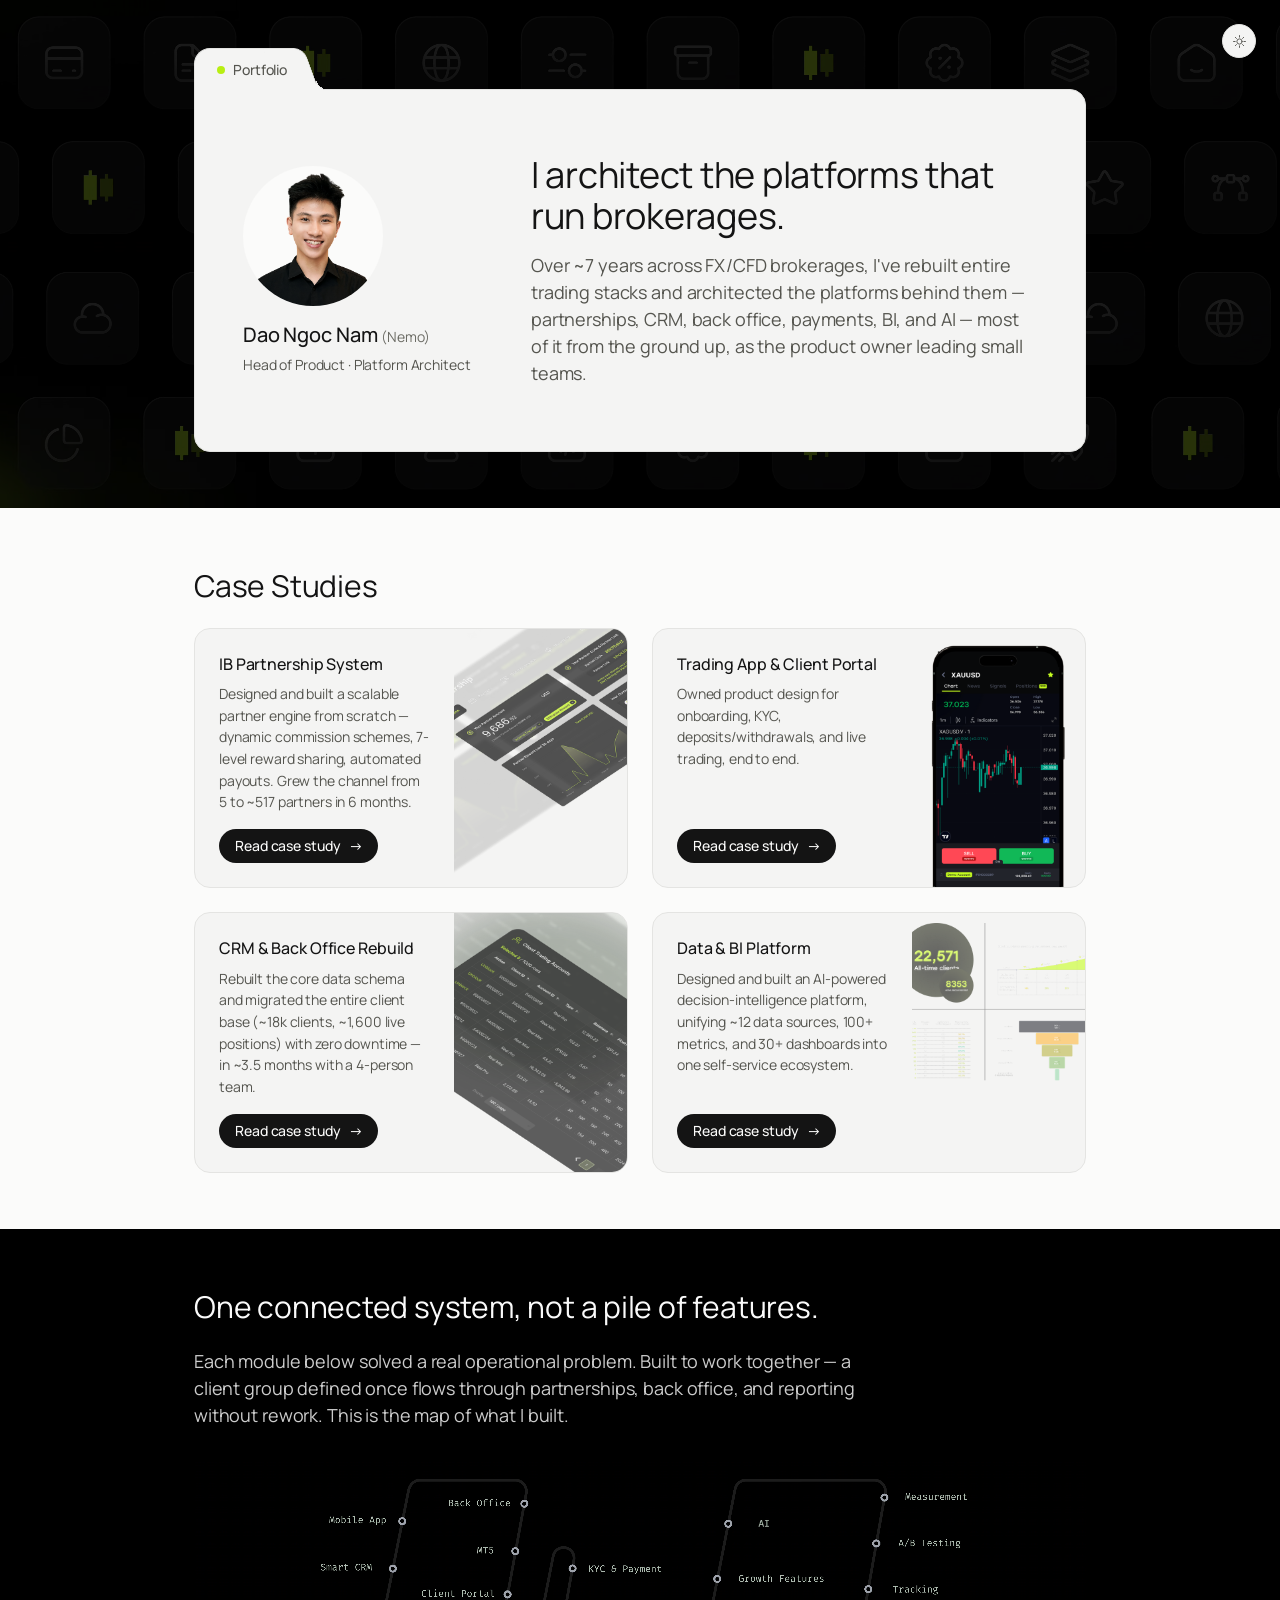
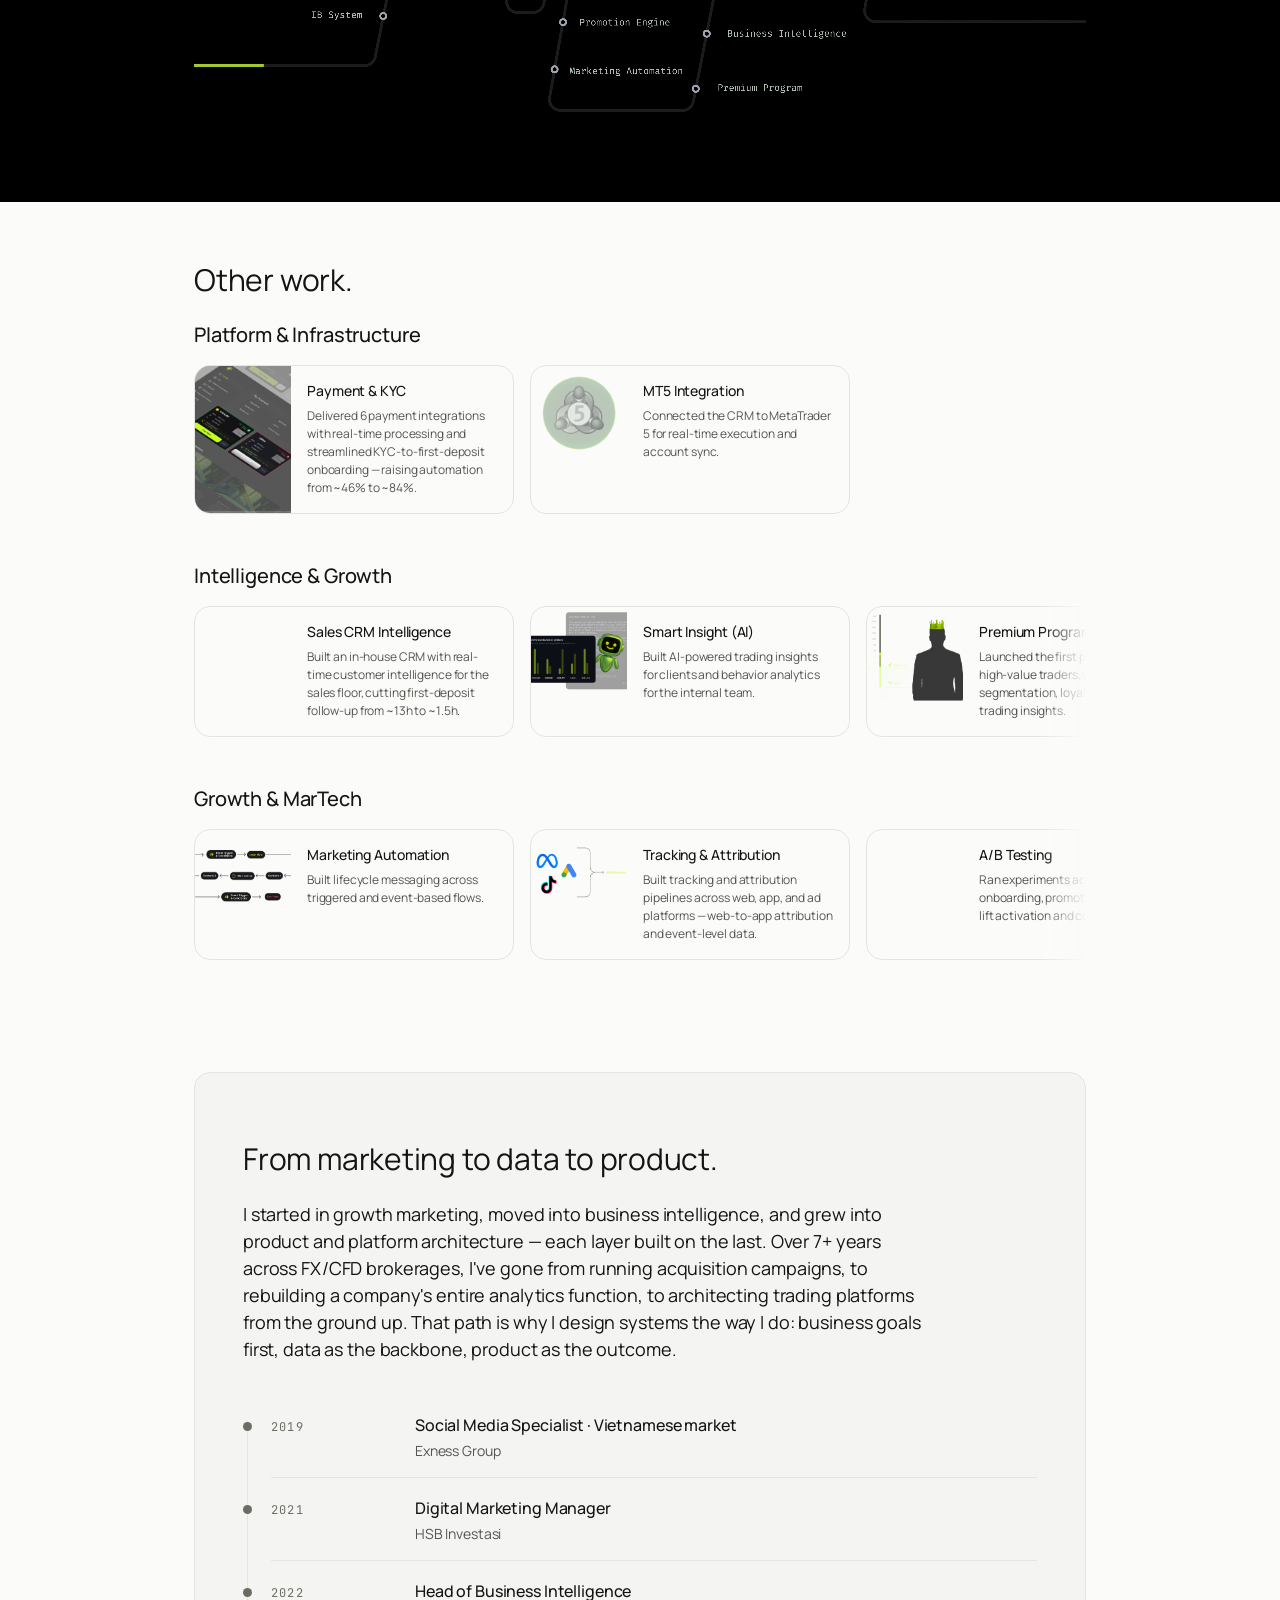
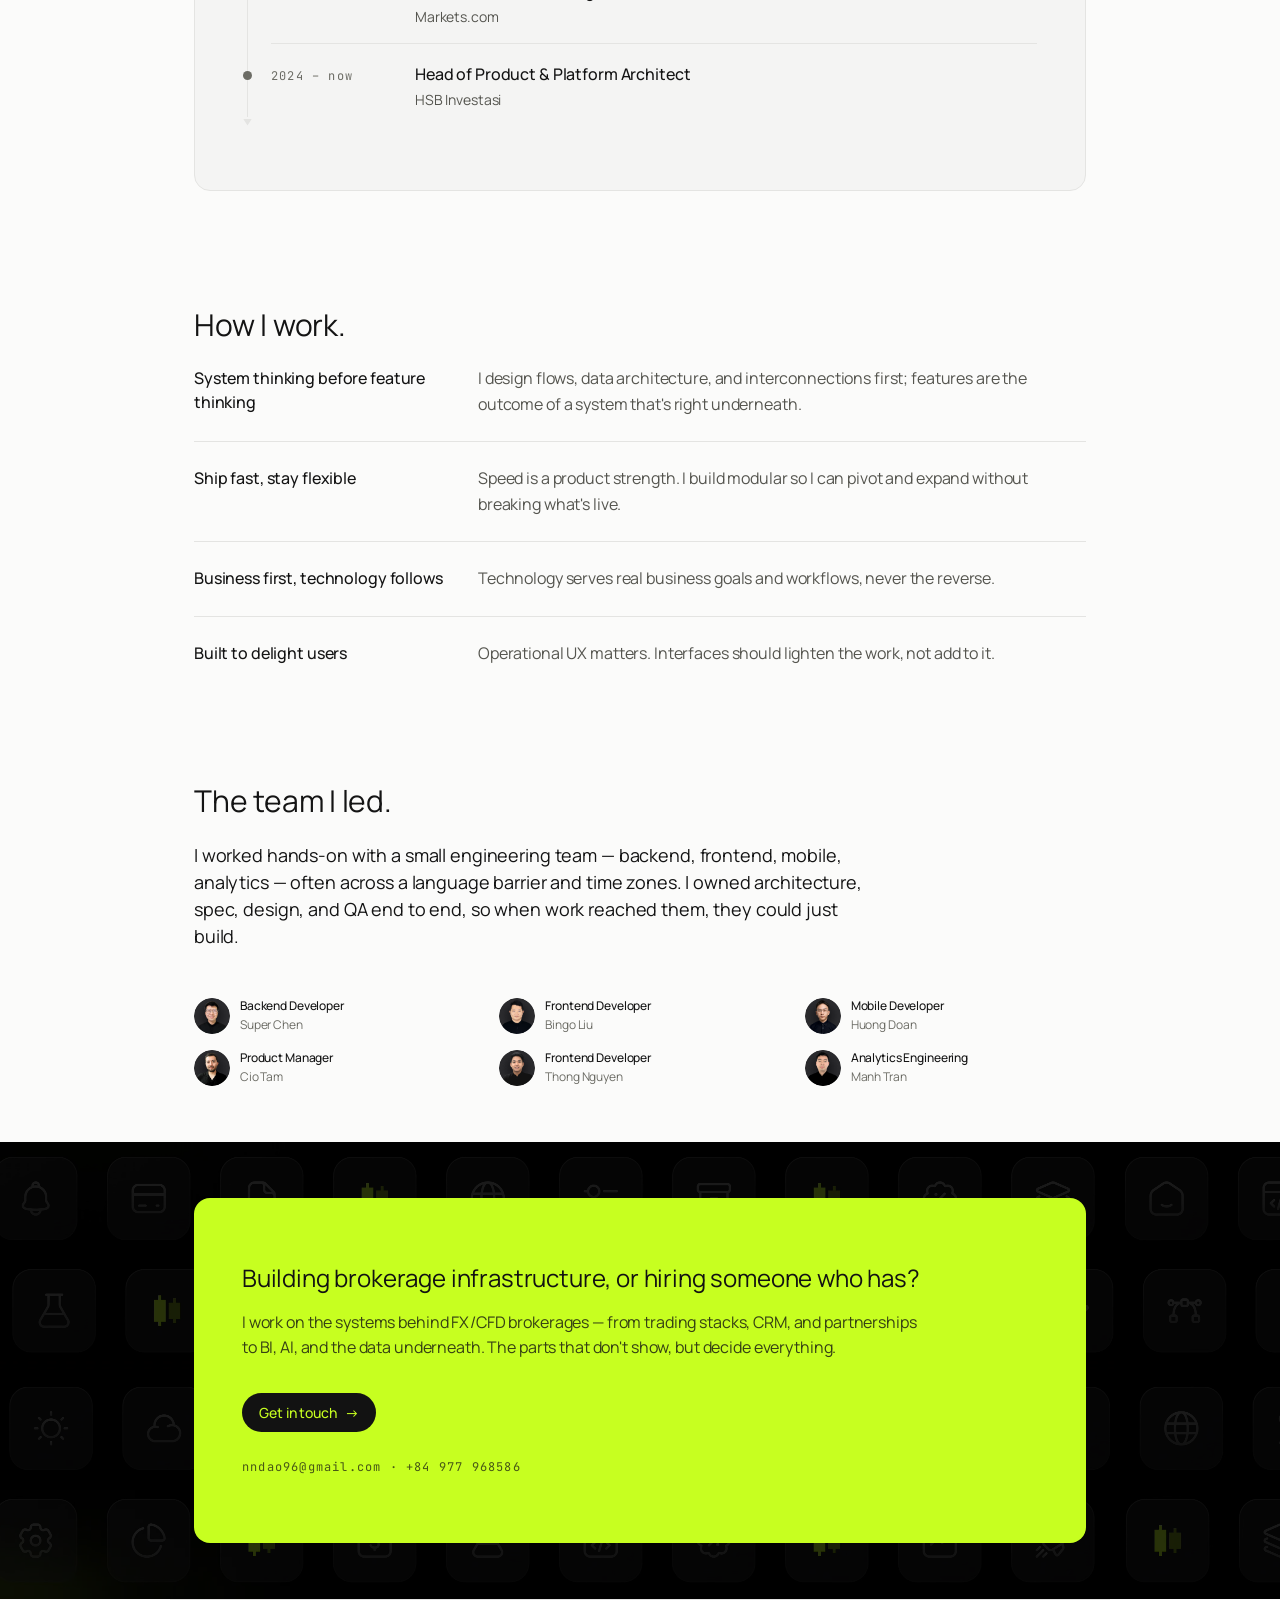
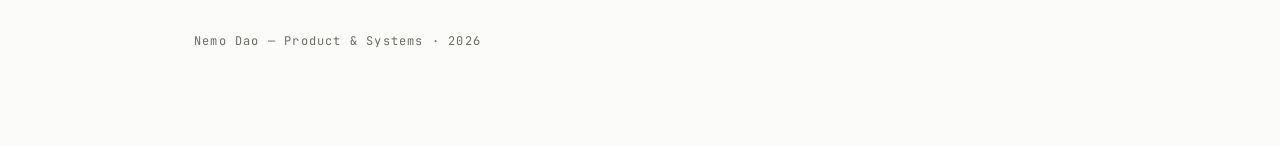
==== index.html @ c25eea2d "Rebuild the landing page and ship its assets The page has moved on a long way from the last commit: " ====
<!DOCTYPE html>
<html lang="en" data-theme="light">
<head>
<meta charset="UTF-8">
<meta name="viewport" content="width=device-width, initial-scale=1.0">
<title>Nemo Dao — Product &amp; Systems</title>
<meta name="description" content="Head of Product &amp; Platform Architect. I architect the platforms that run FX/CFD brokerages — trading stacks, CRM, partnerships, payments, BI, and AI.">
<!-- theme-color is for Chromium browsers, which do honour it and DO repaint
     when the content attribute changes at runtime.

     It does nothing on iOS 26+. Safari 26 dropped theme-color: the tag still
     parses, the value is ignored. Safari instead samples the background-color
     of a position:fixed/sticky element sitting within 4px of the top (or 3px
     of the bottom), at least 80% wide and 3px tall, and falls back to <body>.
     A 3px fixed strip used to be that source. It has been removed: the top of
     the page is an animated band now, and an opaque strip pinned over it
     blacked out the first 3px of the animation — a line whenever the artwork
     ran bright near the top edge. No colour fixes that; the element itself is
     the problem, and there is no version of it that is both a valid sample
     source and invisible over moving content.
     So on iOS the status bar falls back to <body>, which is --canvas. Chromium
     still reads the tag below and gets #000000, matching the band.

     No media attribute: on browsers that DO read theme-color, the first tag
     whose media matches wins, so an OS-matched media tag would outrank this
     one and follow the system setting instead of the page's own toggle. -->
<meta name="theme-color" id="themeColorMeta" content="#000000">
<link rel="preconnect" href="https://fonts.googleapis.com">
<link rel="preconnect" href="https://fonts.gstatic.com" crossorigin>
<!-- Manrope is requested as a variable font over 200..800 rather than as static
     400 + 500 instances. Measured: the variable file is 24,576 bytes against
     28,244 for the two statics, so this is 3.7 KB LIGHTER and one request
     instead of two, while unlocking every weight in between. -->
<link href="https://fonts.googleapis.com/css2?family=Manrope:wght@200..800&family=JetBrains+Mono:wght@400;500&display=swap" rel="stylesheet">
<script>
  (function(){
    /* Light is the default: this is a reading surface, same as the case study. */
    var t='light';
    try{ t = localStorage.getItem('nt-theme') || 'light'; }catch(e){}
    t = (t==='dark') ? 'dark' : 'light';
    document.documentElement.setAttribute('data-theme', t);

    window.setThemeColor = function(mode){
      /* Chromium reads this and repaints on change. Safari 26 ignores it.
         One value for both modes now: the top of the page is the hero band and
         that is #000000 either way, so a mode-dependent tint would put a light
         status bar over a black page. */
      var m = document.getElementById('themeColorMeta');
      if (m) m.setAttribute('content', '#000000');
    };
    /* Runs in <head>, before first paint. */
    window.setThemeColor(t);
  })();
</script>
<style>
/* ============================================================
   nexttrade.ai — Design Tokens (inlined)
   Base: Supabase, adopted as dark mode. Lime #C7FF20 replaces
   phosphor green. Light mode is a positional inversion.
   LAYOUT: landing page. Content sits in the 940px wide measure;
   prose inside a section is still capped at the 680px column.
   ============================================================ */
:root{
  --accent:#C7FF20;
  --accent-hover:#B8EE12;
  --accent-ink:#121212;

  --font-sans:'Manrope', ui-sans-serif, system-ui, -apple-system,
              BlinkMacSystemFont, 'Segoe UI', Roboto, sans-serif;
  --font-mono:'JetBrains Mono', ui-monospace, SFMono-Regular, Menlo,
              Monaco, Consolas, monospace;

  --fw-light:300;   /* the wordmark only */
  --fw-regular:400;
  --fw-medium:500;

  --tracking:-0.007em;
  --tracking-mono:0.100em;
  --tracking-label:0.08em;

  --text-caption:12px;     --leading-caption:1.5;
  --text-body-sm:14px;     --leading-body-sm:1.43;
  --text-body:16px;        --leading-body:1.5;
  --text-subheading:18px;  --leading-subheading:1.38;
  --text-heading-sm:24px;  --leading-heading-sm:1.33;
  --text-heading:36px;     --leading-heading:1.2;
  --text-display:72px;     --leading-display:1;

  --leading-prose:1.5;

  /* Article type ladder — one size per role, no shared steps.
     desktop: 16 -> 18 -> 20 -> 21 -> 22 -> 30 -> 44
     mobile : 15 -> 17 -> 20 -> 18 -> 18 -> 24 -> 30   (overrides below) */
  --text-title:44px;    /* hero h1                */
  --text-h2:30px;       /* section heading        */
  --text-pull:22px;     /* pull-quote             */
  --text-lede:21px;     /* lede + subtitle/deck   */
  --text-subhead:20px;  /* h3.sub                 */
  --text-dbox-title:24px;
  --text-prose:18px;    /* main body              */
  --text-nested:16px;   /* card / list            */

  --space-8:8px;   --space-16:16px;  --space-24:24px;  --space-32:32px;
  --space-40:40px; --space-48:48px;  --space-64:64px;  --space-80:80px;
  --space-96:96px; --space-112:112px;--space-128:128px;

  --radius-input:8px; --radius-card:16px; --radius-pill:9999px;

  --gap-para:20px;          /* p -> p                          */
  --gap-block:48px;         /* list, media, sub-head           */
  --gap-figure:56px;
  /* 112, not the case study's 80. Same name would be misleading, so it carries
     a different one: the case study spends --gap-section between .sec blocks
     INSIDE one article — subsections at paragraph scale. A page section here is
     a heavier unit, with its own h2, grid and panels. At 80 the step from
     --gap-block was only 1.67x, close enough that a sub-head boundary and a
     section boundary read the same on a fast scroll — worst in "Other work",
     the tallest section, where three h3.sub groups sit 48px apart. 112 makes it
     2.33x and the two stop competing. Costs ~224px of document height. */
  --gap-page-section:112px; /* page section -> page section    */
  --gap-sec-after:20px;     /* h2 -> first paragraph           */
  --gap-subhead-after:16px; /* h3.sub -> its first block       */

  --measure:680px;      /* the reading column — the spine */
  --measure-wide:940px; /* the landing's content width    */
  --measure-modal:720px;
}

/* ---------- DARK — the base ---------- */
:root,
[data-theme="dark"]{
  color-scheme:dark;
  --canvas:#242424;
  --surface:#242424;
  --surface-raised:#323232;
  --surface-art:#212121;
  --surface-2:#2B2B2B;
  --surface-sunken:#1C1C1C;
  --scrim:rgba(0,0,0,0.66);
  --border:#3B3B3B;
  --border-strong:#454545;
  --stroke-art:#595959;
  --ink:#fafafa;        /* headings, numerals — stays Snow */
  --ink-body:#CCCCCC;   /* long body passages only */
  --ink-2:#b4b4b4;
  --ink-3:#8B8B8B;
  --ghost-border:#454545;
  --ghost-hover:rgba(255,255,255,0.04);
  --accent-mark:#C7FF20;
  /* Marker wash — alpha on the fill, never the opacity property (that would
     fade the heading text too). Dark runs .20: lime over obsidian gains
     luminance fast, so it needs far less than light does. */
  --accent-wash:rgba(199,255,32,0.20);
  --focus:#C7FF20;
}

/* ---------- LIGHT — same system, lights on ---------- */
[data-theme="light"]{
  color-scheme:light;
  --canvas:#FBFBFA;
  --surface:#FBFBFA;
  --surface-raised:#F4F4F3;
  --surface-art:#F0F0EE;
  --surface-2:#F3F3F1;
  --surface-sunken:#F1F1EF;
  --scrim:rgba(20,20,20,0.42);
  --border:#E4E4E2;
  --border-strong:#D3D3D0;
  --stroke-art:#8A8A83;
  --ink:#141414;
  --ink-body:#141414;   /* light needs no softening — dark ink on light does not halate */
  --ink-2:#55554F;
  --ink-3:#6C6C65;
  --ghost-border:#D3D3D0;
  --ghost-hover:rgba(20,20,20,0.04);
  --accent-mark:#5E7A00;   /* lime hue held (74deg), luminance inverted */
  /* Lime over near-white barely shifts luminance (1.09:1 even at .50), so
     light needs the alpha to register at all. */
  --accent-wash:rgba(199,255,32,0.50);
  --focus:#141414;
}

/* ---------- BASE ---------- */
*{ box-sizing:border-box; }
/* The overscroll colour. Pull past the top of the page — trackpad rubber-band,
   or a touch drag on iOS — and the browser paints the CANVAS behind the
   document in the gap it opens. That canvas comes from <body> unless <html>
   declares a background of its own, and body's is --canvas: a white slab above
   a black hero, which is what looked wrong.
   Giving <html> its own background stops body's from propagating. body still
   paints --canvas across the whole document box, so every section is unchanged;
   the black only ever shows in the overscroll gap, where it reads as the hero's
   ground staying put while the content pulls away from it.
   #000000 is the hero band's ground in both modes, so this does not need a
   dark-mode variant. */
html{ scroll-behavior:smooth; background:#000000; }
body{
  margin:0;
  background:var(--canvas);
  color:var(--ink-body);
  font-family:var(--font-sans);
  font-weight:var(--fw-regular);
  font-size:var(--text-prose);
  line-height:var(--leading-prose);
  letter-spacing:var(--tracking);
  -webkit-font-smoothing:antialiased;
  transition:background .25s ease, color .25s ease;
}
::selection{ background:var(--accent); color:var(--accent-ink); }
h1,h2,h3,h4{ font-weight:var(--fw-regular); margin:0; letter-spacing:var(--tracking); color:var(--ink); }
code,kbd,samp,pre{ font-family:var(--font-mono); letter-spacing:var(--tracking-mono); }
:focus-visible{ outline:1px solid var(--focus); outline-offset:3px; }

a{ color:var(--ink); text-decoration:underline; text-underline-offset:3px; text-decoration-color:var(--border-strong); }
a:hover{ text-decoration-color:var(--ink); }

/* ---------- scroll-in top bar ----------
   Hidden until the hero is 60% scrolled past, then slides down. Fixed, so it
   does not take part in layout and nothing below it shifts when it appears.
   z-index 45 keeps it under the floating toggle (50) and over the page.
   visibility, not just opacity: it keeps the bar out of the tab order and away
   from screen readers while it is off-stage. */
.topbar{
  position:fixed; top:0; left:0; right:0; z-index:45;
  background:var(--canvas); border-bottom:1px solid var(--border);
  transform:translateY(-100%); opacity:0; visibility:hidden;
  transition:transform .28s ease, opacity .28s ease, visibility 0s linear .28s;
}
.topbar.is-visible{
  transform:none; opacity:1; visibility:visible;
  transition:transform .28s ease, opacity .28s ease, visibility 0s;
}
@media (prefers-reduced-motion:reduce){
  .topbar, .topbar.is-visible{ transition:none; }
}
.topbar-inner{
  max-width:var(--measure-wide); margin:0 auto; padding:0 var(--space-24);
  height:60px; display:flex; align-items:center; justify-content:space-between; gap:16px;
}
/* A label, not a link — this IS the index, so there is nowhere to go back to.
   Set in the sans at normal tracking, not the mono at 0.1em: uppercase-ish
   wide-tracked monospace is the house style of every generated template, and it
   was the one thing on the bar not speaking the page's own voice. Manrope
   medium matches the name at the other end of the bar, so the two ends read as
   a pair. */
.brand{
  /* Photo and words are one lockup now, so the mark carries the flex box. */
  display:inline-flex; align-items:center; gap:10px;
  font-family:var(--font-sans);
  /* Nothing here leans on weight. 300 sits a step BELOW the headings' 400, and
     what still makes it read as a mark is the tracking: -0.03em is roughly 4x
     the body's -0.007em, which locks the letters into one shape rather than a
     row of words. Size stays a little above the body ladder — 17 against the
     14 of --text-body-sm — so it leads without shouting. */
  font-size:17px; font-weight:var(--fw-light); letter-spacing:-0.03em;
  color:var(--ink);
}
.tb-photo{
  /* Scaled with the words: a 30px disc beside 17px type read as a badge with a
     caption next to it rather than as one lockup. */
  width:26px; height:26px; flex:none;
  border-radius:50%; object-fit:cover; object-position:top center;
  /* Same reason as the hero portrait: the PNG is a cut-out, so the fill is what
     makes the circle. --surface-raised here, because the bar itself is canvas
     and a canvas disc on a canvas bar would be invisible. */
  background:var(--surface-raised);
}

/* The sentinel is a zero-size marker, not a spacer: absolute so it adds no
   height, and the hero is the containing block for its 60% offset. */
.hero{ position:relative; }
.hero-sentinel{
  position:absolute; top:60%; left:0;
  width:1px; height:1px; pointer-events:none;
}

/* ---------- career timeline ----------
   The case study's module-list shape: a fixed label column, a hairline between
   rows, no bullets and no boxes. The year takes the label column so the rows
   read as one vertical progression rather than four separate entries. */
/* The rail is decorative — it carries no information the years do not already
   give. It lives entirely in pseudo-elements so the markup stays a plain <ol>
   and a screen reader hears four dated entries, not a diagram.
   --rail is the gutter the rows are inset by; every piece of the rail is drawn
   inside it, which is also why the row hairlines start clear of the line
   instead of cutting across it. */
.timeline{
  --rail:28px;
  list-style:none; margin:0;
  padding:0 0 var(--space-16) var(--rail);
  position:relative;
}
/* The line. Starts at the first dot's centre rather than at 0, so it grows out
   of that dot instead of hanging above it. */
.timeline::before{
  content:""; position:absolute;
  left:4px; top:9px; bottom:9px; width:1px;
  background:var(--border);
}
/* The arrowhead, pointing down the page — later years are further down, so down
   is the future. clip-path rather than the border triangle trick: it centres on
   the 9px dot column exactly, where border widths would need a half pixel. */
.timeline::after{
  content:""; position:absolute;
  left:0; bottom:0; width:9px; height:7px;
  background:var(--border);
  clip-path:polygon(0 0, 100% 0, 50% 100%);
}
.timeline > li{
  position:relative;
  display:grid; grid-template-columns:120px 1fr; gap:var(--space-24);
  align-items:baseline;
  padding:var(--space-16) 0; border-top:1px solid var(--border);
}
/* One dot per year, hung off the year label rather than off the row.
   The row is the wrong anchor: it aligns its two columns on the baseline, so
   the 12px year sits several pixels lower than the row's top edge to meet the
   16px role beside it — and that offset changes with the layout, which is why
   a row-anchored dot lined up on mobile and missed by 7px on desktop.
   Anchored to the label, 50% is the label's own middle in either layout.
   left is negative because the row already sits inside the gutter; this pulls
   the dot back out onto the line. */
.tl-year{ position:relative; }
.tl-year::before{
  content:""; position:absolute;
  left:calc(var(--rail) * -1); top:calc(50% - 4.5px);
  width:9px; height:9px; border-radius:50%;
  background:var(--ink-3);
}
.timeline > li:first-child{ border-top:0; padding-top:0; }
.timeline > li:last-child{ padding-bottom:0; }
.tl-year{
  font-family:var(--font-mono); font-size:var(--text-caption);
  letter-spacing:var(--tracking-mono); color:var(--ink-3);
}
.tl-role{ font-size:var(--text-nested); line-height:1.5; font-weight:var(--fw-medium); color:var(--ink); }
.tl-org{ display:block; margin-top:2px; font-size:var(--text-body-sm); line-height:1.5; color:var(--ink-2); }

/* Two homes, one element. Before the bar arrives it floats at the top-right of
   the viewport; once the bar is up it slides into the bar's right end and reads
   as part of it. It is never moved in the DOM — relocating a focusable control
   would drop keyboard focus mid-interaction — only its fixed offsets change.
   The background is opaque --canvas, which is also the bar's fill, so in the
   docked state it sits on the bar seamlessly and in the floating state it stays
   readable over whatever is scrolling under it.
   z-index 50 is above the bar's 45: it has to paint ON the bar, not behind it. */
.theme-toggle{
  position:fixed; z-index:50;
  right:calc(var(--space-24) + env(safe-area-inset-right));
  top:calc(var(--space-24) + env(safe-area-inset-top));
  /* Same pair the hero panel uses: --surface-raised behind a --border hairline.
     --canvas over --ghost-border left it reading as a hole rather than a
     control — on the light page the fill matched the page exactly, and the
     ghost border is the faintest line in the system. */
  background:var(--surface-raised); border:1px solid var(--border);
  border-radius:var(--radius-pill); width:34px; height:34px;
  cursor:pointer; color:var(--ink-2);
  display:inline-flex; align-items:center; justify-content:center;
  transition:top .28s ease, right .28s ease,
             border-color .15s ease, color .15s ease;
}
/* Docked. The sibling combinator reads the bar's own state, so there is one
   source of truth for "is the bar up" and no second observer to keep in sync.
   right: the bar's content column is max-width 940 centred inside 24px of
   padding, so its right content edge sits (100vw - 940)/2 + 24 from the edge —
   max() collapses that to a flat 24 once the viewport is narrower than 940 and
   the column is running full-bleed.
   top: (60 - 34) / 2 = 13, the bar's height less the button's, halved. */
.topbar.is-visible ~ .theme-toggle{
  top:13px;
  right:max(var(--space-24),
            calc(50vw - var(--measure-wide) / 2 + var(--space-24)));
}
@media (prefers-reduced-motion:reduce){
  .theme-toggle{ transition:border-color .15s ease, color .15s ease; }
}
/* No settle for reduced motion either — the videos are already paused on their
   first frame, so it goes straight to the resting weight. */
@media (prefers-reduced-motion:reduce){
  .hero-bg, .contact-bg{ animation:none; opacity:.35; }
}
.theme-toggle:hover{ border-color:var(--stroke-art); color:var(--ink); }
.theme-toggle svg{ width:15px; height:15px; }
[data-theme="dark"]  .icon-sun{ display:none; }
[data-theme="light"] .icon-moon{ display:none; }

/* ============================================================
   PAGE SHELL
   Every section shares one 940px measure so the grid, the figures
   and the prose all sit on the same left edge. Prose inside a
   section is still capped at the 680px reading column.
   ============================================================ */
.wrap{ max-width:var(--measure-wide); margin:0 auto; padding-inline:var(--space-24); }
/* Half the token, not the whole of it. The token names the gap BETWEEN two
   sections, but here it is spent as padding, which every section pays on both
   of its own edges — so writing it whole measured 224px, twice what it names.
   Halving it lands the real gap on 112px (64 on mobile). */
.section{ padding-block:calc(var(--gap-page-section) / 2); }
.measure{ max-width:var(--measure); }
.section > * + *{ margin-top:var(--gap-para); }

/* Major blocks claim more air than a paragraph does. Same distinction the case
   study draws in its .article rhythm: prose runs on --gap-para, but a list, a
   rail or a grid is a block and gets --gap-block on both sides of it.
   :is() rather than :where() on purpose — .team, .grid and .timeline each carry
   their own margin:0 further down the sheet, and at :where()'s zero specificity
   this rule would tie with them and lose on source order. :is() takes the
   specificity of its most specific argument, which puts this at 0-2-0 and
   settles it. Declared BEFORE the heading rules below so that a heading
   followed by a block still binds tightly — headings win the tie by order,
   exactly as they do in the case study. */
.section > * + :is(.timeline, .team, .grid, .strip, .principles){ margin-top:var(--gap-block); }
.section > :is(.timeline, .team, .grid, .strip, .principles) + *{ margin-top:var(--gap-block); }

/* Section heading — the lime marker.
   display:inline so the wash hugs the words and box-decoration-break gives
   every wrapped line its own padding and radius. Zero vertical padding is
   deliberate: Manrope's inline content area is ~1.375em, far taller than its
   cap height, so the lime still sits proud of the letters without it, and
   wrapped lines clear each other at any line-height >= 1.375. The parent .sec
   owns the spacing, because an inline box ignores vertical margin. */
/* 24, not the 104 this was while a 64px sticky bar covered the top of the
   viewport — with no bar there is nothing left to clear. Note this only bites
   if a .sec is itself the anchor target; the one anchor on the page points at
   the <section>, whose own padding-block already lands the heading ~64px down.
   Kept, at the corrected value, for any anchor added later. */
.sec{ scroll-margin-top:var(--space-24); }
/* No marker. display:inline is kept even though nothing is painted behind the
   text now: the parent .sec owns the vertical spacing precisely because an
   inline box ignores vertical margin, so switching to block here would change
   the rhythm of every section at once. */
.sec h2{
  display:inline;
  font-size:var(--text-h2); line-height:1.45;
  color:var(--ink);
}
.section > .sec + *{ margin-top:var(--gap-sec-after); }

h3.sub{
  font-size:var(--text-subhead); line-height:1.4;
  font-weight:var(--fw-medium); color:var(--ink);
}
.section > h3.sub{ margin-top:var(--gap-block); }
/* The FIRST sub-head after the h2 is the exception: it binds, it does not
   separate. Without this, "Other work." was the only h2 on the page not sitting
   --gap-sec-after above its first block — the rule above is 0-2-1 and beat the
   0-2-0 of `.section > .sec + *`, handing the h2 the same 48px that separates
   one sub-head group from the next. The h2 stopped owning the group below it
   and read as a fourth peer in an even 48px stack. Same specificity as the rule
   it corrects, placed after it, so source order settles the tie. */
.section > .sec + h3.sub{ margin-top:var(--gap-sec-after); }
.section > h3.sub + *{ margin-top:var(--gap-subhead-after); }

/* ---------- hero ----------
   Two columns: a compact identity rail on the left, the statement on the right.
   240px + a 48px gap leaves 604 of the 892 content width — a 27/73 split. The
   rail holds only a 140px photo, a name and a role, so it no longer needs a
   column as wide as its photo; handing the surplus to the headline buys the h1
   a wider line before it wraps.
   align-items:center, not start: the rail is now far shorter than the headline
   and deck beside it, and hanging it from the top edge would leave it stranded
   against a tall column of empty space. Centred, the two read as one row. */
/* Same animation as the contact band, behind the hero this time.
   The band carries NO data-theme, unlike the ecosystem and contact bands: the
   folder tab and the panel must keep reading the page's own palette so they
   stay exactly as they were. Only the band's own fill is forced dark, which is
   what `screen` needs to dissolve the webm's black ground — against a light
   backdrop the same blend washes everything out to near-white. */
.hero-band{
  --hero-ground:#000000;
  position:relative; isolation:isolate; overflow:hidden;
  background:var(--hero-ground);
}
/* No dark-mode override any more: the hero ground is #000000 in both modes.
   The ramp ran out — --surface-sunken (#1C1C1C, level 28) was the floor of the
   surface scale, #121212 (level 18) was the darkest neutral anywhere in the
   file, and neither read as deep enough behind the animation. Zero is the
   actual floor; there is nothing below it.
   The ecosystem and contact bands keep --surface-sunken in dark, so the hero
   stays the one section that goes all the way down. */
.hero-bg{
  position:absolute; inset:0; z-index:0;
  width:100%; height:100%;
  object-fit:cover; object-position:center;
  mix-blend-mode:screen;
  /* 80%. opacity composites AFTER the blend, so the result is
     0.8 x screen(ground, source) + 0.2 x ground. Where the source is black the
     blend already returns the ground, so the blacks stay exactly the section's
     colour and only the lit parts step back toward it — which is what opens the
     depth rather than flattening it. */
  opacity:.8;
  /* Holds that .8 for one second, then settles to .35 over the next 1.5.
     2.5s total, so the hold ends at the 40% keyframe. One animation with the hold
     written into the keyframes, rather than a transition on a timer: no script,
     and the browser owns the whole curve.
     `forwards` is what keeps .35 after it ends — without it the opacity would
     snap back to the .8 above the moment the animation finished. */
  animation:hero-bg-settle 2.5s ease-in-out forwards;
  pointer-events:none;
}
/* Two keyframe sets rather than one driven by a custom property: the two
   backgrounds start from different values and var() inside a keyframe has a
   patchy history. Explicit is cheaper than debugging it later. */
@keyframes hero-bg-settle{
  0%, 40%{ opacity:.8; }
  100%{ opacity:.35; }
}
.hero-band > .wrap{ position:relative; z-index:1; }

/* The bottom half has to track the section token, not a literal: the hero pays
   one half of the gap to Case Studies and that section's padding pays the other.
   The top is a fixed 48 because nothing sits above it to share with. */
.hero{ padding-block:var(--space-48) calc(var(--gap-page-section) / 2); }
/* The whole hero sits on a raised panel rather than bare canvas. Same card
   idiom the rest of the page uses — fill, hairline, 16px radius, no shadow —
   only at section scale. --surface-raised, not --surface-art: art panels frame
   images, this frames the page's opening statement. */
.hero-box,
.about-box{
  background:var(--surface-raised);
  border:1px solid var(--border);
  border-radius:var(--radius-card);
  padding:var(--space-64) var(--space-48);
}
/* ---------- the hero reads as a folder ----------
   The tab and the panel are two boxes drawn to look like one shape.
   Three things do the joining:
     - the tab carries no bottom border, so nothing closes it off underneath;
     - margin-bottom:-1px pulls it down onto the panel's top border, and
       z-index:1 paints the tab's fill over that 1px so the line does not show
       through the tab's width;
     - the panel gives up its top-LEFT radius only, so the tab's left edge and
       the panel's left edge form one continuous vertical line. Every other
       corner keeps --radius-card.
   aria-hidden: it is a shape with a word in it, not information. The page
   already says whose portfolio this is, twice. */
.folder-tab{
  width:fit-content;
  display:flex; align-items:center; gap:8px;
  /* 6 on the right, not 20. The padding is not the whole story on that side:
     the wedge adds its own horizontal run, and at the text's cap height the
     diagonal already sits ~16px clear of the tab's nominal edge. 6 + 16 lands
     on the 22 the left side uses, so the label reads centred inside the shape
     rather than pushed against the dot. */
  padding:10px 6px 10px 22px;
  background:var(--surface-raised);
  border:1px solid var(--border);
  /* No bottom border, and no right border either — the right side is drawn by
     the skewed wedge below so it can run at an angle. Only the top-left corner
     keeps a radius: a top-right radius would curve the top border downward
     right where the wedge needs to take over from it. */
  border-bottom:0; border-right:0;
  border-radius:var(--radius-card) 0 0 0;
  font-family:var(--font-sans); font-size:var(--text-body-sm);
  font-weight:var(--fw-medium); letter-spacing:var(--tracking);
  color:var(--ink-2);
  position:relative; z-index:1;
  margin-bottom:-1px;
}
/* The angled right edge. A skewed box, not a clip-path: clipping would cut the
   1px border away along the diagonal and the shape would lose its outline
   exactly where it needs one — and the tab's fill is the same colour as the
   panel, so the outline is the only thing that makes it a tab at all.
   skewX with the origin at the bottom-left leaves the bottom edge where it is
   and slides the top edge left, which is the direction a folder tab runs: wider
   at the base. The wedge's own left edge slants too, but it sits inside the tab
   over an identical fill and carries no border, so it never shows.
   top:-1px lines its top border up with the tab's; bottom:0 lands it on the
   same 1px overlap of the panel that the tab uses. */
.folder-tab::after{
  content:"";
  position:absolute;
  /* right:-26 rather than -16, and it is the radius that sets the number. The
     skew slides the top edge 15.3px left (42px tall x tan 20deg), so the
     wedge's top-right corner lands at right-offset minus 15.3. The 10px arc
     starts 10px before that corner, and if the arc starts to the LEFT of the
     tab's own right edge then the tab's straight top border runs on above it
     and shows as a step. 26 - 15.3 - 10 puts the arc's start just past the tab
     edge instead, so the two borders meet as one line. */
  top:-1px; bottom:0; right:-26px; width:40px;
  /* Behind the tab's own fill. A pseudo-element paints after the element's
     text, so at its default depth the wedge's background covered the last
     letters of the label. The tab sets z-index:1 and so opens a stacking
     context — a negative index here drops the wedge below the tab's background
     but stays inside that context, which keeps it above the panel.
     -2, one step below the flare: a pseudo-element pair paints ::before then
     ::after, so at equal depth the wedge's straight stroke drew over the flare's
     arc and the two forked at the join. Dropping the wedge lets the flare's
     fill cover the last few pixels of that stroke, which is exactly the stretch
     the arc replaces. */
  z-index:-2;
  background:var(--surface-raised);
  border-top:1px solid var(--border);
  border-right:1px solid var(--border);
  border-left:0; border-bottom:0;
  /* Rounds the point where the slant meets the top edge. The radius is applied
     before the skew, so the shear turns the circular arc into a slightly
     leaning ellipse — invisible at 6px, and the alternative (an SVG path) would
     cost a second colour source for a corner this size. */
  border-top-right-radius:10px;
  transform:skewX(20deg);
  transform-origin:bottom left;
}
/* The flare at the foot of the slant — the corner curves OUT into the panel,
   not in. border-radius cannot express that: it only ever cuts a corner away,
   and what is needed here is area added back on the outside of the angle.
   So the arc is painted instead. The element is an R x R square whose top-right
   corner is the centre of a circle of radius R; everything inside that circle
   is OUTSIDE the tab and is left transparent, everything outside it — the
   sliver in the bottom-left — is panel fill, and a 1px ring straddling the
   boundary is the stroke.
   Transparent, not var(--canvas). Painting the page colour there was harmless
   while the hero sat on the page's own background, but the section now has a
   black ground with a video over it, and a 14px patch of canvas showed up as a
   pale square hanging off the tab. Nothing outside the shape should be painted
   at all — then whatever the section happens to be shows through.
   Placement makes the arc tangent to both edges it joins. Tangent to the
   panel's top edge puts the centre exactly R above it. Tangent to the 20-degree
   slant then fixes the horizontal: solving (cx-x0)cos20 + R sin20 = R gives
   cx = x0 + 0.700R, so at R=14 the centre sits 9.8px right of where the slant
   lands, hence right:-36px against the slant's own -26px.
   The square's bottom row overlaps the panel's top border, but every point in
   that row is at least R from the centre — so it paints as fill and stroke, not
   as canvas, and the panel's border is continued rather than erased. */
.folder-tab::before{
  content:"";
  position:absolute;
  bottom:0; right:-35.803px;
  /* The box is trimmed to exactly the span of the arc that belongs to the
     shape, and no further. It used to be a 14x14 square with the circle centred
     on its top-right corner, which drew the arc from the box's top edge down —
     but the arc only becomes the boundary at the point where it is tangent to
     the slant, 9.21px above the foot. Above that it peels away from the slant
     by up to 0.8px and was painting a second hairline alongside it.
     Cutting the box at the tangency point removes that stretch. The circle is
     unchanged; it simply now has its centre 4.788px ABOVE the box, which is
     what `at 100% -4.788px` says. Every figure here is R and the 20deg slant:
       centre offset from the foot  = R(1-sin20)/cos20 = 9.803
       tangency, x                  = that - R cos20   = -3.353
       tangency, y above the foot   = R(1-sin20)       = 9.212 */
  width:13.156px; height:9.212px;
  z-index:-1;
  background:radial-gradient(circle 14px at 100% -4.788px,
    transparent 0 13.5px,
    var(--border) 13.5px 14.5px,
    var(--surface-raised) 14.5px);
}

/* The lime pip. --accent is the lime as-is for dark; light steps down to
   --accent-hover, which is the same hue a little deeper — on a near-white panel
   the raw lime reads as a pale smudge. */
.folder-dot{
  flex:none; width:8px; height:8px; border-radius:50%;
  background:var(--accent);
}
[data-theme="light"] .folder-dot{ background:var(--accent-hover); }
.hero-box{ border-top-left-radius:0; }

/* The heading sits inside the panel now, so the .section rule that would put
   --gap-sec-after between the section's own children no longer reaches it. */
.about-box > * + *{ margin-top:var(--gap-sec-after); }
.about-box > .sec + *{ margin-top:var(--gap-sec-after); }
.about-box > * + .timeline{ margin-top:var(--gap-block); }
/* 240px, not 220: "Head of Product · Platform Architect" measures 226.2px at
   14px Manrope, so a 220px column broke it after "Platform" and stranded
   "Architect" on a line of its own. 240 holds it on one line with room to spare
   and still leaves the statement 604 of the 892. */
.hero-grid{
  display:grid; grid-template-columns:240px 1fr;
  gap:var(--space-48); align-items:center;
}

/* left column — identity rail */
.id-photo{
  display:block; width:100%; max-width:140px;
  aspect-ratio:1 / 1; object-fit:cover;
  /* Circle, and no hairline: the portrait is a cut-out, so a ring would trace
     empty background rather than the subject. */
  border-radius:50%; border:0;
  /* The fill is what MAKES the circle. This PNG carries alpha, so clipping a
     transparent image to 50% shows no disc at all — only a subject with its
     shoulders sliced by an invisible arc. --canvas, not --surface-art: against
     the panel's --surface-raised it reads as a lighter disc in light mode and a
     darker one in dark, where surface-art would land within a few levels of the
     panel and vanish. */
  background:var(--canvas);
  /* 16, not 24: the rail is a compact block of three parts now, not a column
     with a contact list under it. */
  margin-bottom:var(--space-16);
}
.id-name{
  font-size:var(--text-subhead); line-height:1.3;
  font-weight:var(--fw-medium); color:var(--ink); margin:0;
}
/* The alias rides inside the same line box, so it has to drop back to regular
   weight and --ink-3 on its own — it inherits the name's medium otherwise. */
.id-alias{
  font-size:var(--text-body-sm); font-weight:var(--fw-regular);
  color:var(--ink-3);
  /* The 220px column is too narrow for name and alias on one line, so the alias
     wraps. Without this it breaks inside the parenthetical — "(Nemo" above
     "Dao)". nowrap moves the whole bracket to the second line instead. */
  white-space:nowrap;
}
/* Two roles on one line, separated by a middot. Written as plain text rather
   than two flex items so that when the 246px mobile column forces a wrap, the
   break falls at a space like any sentence — a flex separator would strand the
   dot at the head of the second line. */
.id-role{
  font-size:var(--text-body-sm); line-height:1.5;
  color:var(--ink-2); margin:6px 0 0;
}
/* right column — the statement.
   No max-width on either: the 544px column is already narrower than the 680px
   reading measure, so a cap would never bind and would only mislead the next
   person who reads this rule. */
h1.title{
  /* Was clamp(30, 5.4vw, 44). Stepped down a full rung to --text-heading so the
     opening reads as a statement inside a panel, not a masthead. */
  font-size:clamp(26px, 4.2vw, var(--text-heading));
  line-height:1.14; margin:0 0 var(--space-16);
}
.deck{
  /* --text-prose, down from --text-lede: the lede size belongs to a full-width
     article opening, and this now runs inside a 624px panel column. */
  font-size:var(--text-prose); line-height:1.5;
  color:var(--ink-2); margin:0;
}

/* ---------- ecosystem band ----------
   A full-bleed dark section in BOTH modes. The section carries data-theme="dark"
   in the markup, which re-declares the whole dark palette for its subtree — the
   same mechanism the page toggle uses, so the ink levels here are not a second
   source of truth.
   The one value it overrides is --canvas, set to the webm's own background.
   Both files were sampled to a canvas and every edge pixel of both came back
   #000000 exactly — 6 of 6 corners, alpha 255 — so the video no longer sits on
   a slab a few levels lighter than itself; there is no seam left to see.
   Overriding the token rather than setting background directly means anything
   nested that reads --canvas follows the band instead of the page.
   No hairlines: they existed because in dark mode the band and the page were
   both #242424 and the boundary vanished. At #000 against #242424 — or against
   #FBFBFA — the fill separates the section on its own. */
.band{
  --canvas:#000000;
  background:var(--canvas); color:var(--ink-body);
}
/* Pure black is right against the light page — it reads as a deliberate slab.
   Against the dark page it is wrong: #000 next to #242424 is a step outside the
   palette's tone, colder and flatter than every other surface on the screen.
   --surface-sunken is the scale's own answer to "darker than canvas": #1C1C1C,
   8 levels below it, mixed from the same base as --surface-art and --surface-2.
   The band already carries data-theme="dark" so it always reads the dark ramp;
   what this selector keys off is the PAGE's mode, via the root above it. */
[data-theme="dark"] .band{ --canvas:var(--surface-sunken); }
/* The band pays less at the bottom than the uniform 40 every other section
   uses, because it is not the only thing holding the edge open: the webm keeps
   ~63px of its own empty ground below the lowest drawn element even after the
   crop. Measured, the gap under the artwork was 103px against 55px above it.
   Trimming the padding rather than cropping harder is the cheaper fix — the
   crop is already as tight as the animation's lowest frame allows. */
.band .section{ padding-bottom:var(--space-16); }
/* The webm's own ground is #000000, so on a #1C1C1C band it would show as a
   darker rectangle and put back exactly the seam the black was meant to remove.
   screen blending solves it without touching the file: the formula is
   1-(1-backdrop)(1-source), so a black source returns the backdrop unchanged and
   the video's ground becomes the band, whatever the band is.
   It is applied in both modes on purpose — with a black backdrop the same
   formula collapses to the source itself, so light mode is left untouched. */
.band .eco{ mix-blend-mode:screen; }
.band .eco{
  display:block; width:100%; height:auto;
  /* No radius: rounding mattered while the video read as a card on a lighter
     ground. Now the frame and the ground are the same black, so a corner cut
     would only remove the artwork's own pixels for nothing. */
  /* 32, not --gap-figure's 56. The figure register still applies, but the webm
     now carries ~23px of its own empty ground above the first drawn pixel (see
     the crop below), so 32 + 23 lands back on the 55-ish the token intends.
     Spending the full 56 on top of that read as 79px and was most of why the
     section felt slack. */
  margin-top:var(--space-32);
}
/* Cropped, not letterboxed. The source is 4794x2250 and renders 892x419 here,
   but the artwork never reaches the frame: sampled across eight frames of the
   loop, every drawn pixel falls between y=100 and y=356, leaving 100px of dead
   ground above and 62px below — 39% of the box, permanently empty. That is what
   made the section read slack, not the gaps around it.
   2.75/1 trims the box to 324px, removing 95px. object-position 80% splits that
   76 off the top and 19 off the bottom, so the window shows source rows
   407..2150 of 2250. The drawn area across the loop measured 500..2050, which
   leaves ~17px of screen air above it and ~19px below — the crop is deliberately
   short of the dead ground it could take, because the animation draws downward
   over its 8s and the last frames reach lowest.
   Scoped to .eco-wide: .eco-tall is a different composition, and sampling found
   no consistent dead ground in it, so it is left at its natural framing. */
.band .eco-wide{
  aspect-ratio:2.75 / 1;
  object-fit:cover; object-position:50% 80%;
}
/* One source per viewport, swapped at the same 720px breakpoint as the type
   ladder. Both carry preload="none" so the one that is never shown is never
   fetched either.
   Scoped under .band deliberately: a bare .eco-tall{display:none} loses to
   .band .eco{display:block} on specificity, not order, and BOTH videos render. */
.band .eco-tall{ display:none; }
/* Same treatment as .eco-wide, measured separately because it is a different
   composition. At 358 wide the portrait source renders 522px tall, and the map
   occupies only the middle of it: 107px of dead ground above the first node and
   79px below the last — 36% of the box.
   0.93/1 trims it to 385px, removing 137. object-position 59% takes 81 off the
   top and 56 off the bottom, leaving ~26px of air above the artwork and ~23px
   below. The rule lives here, outside the media query, so it applies wherever
   .eco-tall is the visible source. */
.band .eco-tall{
  aspect-ratio:0.93 / 1;
  object-fit:cover; object-position:50% 59%;
}

/* ============================================================
   WORK GRID
   The case study bans grids of cards outright ("Nothing else spans.
   No grids of cards anywhere."). This page is the sanctioned
   exception, and the ONLY one: fifteen peers with no ranking
   between them is a set, and a set reads as a grid.
   auto-fit rather than fixed columns, so the shelf reflows on its
   own between 940 and 320 without inventing breakpoints the type
   ladder does not have.
   ============================================================ */
.grid{
  display:grid;
  grid-template-columns:repeat(auto-fit, minmax(260px, 1fr));
  gap:var(--space-24);
  list-style:none; margin:0; padding:0;
}

/* ---------- "Other work": a scrolling strip, not a grid ----------
   Ten modules stacked in a wrapping grid claimed as much vertical room as the
   four case studies above them, which inverted the page's own hierarchy. As a
   horizontal strip each group occupies one row whatever it holds, and the
   section reads as the supporting layer it is.
   overflow-x on a container is not keyboard-operable by default and there are
   no focusable children inside these cards, so each <ul> carries tabindex="0"
   and an aria-label — that is what makes the region reachable and scrollable
   without a mouse (WCAG 2.1.1).
   No scroll-snap at all, not even `proximity`. Snapping means the strip cannot
   come to rest where the user let go — it hunts for the nearest anchor, and
   when the nearest one is where the scroll began it undoes the gesture
   entirely. Free scrolling stops exactly where the hand stopped. */
.strip{
  display:flex; gap:var(--space-16);
  overflow-x:auto; overflow-y:hidden;
  -webkit-overflow-scrolling:touch;
  list-style:none; margin:0; padding:0;

  /* Stops a sideways flick from escaping the strip and becoming the browser's
     back/forward gesture once the strip hits its end. `contain` keeps the
     overscroll inside this element without disabling the scroll itself. */
  overscroll-behavior-x:contain;

  /* No scrollbar. The fade below is the affordance instead. */
  scrollbar-width:none; -ms-overflow-style:none;

  /* Drag-to-scroll is wired up in script; the cursor advertises it. */
  cursor:grab;

  /* The edge fade. A mask, not an overlay: mask coordinates are relative to the
     element's border box, so the fade stays pinned to the edges while the cards
     scroll underneath. An absolutely-positioned overlay would be a child of the
     scroll container and would slide away with the content.
     Both widths default to 0, which makes the gradient fully opaque, and script
     raises only the side that actually has something hidden behind it. */
  --fade-l:0px;
  --fade-r:0px;
  -webkit-mask-image:linear-gradient(to right,
    transparent 0, #000 var(--fade-l),
    #000 calc(100% - var(--fade-r)), transparent 100%);
          mask-image:linear-gradient(to right,
    transparent 0, #000 var(--fade-l),
    #000 calc(100% - var(--fade-r)), transparent 100%);
}
.strip::-webkit-scrollbar{ display:none; }
.strip.fade-l{ --fade-l:44px; }
.strip.fade-r{ --fade-r:44px; }
/* While a drag is in flight, a stray text selection dragged across the cards
   looks broken. The cursor flips to match. */
.strip.dragging{
  cursor:grabbing;
  user-select:none; -webkit-user-select:none;
}
/* The native image-drag ghost hijacks a mouse drag before it can scroll.
   pointer-events:none also means every press lands on the card, so the drag
   starts the same wherever inside the strip it begins — these cards hold
   nothing clickable, so nothing is lost. */
.strip img{
  -webkit-user-drag:none;
  pointer-events:none;
}
.strip:focus-visible{
  outline:2px solid var(--focus); outline-offset:4px;
  border-radius:var(--radius-card);
}
/* A fixed basis rather than a fraction: cards must NOT divide the container, or
   nothing overflows and there is nothing to scroll. 320 also leaves the third
   card half-visible at 892, which is the affordance that says "there is more".
   padding:0 and gap:0 on the card: the picture runs to the card's own edges
   now, so the inset moves onto the text alone. overflow:hidden is what makes
   the card's 16px radius cut the picture's corners instead of letting them
   square off through it. */
.strip .card{
  flex:0 0 320px;
  flex-direction:row; align-items:stretch; gap:0;
  padding:0; overflow:hidden;
}
/* A bleed, not a frame. It touches the card's left, top and bottom edges — no
   padding, no border, no radius of its own, and align-self:stretch is what
   carries it the full height. 96px, up from 72: without the card's 16px inset
   beside it the band needs a little more width to read as a band.
   The art ground stays as the fallback behind a missing file. */
.strip .card-media{
  flex:none; align-self:stretch;
  width:96px; padding:0; margin:0; border:0; border-radius:0;
  /* No ground of its own. Every source carries an alpha channel, so where the
     artwork is transparent the card's own fill now shows through and the
     picture sits ON the card rather than on a panel inset into it.
     --surface-art was doing real work while the media was a framed tile; as a
     bleed it only drew a second surface a few levels off the card's. */
  background:transparent;
  overflow:hidden;
}
/* cover, not contain: the band is taller than it is wide, and contain would
   draw the square source at 96x96 and leave the rest of the column empty — the
   shape would change but nothing would be gained. The sources are centre-
   weighted, so a centred crop keeps the subject. */
.strip .card-media img{
  width:100%; height:100%;
  aspect-ratio:auto;
  object-fit:cover; object-position:center;
}
/* The inset the card gave up. min-width:0 lets the column shrink inside the
   flex row; without it a long unbroken word would push the card past its
   320px basis. */
.strip .card-text{ min-width:0; padding:var(--space-16); }
.strip .card h4{ font-size:var(--text-body-sm); line-height:1.35; }
.strip .card p{ font-size:var(--text-caption); line-height:1.5; margin:6px 0 0; }
/* Same rule as every card in the case study: canvas colour, one hairline,
   16px radius. No shadow, no tint. */
.card{
  background:var(--canvas);
  border:1px solid var(--border);
  border-radius:var(--radius-card);
  padding:var(--space-24);
  display:flex; flex-direction:column;
}
/* Card art panel — the case study's figure treatment, unchanged: the art
   ground, one hairline, the 16px card radius.
   Padding is .shot-frame's 16px, not .fig-media's 32px: 32px inside a ~280px
   card would leave almost nothing for the artwork itself.
   A fixed ratio with object-fit:contain is what makes thirteen sources with
   three different backgrounds (white, dark, grey) read as one set — contain,
   not cover, because these are illustrations and cropping loses the subject. */
.card-media{
  background:var(--surface-art);
  border:1px solid var(--border);
  border-radius:var(--radius-card);
  padding:16px;
  margin-bottom:var(--space-16);
}
.card-media img{
  display:block; width:100%;
  /* 1:1, not 16:9. Every source is 774x780 — square. In a 16:9 frame the
     artwork rendered 110px wide inside a 197px box, so 45% of the panel was
     empty and the illustration read small. A square frame is the source's own
     ratio: it fills the panel while object-fit:contain still guarantees
     nothing is ever cropped. Only the work-grid cards use this; the case
     study's figures keep their own ratios. */
  aspect-ratio:1 / 1;
  object-fit:contain; object-position:center;
}
.card h4{
  font-size:var(--text-nested); line-height:1.4;
  font-weight:var(--fw-medium); color:var(--ink);
}
.card p{
  font-size:var(--text-body-sm); line-height:1.55;
  color:var(--ink-2); margin:8px 0 0;
}
/* The four featured case studies. A 380px floor gives two per row, against the
   260px floor that gives the module grid three or four. Declared before the
   mobile block, so the `.grid{grid-template-columns:1fr}` rule there still wins
   the tie on order and these stack on a phone like every other grid. */
.grid-feature{ grid-template-columns:repeat(auto-fit, minmax(380px, 1fr)); }

/* ---------- featured card: 60 / 40, both columns full height ----------
   Two columns, nothing wrapping around anything: text and button in the left
   60%, the picture in the right 40%, and both run the full height of the card.
   A flex row, not the float the draft used. The float was right while the
   picture was an inset the copy had to flow past; now that the picture is a
   full-height column there is nothing to flow past, and a float would leave the
   button free to drift up beside it whenever the copy ran short.
   The markup puts .card-body first so the DOM order matches what is shown — no
   `order` juggling, and a screen reader gets heading, copy, link, then the
   illustration's description.
   No min-height either: the row's own height sets it, and grid items stretch,
   so the two cards in a row match and their buttons line up. */
.grid-feature .card{
  display:flex; flex-direction:row; align-items:stretch;
  background:var(--surface-raised);
  padding:0; overflow:hidden;
}
/* flex:0 0 60% — a fixed basis, not flex-grow, so the split holds whatever the
   copy does. min-width:0 lets a long word shrink rather than push the column
   past its share. */
.grid-feature .card-body{
  flex:0 0 60%; min-width:0;
  display:flex; flex-direction:column;
  padding:var(--space-24);
}
.grid-feature .card-media{
  flex:0 0 40%;
  background:transparent; border:0; border-radius:0; padding:0; margin:0;
}
/* height:100% against a stretched flex item is what fills the column top to
   bottom; cover then crops rather than letterboxes, anchored to the top so the
   subject survives. */
.grid-feature .card-media img{
  width:100%; height:100%;
  aspect-ratio:auto;
  object-fit:cover; object-position:top center;
}
/* Modelled on the case study's .deep-open, not on .btn. .btn is the lime CTA and
   there is already one of those at the foot of the page; four more competing
   with it would flatten the page's only real call to action. .deep-open is the
   neutral register — var(--ink) on var(--canvas), so the pill is near-black with
   light text in light mode and inverts cleanly in dark.
   margin-top:auto pins it to the card floor so buttons line up across a row of
   unequal descriptions.
   The inset is .btn's 8px/16px, not .deep-open's 12px/22px: deep-open is a
   full-width statement inside a decision box with room to spare, while this one
   shares a 434px card with an image and four lines of copy. Only the colour
   register is borrowed. */
.card-btn{
  /* The body is a flex column again, so this pins the button to the bottom of
     its column. Cards in a row are the same height, so the buttons line up. */
  margin-top:auto; align-self:flex-start;
  display:inline-flex; align-items:center; gap:8px;
  background:var(--ink); color:var(--canvas);
  border:0; border-radius:var(--radius-pill);
  padding:8px 16px; cursor:pointer; text-align:left; text-decoration:none;
  font-family:var(--font-sans); font-size:var(--text-body-sm);
  font-weight:var(--fw-medium); letter-spacing:var(--tracking);
  line-height:1.3;
  transition:opacity .15s ease;
}
.card-btn:hover{ opacity:.88; }
/* The gap from the copy lives on the paragraph, not as padding-top on the
   button: padding-top would override the pill's own top inset and leave it
   lopsided. margin-top:auto still absorbs any extra height on top of this.
   16, down from 32: the button is a quiet continuation of the card, not a
   separate block that needs a full --space-32 break above it. */
.grid-feature .card-body p{ margin-bottom:var(--space-16); }
.card-btn .arw{ transition:transform .15s ease; }
.card-btn:hover .arw{ transform:translateX(3px); }
@media (prefers-reduced-motion:reduce){
  .card-btn .arw{ transition:none; }
  .card-btn:hover .arw{ transform:none; }
}

/* ---------- philosophy ----------
   Term + explanation on one rule each, the same shape the case study uses for
   its module list: a fixed name column, a hairline between rows, no bullets. */
.principles{ list-style:none; margin:0; padding:0; }
.principles > li{
  display:grid; grid-template-columns:260px 1fr; gap:var(--space-24);
  align-items:start;
  padding:var(--space-24) 0; border-top:1px solid var(--border);
}
.principles > li:first-child{ border-top:0; padding-top:0; }
.principles > li:last-child{ padding-bottom:0; }
.p-name{
  font-size:var(--text-nested); line-height:1.5;
  font-weight:var(--fw-medium); color:var(--ink);
}
.p-body{ font-size:var(--text-nested); line-height:1.6; color:var(--ink-2); }

/* ---------- team ----------
   A credit list, not a gallery. This is one person's portfolio: the six names
   belong here because the work was not done alone, but a grid of portrait tiles
   made them the largest faces on the page and pulled attention off the work.
   Each entry is now a row — a 36px avatar beside the name — which is the size a
   byline uses: enough to read as a person, not enough to study a face.
   No card chrome either: no border, no fill, no radius on the row. The list is
   held together by alignment alone, which is as much weight as it should carry.
   260px minimum gives three columns across the 892px measure, so six people
   land as a tidy 3 x 2 instead of an orphaned last row. */
.team{
  display:grid;
  grid-template-columns:repeat(auto-fit, minmax(260px, 1fr));
  gap:var(--space-16) var(--space-24);
  list-style:none; margin:0; padding:0;
}
.team figure{
  margin:0;
  display:flex; align-items:center; gap:10px;
}
.team img{
  flex:none;
  width:36px; height:36px;
  border-radius:50%; object-fit:cover;
  /* Anchored to the top of the frame: a square headshot cropped to a circle
     loses the chin before it loses the forehead, and a face centred in its
     source sits slightly high once the corners are gone. */
  object-position:top center;
  border:0;
  background:var(--surface-art);
}
/* min-width:0 so a long role can shrink rather than push the row wider. */
.team figcaption{ margin:0; min-width:0; }
/* The role leads and the name follows — the reverse of the usual credit line,
   and deliberate. On someone else's portfolio the discipline is the useful
   fact: it says what the team was made of. The names are there to credit real
   people, not to be read. Swapped in the markup too, not just with CSS order,
   so a screen reader hears the same sequence the eye sees. */
/* Same size as the name. The two are separated by weight and ink alone —
   medium against regular, --ink against --ink-3 — which is enough to rank them
   without either one growing. Keeping both at --text-caption also holds the
   whole block at credit-line scale, which is the point of the section. */
.t-role{
  display:block;
  font-size:var(--text-caption); line-height:1.4;
  font-weight:var(--fw-medium); color:var(--ink);
}
.t-name{
  display:block; margin-top:2px;
  font-size:var(--text-caption); line-height:1.4; color:var(--ink-3);
}

/* ---------- contact ----------
   Full-bleed, with the webm running behind it. Built on the same two facts the
   ecosystem band established: the file's ground is #000000 at every edge, and
   mix-blend-mode:screen returns the backdrop wherever the source is black, so
   the video dissolves into whatever colour the band is rather than sitting on
   it as a rectangle. Light keeps the pure black; dark drops to
   --surface-sunken, the palette's own step below canvas, because #000 against
   #242424 reads as a hole rather than a surface.
   isolation:isolate keeps the blend inside this section — without it `screen`
   would reach for whatever is painted behind the section too. */
.contact-band{
  --canvas:#000000;
  position:relative; isolation:isolate; overflow:hidden;
  background:var(--canvas); color:var(--ink-body);
}
[data-theme="dark"] .contact-band{ --canvas:var(--surface-sunken); }
.contact-bg{
  position:absolute; inset:0; z-index:0;
  width:100%; height:100%;
  object-fit:cover; object-position:center;
  mix-blend-mode:screen;
  /* Same settle as the hero. It starts from 1, not .8 — that is the opacity it
     already had — and lands on the same .35, so both instances of the file come
     to rest at the same weight. */
  animation:contact-bg-settle 2.5s ease-in-out forwards;
  pointer-events:none;
}
@keyframes contact-bg-settle{
  0%, 40%{ opacity:1; }
  100%{ opacity:.35; }
}
/* The content rides above the video; the video is the only thing at z-index 0. */
.contact-band > .wrap{ position:relative; z-index:1; }

.burst{
  background:var(--accent); color:var(--accent-ink);
  border-radius:var(--radius-card);
  padding:var(--space-64) var(--space-48);
}
.burst h2{
  font-size:var(--text-heading-sm); line-height:1.32;
  color:var(--accent-ink); margin:0 0 var(--space-16);
  max-width:var(--measure);
}
.burst p{
  font-size:var(--text-body); line-height:1.6; color:var(--accent-ink);
  opacity:.8; margin:0 0 var(--space-32); max-width:var(--measure);
}
.btn{
  font-family:var(--font-sans); font-size:var(--text-body-sm);
  font-weight:var(--fw-medium); letter-spacing:var(--tracking);
  padding:8px 16px; border-radius:var(--radius-pill);
  border:1px solid transparent; cursor:pointer; text-decoration:none;
  display:inline-flex; align-items:center; gap:8px;
  background:var(--accent-ink); color:var(--accent);
  transition:background .15s ease;
}
.btn:hover{ background:#000; }
/* Direct contact under the button, for anyone who scrolls rather than clicks.
   It sits on the lime, so it takes --accent-ink at reduced opacity — --ink-3
   is a canvas-relative grey and would all but vanish here.
   Scoped under .burst deliberately: the `.burst p` rule above is 0-1-1 and
   would beat a bare .burst-contact on every one of these declarations. */
.burst .burst-contact{
  font-family:var(--font-mono); font-size:var(--text-caption);
  letter-spacing:var(--tracking-mono); line-height:1.9;
  color:var(--accent-ink); opacity:.7;
  margin:var(--space-24) 0 0;
}
.burst .burst-contact a{ color:inherit; text-decoration:none; }
.burst .burst-contact a:hover{ text-decoration:underline; text-underline-offset:3px; }

/* ---------- footer ---------- */
footer{
  border-top:1px solid var(--border);
  padding:var(--space-32) 0 var(--space-96);
}
footer p{
  font-family:var(--font-mono); font-size:var(--text-caption);
  letter-spacing:var(--tracking-mono); color:var(--ink-3); margin:0;
}

/* ============================================================
   MOBILE — 720px, the same breakpoint as the case study.
   Overrides tokens where possible rather than rewriting rules.
   ============================================================ */
@media (max-width:720px){
  :root{
    --text-h2:24px;
    --text-lede:18px;
    --text-prose:17px;
    --text-nested:15px;
    /* --gap-figure now governs the ecosystem video, so it needs the same
       mobile step-down the case study gives it: 56 -> 48, alongside 48 -> 40.
       --gap-page-section stays at its old 64 rather than following the desktop
       step up to 112: a phone shows one section at a time, so the boundary is
       already unambiguous and the height would be spent for nothing. It does
       leave the mobile step at 64/40 = 1.6x, the flat ratio the desktop change
       set out to fix — raise this to 80 if the sub-heads start competing here
       too. */
    --gap-block:40px; --gap-figure:48px; --gap-page-section:64px;
  }
  body{ font-size:var(--text-prose); }
  /* 24px is a desktop-scale margin; on a phone it costs column width for no
     reading benefit. 16px is the news-site convention. */
  .wrap{ padding-inline:var(--space-16); }
  .topbar-inner{ padding:0 var(--space-16); height:56px; }
  /* The mark is proportioned to a 60px bar and the bar is 56 here, so it steps
     down with it. */
  .brand{ font-size:16px; }
  .tb-photo{ width:24px; height:24px; }
  /* Aligned with .wrap's 16px gutter here, not 24, so the floating button sits
     on the same edge as the content beneath it. Docked top is (56 - 34)/2. */
  .theme-toggle{ right:calc(var(--space-16) + env(safe-area-inset-right)); }
  .topbar.is-visible ~ .theme-toggle{ top:11px; right:var(--space-16); }
  .hero{ padding-block:var(--space-32) calc(var(--gap-page-section) / 2); }
  /* The panel keeps its inset, at phone scale — 48px of side padding inside a
     358px box would leave the headline barely 260px to work with. */
  .hero-box, .about-box{ padding:var(--space-32) var(--space-24); }
  /* One column: the rail stacks above the statement, keeping the reading order
     it already has in the markup. The photo is capped rather than left at 100%
     of the column — a full-width square would eat most of a phone screen before
     the headline appeared. */
  .hero-grid{ grid-template-columns:1fr; gap:var(--space-32); }
  /* Photo, name and role share one row on a phone. Stacked, the square plus two
     lines of text pushed the headline most of a screen down before it appeared.
     The photo spans both rows so it centres against the text beside it; placing
     the three children explicitly keeps this a mobile-only override rather than
     forcing a wrapper element the desktop layout has no use for. */
  .id-rail{
    display:grid; grid-template-columns:96px 1fr;
    column-gap:var(--space-16); align-items:center;
  }
  .id-photo{
    grid-column:1; grid-row:1 / span 2;
    width:96px; max-width:none; margin-bottom:0;
  }
  .id-name{ grid-column:2; grid-row:1; align-self:end; }
  .id-role{ grid-column:2; grid-row:2; align-self:start; }
  h1.title{ font-size:26px; }
  /* One card per row: two columns of ~160px would break every project name. */
  .grid{ grid-template-columns:1fr; }
  /* 280 on a 358px row leaves a clear sliver of the next card. At 320 the peek
     was 38px, which reads as a clipped card rather than an invitation. */
  .strip .card{ flex-basis:280px; }
  /* EXPERIMENT — phone keeps the desktop's row instead of stacking.
     The card inherits flex-direction:row from the base rule; only the split and
     the side change. order:-1 puts the picture on the LEFT while the DOM keeps
     body-then-media, so a screen reader still hears the project name before its
     illustration, exactly as on desktop.
     36%, not the desktop's 40%: the earlier stack existed because a 60/40 split
     left the copy 167px between its own 24px padding. Dropping the body to 16px
     of padding and the picture to 36% gives it 196px on a 390px screen and
     177px at 360 — the "Read case study" pill measures 159px, so it holds on
     one line down to 360. Below that it does not; see the guard after this
     block.
     No fixed height any more: align-items:stretch makes the picture as tall as
     whatever the copy needs, so the two columns always end flush. */
  .grid-feature .card-media{ flex:0 0 36%; height:auto; order:-1; }
  .grid-feature .card-body{ flex:1 1 auto; padding:var(--space-16); }
  .card-media{ padding:12px; }
  /* 292px of inner width cannot carry a 260px name column: stack instead,
     with a tight gap so each name still owns the text beneath it. */
  .principles > li{ grid-template-columns:1fr; gap:6px; padding:var(--space-16) 0; }
  .timeline > li{ grid-template-columns:1fr; gap:4px; }
  /* Two columns, not one. A single column left the whole right half of the
     screen empty beside a 36px avatar and two short lines.
     Each column gets 171px, leaving 125px for the text beside a 36px avatar.
     At --text-caption every role fits on one line, so the avatar keeps its
     desktop size here — no phone-only shrink is needed any more. */
  .team{ grid-template-columns:1fr 1fr; gap:var(--space-16); }
  .burst{ padding:var(--space-40) var(--space-24); }
  .band .eco-wide{ display:none; }
  .band .eco-tall{ display:block; }
}

/* Narrow-phone guard for the Case Studies row (iPhone SE 1st gen and the like).
   At 320px the card is 288 wide; at 36% + 16px padding the copy column falls to
   151px and the 159px "Read case study" pill breaks onto two lines, which
   doubles the pill's height and pushes the card taller than the picture beside
   it. 30% + 12px padding returns 178px and the label holds. Below 320 nothing
   ships, so this is the floor. */
@media (max-width:359px){
  .grid-feature .card-media{ flex-basis:30%; }
  .grid-feature .card-body{ padding:12px; }
}
</style>
</head>
<body>


<header class="topbar" id="topbar">
  <div class="topbar-inner">
    <!-- alt is empty on purpose: the words beside it say the same thing and are
         never hidden, so a screen reader would otherwise hear the name twice. -->
    <span class="brand">
      <img class="tb-photo" src="images/nemo.png" alt="" decoding="async">
      Nemo's Portfolio
    </span>
  </div>
</header>

<button class="theme-toggle" id="themeToggle" type="button" aria-label="Toggle colour mode">
        <svg class="icon-sun" viewBox="0 0 24 24" fill="none" stroke="currentColor" stroke-width="1.5" stroke-linecap="round" aria-hidden="true">
          <circle cx="12" cy="12" r="4.2"/>
          <line x1="12" y1="2.5" x2="12" y2="5"/><line x1="12" y1="19" x2="12" y2="21.5"/>
          <line x1="2.5" y1="12" x2="5" y2="12"/><line x1="19" y1="12" x2="21.5" y2="12"/>
          <line x1="5.3" y1="5.3" x2="7.1" y2="7.1"/><line x1="16.9" y1="16.9" x2="18.7" y2="18.7"/>
          <line x1="5.3" y1="18.7" x2="7.1" y2="16.9"/><line x1="16.9" y1="7.1" x2="18.7" y2="5.3"/>
        </svg>
        <svg class="icon-moon" viewBox="0 0 24 24" fill="none" stroke="currentColor" stroke-width="1.5" stroke-linecap="round" aria-hidden="true">
          <path d="M20 14.5A8.5 8.5 0 0 1 9.5 4a8.5 8.5 0 1 0 10.5 10.5Z"/>
        </svg>
</button>

<main>

  <!-- ============ HERO ============ -->
  <section class="hero-band">
    <video class="hero-bg" src="videos/contact-bg.webm"
           autoplay loop muted playsinline preload="none" aria-hidden="true"></video>
    <div class="wrap hero">
    <div class="folder-tab" aria-hidden="true"><span class="folder-dot"></span>Portfolio</div>
    <div class="hero-box">
    <div class="hero-grid">

      <div class="id-rail">
        <img class="id-photo" src="images/nemo.png" alt="Dao Ngoc Nam" decoding="async">
        <p class="id-name">Dao Ngoc Nam <span class="id-alias">(Nemo)</span></p>
        <p class="id-role">Head of Product &middot; Platform Architect</p>
      </div>

      <div class="statement">
        <h1 class="title">I architect the platforms that run brokerages.</h1>
        <p class="deck">Over ~7 years across FX/CFD brokerages, I've rebuilt entire trading stacks and architected the platforms behind them — partnerships, CRM, back office, payments, BI, and AI — most of it from the ground up, as the product owner leading small teams.</p>
      </div>

    </div>
    </div>
    <!-- The 60% mark of the hero. The bar shows once this passes the top of the
         viewport, so the trigger scales with the hero's real height instead of
         a hard-coded pixel figure that would drift on every copy change. -->
    <div class="hero-sentinel" id="heroSentinel" aria-hidden="true"></div>
    </div>
  </section>

  <!-- ============ CASE STUDIES ============ -->
  <section class="wrap section" id="case-studies" aria-labelledby="cases-title">
    <div class="sec"><h2 id="cases-title">Case Studies</h2></div>

    <ul class="grid grid-feature">
      <li class="card">
        <div class="card-body">
            <h4>IB Partnership System</h4>
            <p>Designed and built a scalable partner engine from scratch — dynamic commission schemes, 7-level reward sharing, automated payouts. Grew the channel from 5 to ~517 partners in 6 months.</p>
            <a class="card-btn" href="partnership-case-study.html">Read case study <span class="arw" aria-hidden="true">&rarr;</span></a>
        </div>
        <div class="card-media">
          <img src="images/partnership-system.png" alt="Illustration of the partner engine: a partner dashboard with reward balance, referral code and link, a rewards chart and the current partner tier" loading="lazy" decoding="async">
        </div>
      </li>
      <li class="card">
        <div class="card-body">
            <h4>Trading App &amp; Client Portal</h4>
            <p>Owned product design for onboarding, KYC, deposits/withdrawals, and live trading, end to end.</p>
            <!-- TODO: swap for <a class="card-btn" href="..."> once the write-up exists. -->
            <button type="button" class="card-btn">Read case study <span class="arw" aria-hidden="true">&rarr;</span></button>
        </div>
        <div class="card-media">
          <img src="images/trading-app.png" alt="Illustration of the client portal and trading app: account summary, onboarding and payment navigation, and copyable trade signals" loading="lazy" decoding="async">
        </div>
      </li>
      <li class="card">
        <div class="card-body">
            <h4>CRM &amp; Back Office Rebuild</h4>
            <p>Rebuilt the core data schema and migrated the entire client base (~18k clients, ~1,600 live positions) with zero downtime — in ~3.5 months with a 4-person team.</p>
            <!-- TODO: swap for <a class="card-btn" href="..."> once the write-up exists. -->
            <button type="button" class="card-btn">Read case study <span class="arw" aria-hidden="true">&rarr;</span></button>
        </div>
        <div class="card-media">
          <img src="images/back-office.png" alt="Illustration of the back office: a table of client trading accounts showing account type, balance, floating P&amp;L and leverage, with bulk actions" loading="lazy" decoding="async">
        </div>
      </li>
      <li class="card">
        <div class="card-body">
            <h4>Data &amp; BI Platform</h4>
            <p>Designed and built an AI-powered decision-intelligence platform, unifying ~12 data sources, 100+ metrics, and 30+ dashboards into one self-service ecosystem.</p>
            <!-- TODO: swap for <a class="card-btn" href="..."> once the write-up exists. -->
            <button type="button" class="card-btn">Read case study <span class="arw" aria-hidden="true">&rarr;</span></button>
        </div>
        <div class="card-media">
          <img src="images/business-intelligence.png" alt="Illustration of the BI platform: client-count metrics, a cohort table, a retention curve and a conversion funnel" loading="lazy" decoding="async">
        </div>
      </li>
    </ul>
  </section>

  <!-- ============ ECOSYSTEM MAP ============ -->
  <section class="band" data-theme="dark" aria-labelledby="eco-title">
    <div class="wrap section">
      <div class="sec"><h2 id="eco-title">One connected system, not a pile of features.</h2></div>
      <p class="measure">Each module below solved a real operational problem. Built to work together — a client group defined once flows through partnerships, back office, and reporting without rework. This is the map of what I built.</p>

      <video class="eco eco-wide" src="videos/ecosystem-wide.webm"
             autoplay loop muted playsinline preload="none"
             aria-label="Animated map of the brokerage system, showing how the modules connect"></video>
      <video class="eco eco-tall" src="videos/ecosystem-tall.webm"
             autoplay loop muted playsinline preload="none"
             aria-label="Animated map of the brokerage system, showing how the modules connect"></video>
    </div>
  </section>

  <!-- ============ WORK ============ -->
  <section class="wrap section" aria-labelledby="work-title">
    <div class="sec"><h2 id="work-title">Other work.</h2></div>

    <h3 class="sub">Platform &amp; Infrastructure</h3>
    <ul class="strip" tabindex="0" aria-label="Platform and infrastructure modules">
      <li class="card">
        <div class="card-media">
          <img src="images/client-portal.png" alt="Illustration of payments and onboarding: a client portal with deposit, withdrawal and document-submission steps" loading="lazy" decoding="async">
        </div>
        <div class="card-text">
          <h4>Payment &amp; KYC</h4>
          <p>Delivered 6 payment integrations with real-time processing and streamlined KYC-to-first-deposit onboarding — raising automation from ~46% to ~84%.</p>
        </div>
      </li>
      <li class="card">
        <div class="card-media">
          <img src="images/mt5.png" alt="Illustration of the MetaTrader 5 link: a live candlestick chart on a phone with buy and sell controls and account equity" loading="lazy" decoding="async">
        </div>
        <div class="card-text">
          <h4>MT5 Integration</h4>
          <p>Connected the CRM to MetaTrader 5 for real-time execution and account sync.</p>
        </div>
      </li>
    </ul>

    <h3 class="sub">Intelligence &amp; Growth</h3>
    <ul class="strip" tabindex="0" aria-label="Intelligence and growth modules">
      <li class="card">
        <div class="card-media">
          <img src="images/smart-crm.png" alt="Illustration of the sales CRM: a client conversation log with an appointment field and an active call" loading="lazy" decoding="async">
        </div>
        <div class="card-text">
          <h4>Sales CRM Intelligence</h4>
          <p>Built an in-house CRM with real-time customer intelligence for the sales floor, cutting first-deposit follow-up from ~13h to ~1.5h.</p>
        </div>
      </li>
      <li class="card">
        <div class="card-media">
          <img src="images/smart-insight.png" alt="Illustration of the AI insight layer: an assistant summarising a client&rsquo;s trading day beside a chart of profit by symbol" loading="lazy" decoding="async">
        </div>
        <div class="card-text">
          <h4>Smart Insight (AI)</h4>
          <p>Built AI-powered trading insights for clients and behavior analytics for the internal team.</p>
        </div>
      </li>
      <li class="card">
        <div class="card-media">
          <img src="images/premium-program.png" alt="Illustration of the premium program: a tier ladder marking where a high-value client sits on the scale" loading="lazy" decoding="async">
        </div>
        <div class="card-text">
          <h4>Premium Program</h4>
          <p>Launched the first premium tier for high-value traders, with segmentation, loyalty, and AI trading insights.</p>
        </div>
      </li>
    </ul>

    <h3 class="sub">Growth &amp; MarTech</h3>
    <ul class="strip" tabindex="0" aria-label="Growth and marketing technology modules">
      <li class="card">
        <div class="card-media">
          <img src="images/marketing-automation.png" alt="Illustration of a lifecycle flow: event trigger, enter flow, first message, a timed wait, second message, then exit" loading="lazy" decoding="async">
        </div>
        <div class="card-text">
          <h4>Marketing Automation</h4>
          <p>Built lifecycle messaging across triggered and event-based flows.</p>
        </div>
      </li>
      <li class="card">
        <div class="card-media">
          <img src="images/tracking-measurment.png" alt="Illustration of attribution: Meta, Google Ads and TikTok sources feeding into a single attribution point" loading="lazy" decoding="async">
        </div>
        <div class="card-text">
          <h4>Tracking &amp; Attribution</h4>
          <p>Built tracking and attribution pipelines across web, app, and ad platforms — web-to-app attribution and event-level data.</p>
        </div>
      </li>
      <li class="card">
        <div class="card-media">
          <img src="images/a-b-testing.png" alt="Illustration of an experiment: users split into A and B test groups, with a results table marking the winning variant" loading="lazy" decoding="async">
        </div>
        <div class="card-text">
          <h4>A/B Testing</h4>
          <p>Ran experiments across onboarding, promotions, and UI to lift activation and conversion.</p>
        </div>
      </li>
      <li class="card">
        <div class="card-media">
          <img src="images/promotion-engine.png" alt="Illustration of the promotion engine: a configurable prize wheel with jackpot, multiplier and lose segments" loading="lazy" decoding="async">
        </div>
        <div class="card-text">
          <h4>Promotion Engine</h4>
          <p>Built a rule-based bonus and campaign engine, configurable without code.</p>
        </div>
      </li>
      <li class="card">
        <div class="card-media">
          <img src="images/growth-features.png" alt="Illustration of the growth mechanics: a referral badge representing a group of invited clients" loading="lazy" decoding="async">
        </div>
        <div class="card-text">
          <h4>Growth Features</h4>
          <p>Built acquisition and engagement mechanics that scale without manual work.</p>
        </div>
      </li>
    </ul>
  </section>

  <!-- ============ ABOUT ============ -->
  <section class="wrap section" aria-labelledby="about-title">
    <div class="about-box">
    <div class="sec"><h2 id="about-title">From marketing to data to product.</h2></div>
    <p class="measure">I started in growth marketing, moved into business intelligence, and grew into product and platform architecture — each layer built on the last. Over 7+ years across FX/CFD brokerages, I've gone from running acquisition campaigns, to rebuilding a company's entire analytics function, to architecting trading platforms from the ground up. That path is why I design systems the way I do: business goals first, data as the backbone, product as the outcome.</p>

    <ol class="timeline">
      <li>
        <span class="tl-year">2019</span>
        <div><span class="tl-role">Social Media Specialist &middot; Vietnamese market</span><span class="tl-org">Exness Group</span></div>
      </li>
      <li>
        <span class="tl-year">2021</span>
        <div><span class="tl-role">Digital Marketing Manager</span><span class="tl-org">HSB Investasi</span></div>
      </li>
      <li>
        <span class="tl-year">2022</span>
        <div><span class="tl-role">Head of Business Intelligence</span><span class="tl-org">Markets.com</span></div>
      </li>
      <li>
        <span class="tl-year">2024 &ndash; now</span>
        <div><span class="tl-role">Head of Product &amp; Platform Architect</span><span class="tl-org">HSB Investasi</span></div>
      </li>
    </ol>
    </div>
  </section>

  <!-- ============ PHILOSOPHY ============ -->
  <section class="wrap section" aria-labelledby="how-title">
    <div class="sec"><h2 id="how-title">How I work.</h2></div>
    <ul class="principles">
      <li>
        <span class="p-name">System thinking before feature thinking</span>
        <span class="p-body">I design flows, data architecture, and interconnections first; features are the outcome of a system that's right underneath.</span>
      </li>
      <li>
        <span class="p-name">Ship fast, stay flexible</span>
        <span class="p-body">Speed is a product strength. I build modular so I can pivot and expand without breaking what's live.</span>
      </li>
      <li>
        <span class="p-name">Business first, technology follows</span>
        <span class="p-body">Technology serves real business goals and workflows, never the reverse.</span>
      </li>
      <li>
        <span class="p-name">Built to delight users</span>
        <span class="p-body">Operational UX matters. Interfaces should lighten the work, not add to it.</span>
      </li>
    </ul>
  </section>

  <!-- ============ TEAM ============ -->
  <section class="wrap section" aria-labelledby="team-title">
    <div class="sec"><h2 id="team-title">The team I led.</h2></div>
    <p class="measure">I worked hands-on with a small engineering team — backend, frontend, mobile, analytics — often across a language barrier and time zones. I owned architecture, spec, design, and QA end to end, so when work reached them, they could just build.</p>

    <ul class="team">
      <li><figure>
        <img src="images/super.png" alt="Super Chen" loading="lazy" decoding="async">
        <figcaption><span class="t-role">Backend Developer</span><span class="t-name">Super Chen</span></figcaption>
      </figure></li>
      <li><figure>
        <img src="images/bingo.png" alt="Bingo Liu" loading="lazy" decoding="async">
        <figcaption><span class="t-role">Frontend Developer</span><span class="t-name">Bingo Liu</span></figcaption>
      </figure></li>
      <li><figure>
        <img src="images/huong.png" alt="Huong Doan" loading="lazy" decoding="async">
        <figcaption><span class="t-role">Mobile Developer</span><span class="t-name">Huong Doan</span></figcaption>
      </figure></li>
      <li><figure>
        <img src="images/cio.png" alt="Cio Tam" loading="lazy" decoding="async">
        <figcaption><span class="t-role">Product Manager</span><span class="t-name">Cio Tam</span></figcaption>
      </figure></li>
      <li><figure>
        <img src="images/thong.png" alt="Thong Nguyen" loading="lazy" decoding="async">
        <figcaption><span class="t-role">Frontend Developer</span><span class="t-name">Thong Nguyen</span></figcaption>
      </figure></li>
      <li><figure>
        <img src="images/manh.png" alt="Manh Tran" loading="lazy" decoding="async">
        <figcaption><span class="t-role">Analytics Engineering</span><span class="t-name">Manh Tran</span></figcaption>
      </figure></li>
    </ul>
  </section>

  <!-- ============ CONTACT ============ -->
  <section class="contact-band" data-theme="dark" aria-labelledby="contact-title">
    <video class="contact-bg" src="videos/contact-bg.webm"
           autoplay loop muted playsinline preload="none" aria-hidden="true"></video>
    <div class="wrap section">
    <div class="burst">
      <h2 id="contact-title">Building brokerage infrastructure, or hiring someone who has?</h2>
      <p>I work on the systems behind FX/CFD brokerages — from trading stacks, CRM, and partnerships to BI, AI, and the data underneath. The parts that don't show, but decide everything.</p>
      <a class="btn" href="mailto:nndao96@gmail.com">Get in touch <span aria-hidden="true">&rarr;</span></a>
      <p class="burst-contact"><a href="mailto:nndao96@gmail.com">nndao96@gmail.com</a> &middot; <a href="tel:+84977968586">+84 977 968586</a></p>
    </div>
    </div>
  </section>

</main>

<footer class="wrap">
  <p>Nemo Dao — Product &amp; Systems · 2026</p>
</footer>

<script>
  (function(){
    var root=document.documentElement;
    document.getElementById('themeToggle').addEventListener('click', function(){
      var next = root.getAttribute('data-theme')==='dark' ? 'light' : 'dark';
      root.setAttribute('data-theme', next);
      if (window.setThemeColor) window.setThemeColor(next);
      try{ localStorage.setItem('nt-theme', next); }catch(e){}
    });
  })();

  /* Reveal the top bar once the hero is 60% behind us.
     IntersectionObserver rather than a scroll handler: the callback fires only
     at the crossing instead of on every frame of every scroll, and it needs no
     rAF throttle to stay off the main thread.
     isIntersecting alone is not enough — the sentinel is also "not
     intersecting" while it sits BELOW the viewport, which is its state on load.
     boundingClientRect.top < 0 is what distinguishes scrolled-past from
     not-yet-reached. */
  (function(){
    var bar = document.getElementById('topbar');
    var mark = document.getElementById('heroSentinel');
    if (!bar || !mark) return;

    function set(on){ bar.classList.toggle('is-visible', on); }

    if (!('IntersectionObserver' in window)) {
      /* Pre-2019 Safari and friends: fall back to reading the mark's position
         directly. Same test, just paid for on every scroll event. */
      var onScroll = function(){ set(mark.getBoundingClientRect().top < 0); };
      window.addEventListener('scroll', onScroll, {passive:true});
      onScroll();
      return;
    }

    new IntersectionObserver(function(entries){
      var e = entries[entries.length - 1];
      set(!e.isIntersecting && e.boundingClientRect.top < 0);
    }, {threshold:0}).observe(mark);
  })();

  /* The "Other work" strips: edge fade + drag-to-scroll.
     Trackpad and touch already scroll these natively; overscroll-behavior-x in
     the stylesheet is what stops that gesture turning into browser back/forward
     at the ends. This adds the two things CSS cannot do on its own. */
  (function(){
    var strips = document.querySelectorAll('.strip');
    if (!strips.length) return;

    Array.prototype.forEach.call(strips, function(s){

      /* --- edge fade: only on a side that actually hides something --- */
      function paint(){
        var max = s.scrollWidth - s.clientWidth;
        /* 1px of slack: scrollLeft is fractional on HiDPI and never lands
           exactly on max, so a strict compare leaves the right fade stuck on. */
        s.classList.toggle('fade-l', s.scrollLeft > 1);
        s.classList.toggle('fade-r', s.scrollLeft < max - 1);
      }
      s.addEventListener('scroll', paint, {passive:true});
      window.addEventListener('resize', paint, {passive:true});
      paint();

      /* --- drag to scroll --- */
      var down = false, startX = 0, startLeft = 0, moved = 0, id = null;

      s.addEventListener('pointerdown', function(e){
        /* Mouse and pen only. Touch already scrolls natively, and capturing it
           here would replace momentum scrolling with a worse copy of it. */
        if (e.pointerType === 'touch') return;
        down = true; moved = 0; id = e.pointerId;
        startX = e.clientX; startLeft = s.scrollLeft;
        s.classList.add('dragging');
        s.setPointerCapture(id);
      });

      s.addEventListener('pointermove', function(e){
        if (!down) return;
        var dx = e.clientX - startX;
        if (Math.abs(dx) > moved) moved = Math.abs(dx);
        s.scrollLeft = startLeft - dx;
        /* Called directly rather than waiting on the scroll event: that event is
           dispatched asynchronously, so the fade would trail a frame behind the
           pointer through the whole drag. */
        paint();
        e.preventDefault();
      });

      function release(e){
        if (!down) return;
        down = false;
        s.classList.remove('dragging');
        try { s.releasePointerCapture(id); } catch(err){}
      }
      s.addEventListener('pointerup', release);
      s.addEventListener('pointercancel', release);

      /* A drag that ends over a link would otherwise fire its click. Captured on
         the way down so it is suppressed before the target ever sees it. The
         5px floor keeps an ordinary click — which always jitters a pixel or
         two — working normally. */
      s.addEventListener('click', function(e){
        if (moved > 5){ e.preventDefault(); e.stopPropagation(); }
      }, true);
    });
  })();

  /* The icon-grid webm runs behind both the hero and the contact band, and its
     own cadence is quicker than the page wants. 0.625 stretches the 11s loop to
     ~17.6s — the reciprocal of 1.6, so it plays 160% slower.
     defaultPlaybackRate as well as playbackRate: the former is what a fresh
     load or a source change falls back to, so without it the rate resets the
     first time the element reloads. Reapplied on loadedmetadata for the same
     reason — preload="none" means the metadata arrives well after this runs. */
  (function(){
    var RATE = 1 / 1.6;
    var vids = document.querySelectorAll('video.hero-bg, video.contact-bg');
    Array.prototype.forEach.call(vids, function(v){
      function apply(){ v.defaultPlaybackRate = RATE; v.playbackRate = RATE; }
      apply();
      v.addEventListener('loadedmetadata', apply);
    });
  })();

  /* The ecosystem map autoplays and loops. Someone who has asked the OS to
     reduce motion should not have a looping animation running under their
     reading — pause it and leave the first frame as a still. */
  (function(){
    var q = window.matchMedia && window.matchMedia('(prefers-reduced-motion: reduce)');
    if (!q || !q.matches) return;
    var vids = document.querySelectorAll('video.eco, video.contact-bg, video.hero-bg');
    for (var i=0;i<vids.length;i++){ vids[i].autoplay = false; vids[i].pause(); }
  })();
</script>

</body>
</html>
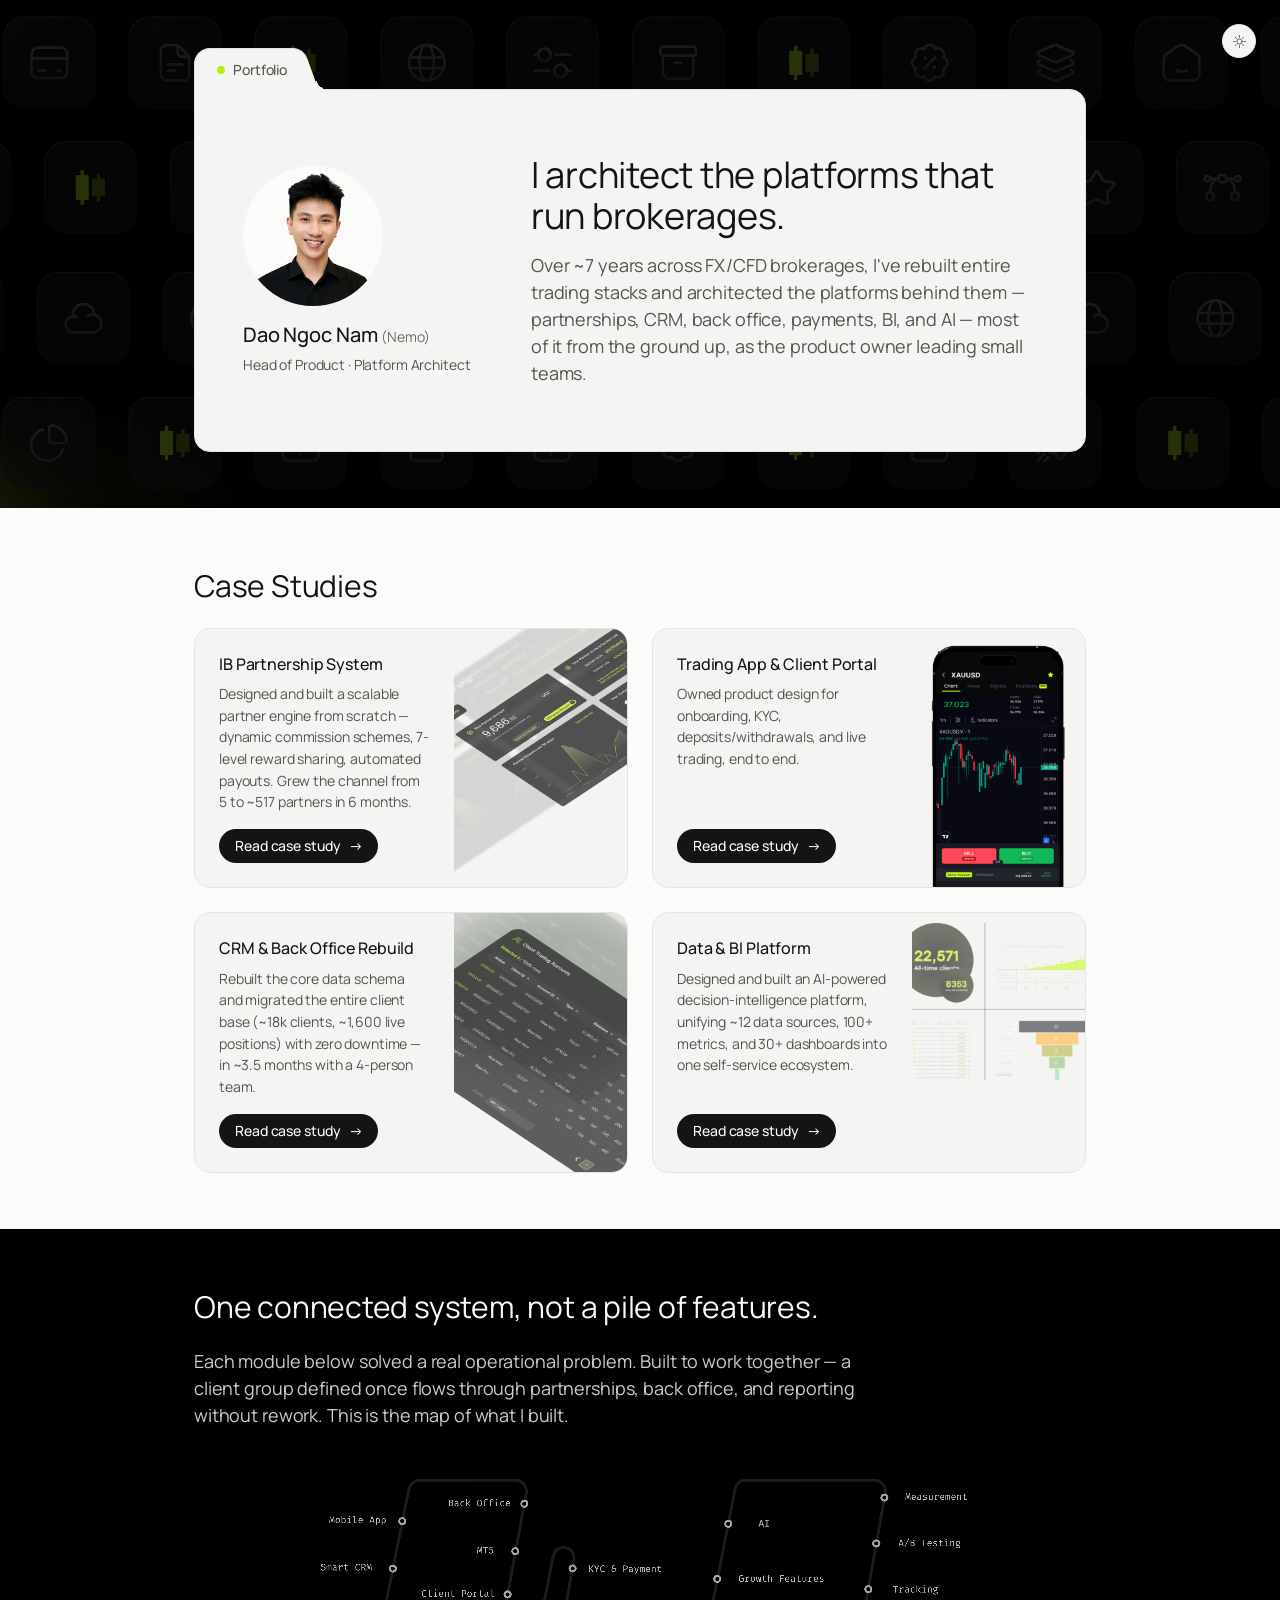
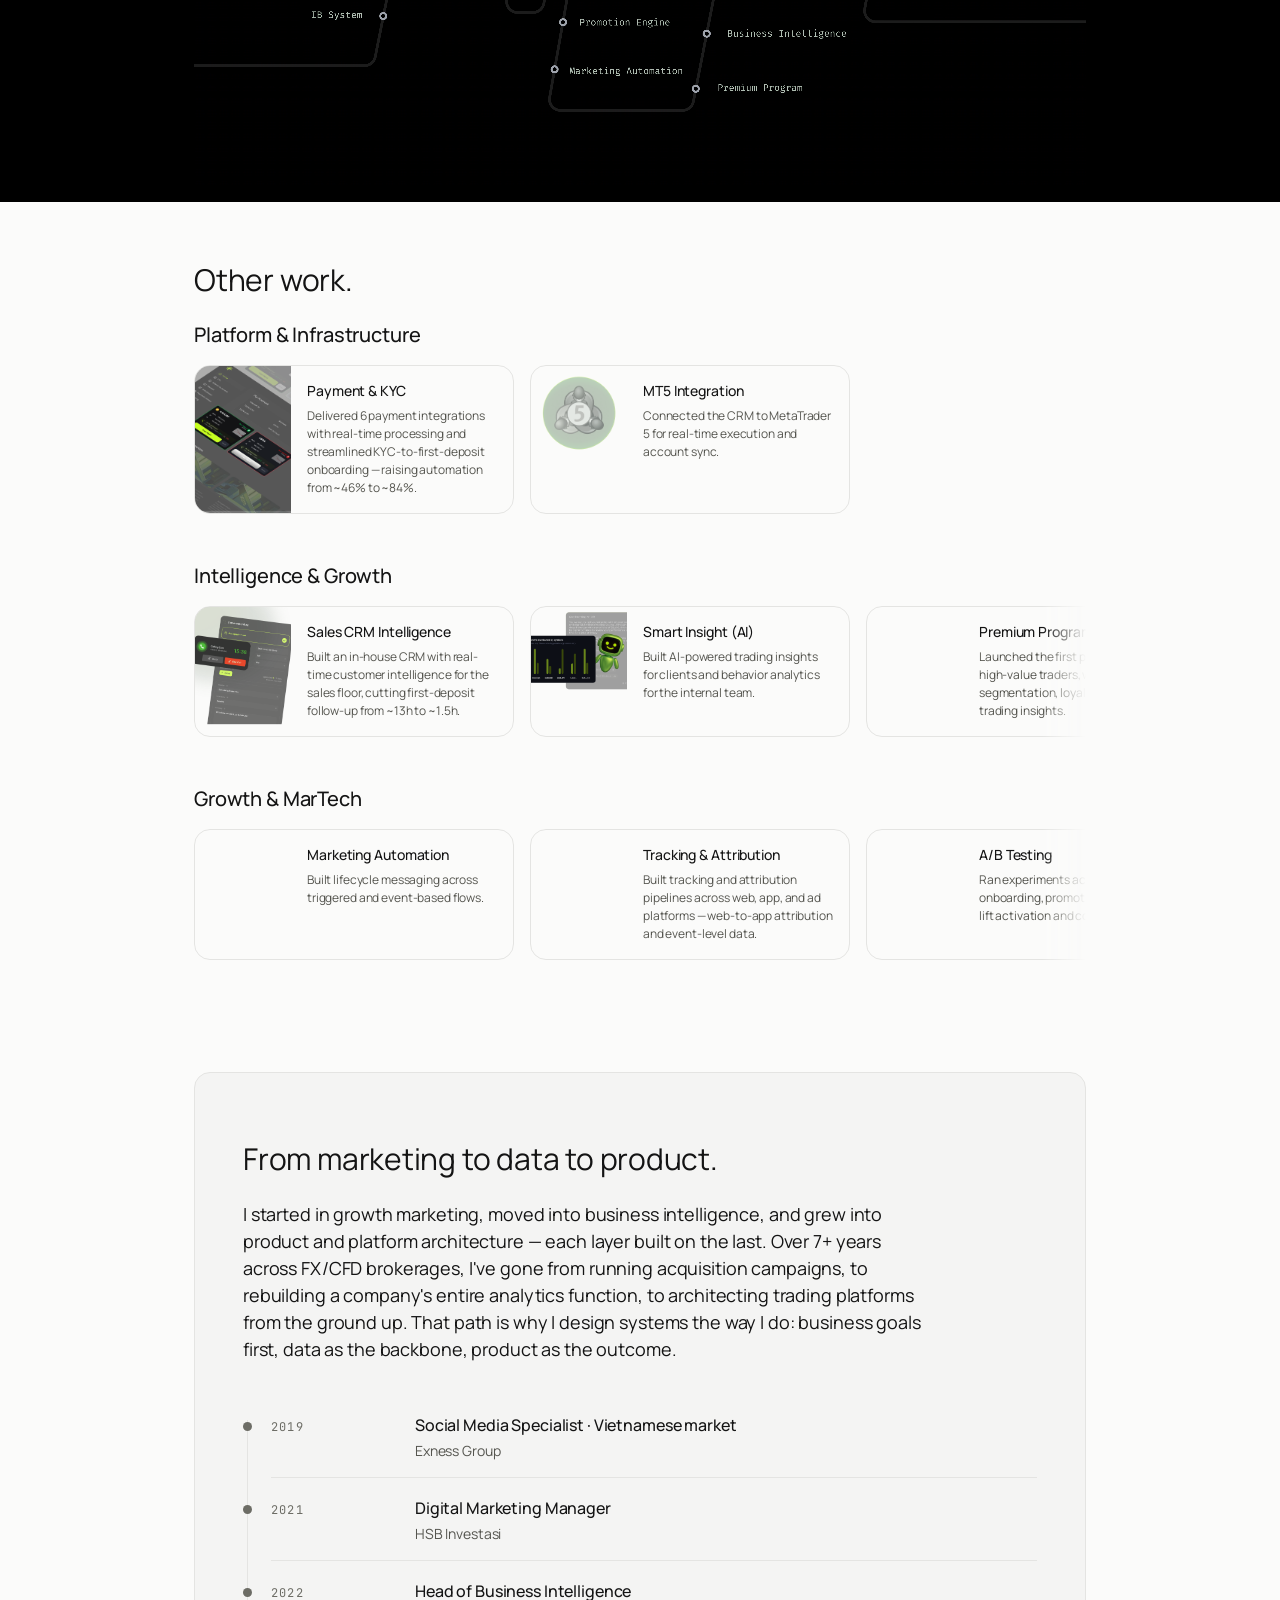
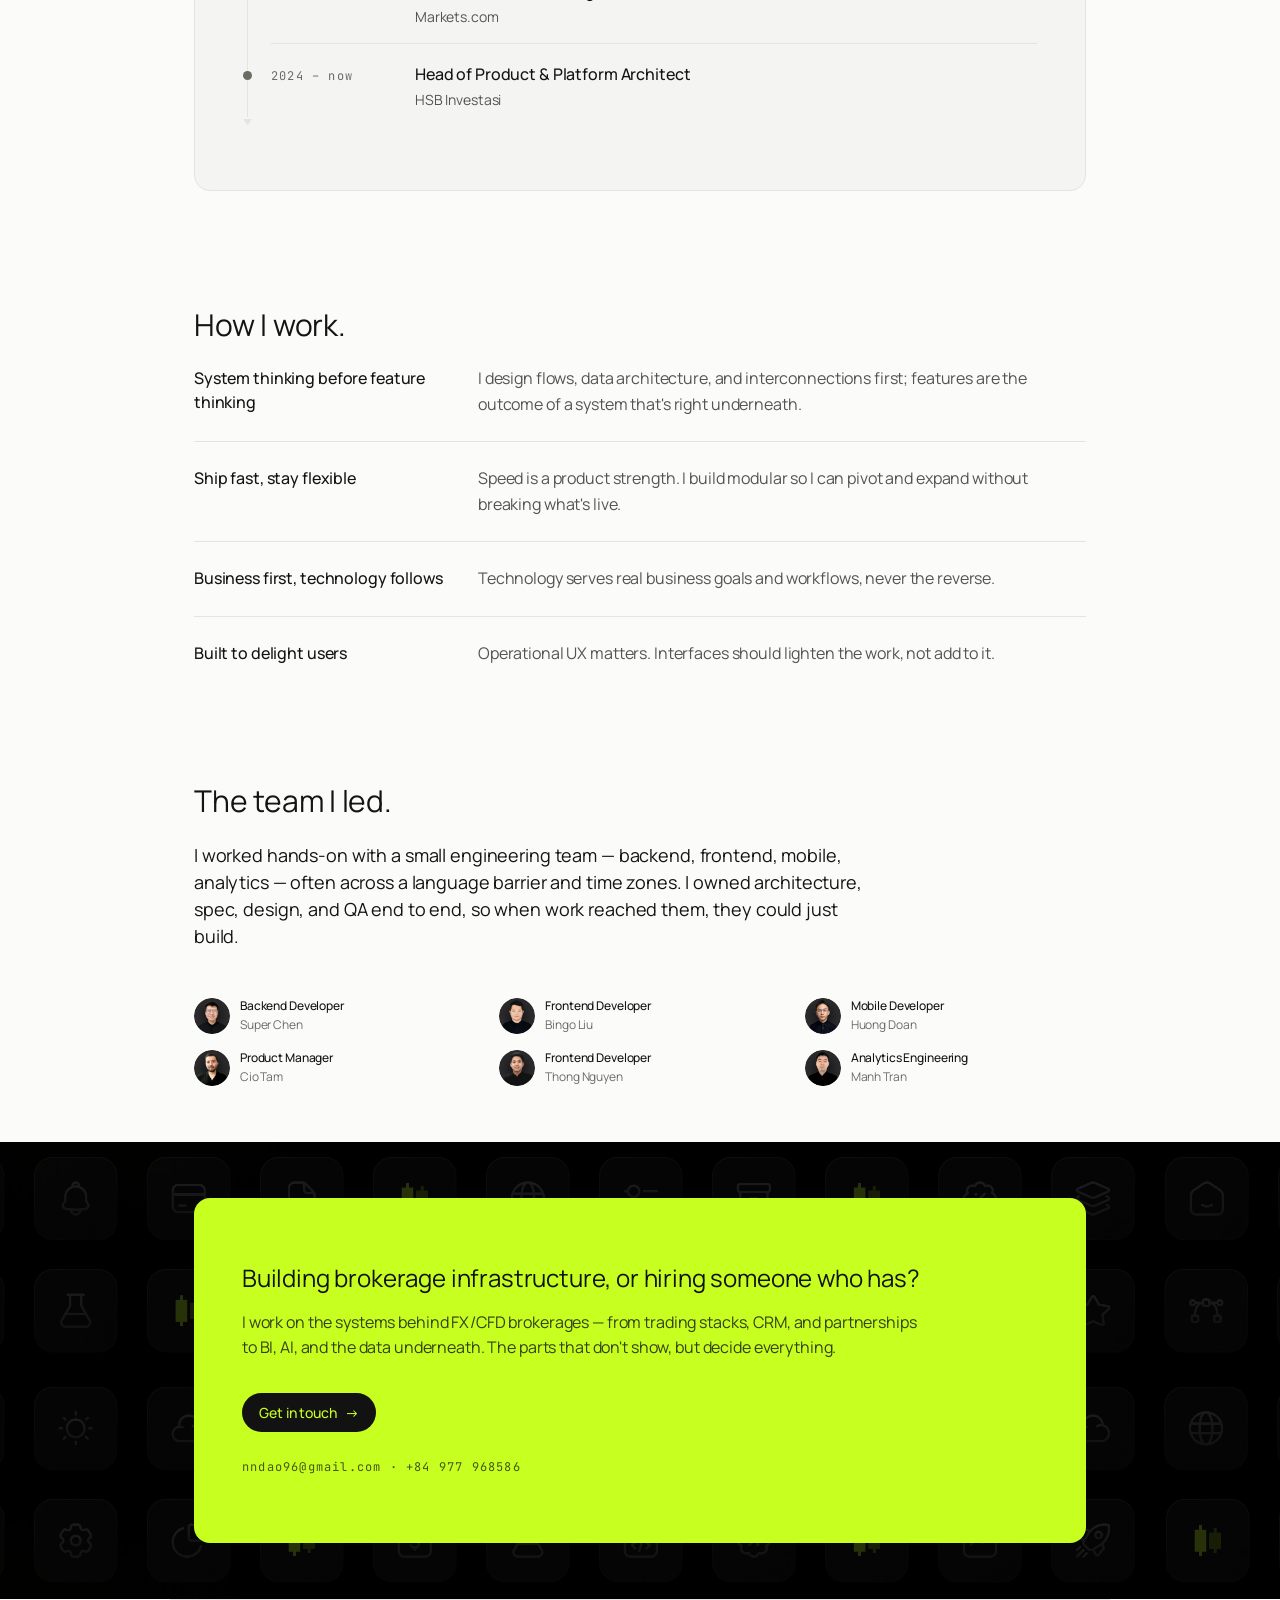
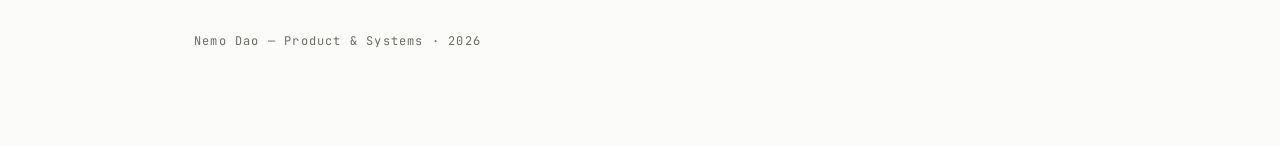
==== commit 7f93d315: "Decode only the video that is on screen Measured on a 390px viewport, all four elements were playing" ====
--- a/index.html
+++ b/index.html
@@ -1789,6 +1789,120 @@
     var vids = document.querySelectorAll('video.eco, video.contact-bg, video.hero-bg');
     for (var i=0;i<vids.length;i++){ vids[i].autoplay = false; vids[i].pause(); }
   })();
+
+  /* Decode only what is actually on screen.
+     Measured on a 390px viewport, all four elements were playing at once:
+       .hero-bg     6390x1515   9.68 MP/frame   into a 390px box
+       .eco-wide    4794x2250  10.79 MP/frame   into display:none
+       .eco-tall    1851x2700   5.00 MP/frame   into a 358px box
+       .contact-bg  6390x1515   9.68 MP/frame   into a 390px box
+     35.1 MP per frame, about four times a 4K stream, on a phone — and two of
+     those are the same file decoded by two independent elements. Phone decoders
+     run out of instances, the platform starts evicting them, and playback
+     stalls and resumes at random. That is the stutter.
+
+     Two things are wrong and this fixes both.
+
+     autoplay overrides preload="none", so the .eco twin that CSS hides was
+     still being fetched and decoded in full — the largest video on the page,
+     for nobody. Pausing is not enough to give the decoder back, so the hidden
+     twin has its src pulled and load() called, which frees the buffer too. The
+     src is parked on the element so a breakpoint change can put it back.
+
+     The rest is viewport gating. Nothing here is ever meant to be watched — two
+     are aria-hidden grounds — so a video that has scrolled away has no reason
+     to hold a decoder. The hero and the contact band sit ~4000px apart and can
+     never be on screen together, which is also what stops contact-bg.webm from
+     being decoded twice at the same moment.
+
+     autoplay stays on the elements: with no JS the page still animates, and the
+     observer's first callback pauses the off-screen ones within a frame. */
+  (function(){
+    var vids = [].slice.call(document.querySelectorAll('video'));
+    if (!vids.length) return;
+    var reduce = window.matchMedia && window.matchMedia('(prefers-reduced-motion: reduce)');
+
+    /* getClientRects() is empty for a display:none element, which is exactly the
+       hidden .eco twin and nothing else — offsetParent would also report null
+       for anything positioned fixed. */
+    function displayed(v){ return v.getClientRects().length > 0; }
+
+    function release(v){
+      if (v.getAttribute('data-src')) return;
+      v.setAttribute('data-src', v.getAttribute('src'));
+      v.removeAttribute('src');
+      v.load();
+    }
+    function restore(v){
+      var s = v.getAttribute('data-src');
+      if (!s) return;
+      v.setAttribute('src', s);
+      v.removeAttribute('data-src');
+      /* load() resets playbackRate to defaultPlaybackRate, which the rate block
+         above already set to 0.625 — so the slowed cadence survives this. */
+      v.load();
+    }
+
+    /* Plain geometry rather than IntersectionObserver. Reading four rects on a
+       throttled scroll costs nothing, and it is synchronous: the state is
+       whatever the last sync() decided, inspectable at any moment. The
+       observer's verdict arrives asynchronously and out of band, which is how
+       the autoplay bug below hid in the first place. The path that matters most
+       is resume-on-scroll, because its failure mode is "the video never plays
+       at all" — strictly worse than the stutter this set out to fix — so it is
+       worth having in a form that can be reasoned about end to end. */
+    var MARGIN = 200;   /* wake it just before the edge, so it is running by the time it arrives */
+    function onScreen(v){
+      var r = v.getBoundingClientRect();
+      return r.bottom > -MARGIN && r.top < (window.innerHeight || 0) + MARGIN;
+    }
+
+    function sync(){
+      var mayPlay = !(reduce && reduce.matches);
+      vids.forEach(function(v){
+        if (!displayed(v)){ release(v); return; }
+        restore(v);
+        if (mayPlay && onScreen(v)){
+          v.autoplay = true;
+          if (v.paused){
+            var p = v.play();
+            if (p && p.catch) p.catch(function(){});  /* autoplay refusal is not an error worth throwing */
+          }
+        } else {
+          /* Clearing the attribute is the part that actually works. preload="none"
+             means the first verdict lands before any data has arrived, so the
+             element is still paused and pause() is a no-op — and then the media
+             loads and autoplay starts it regardless. Guarding only on !v.paused
+             here made the whole gate do nothing. */
+          v.autoplay = false;
+          if (!v.paused) v.pause();
+        }
+      });
+    }
+
+    /* A timer, not requestAnimationFrame. rAF only runs while frames are being
+       produced, so a scroll handler that latches a "queued" flag and waits for
+       one deadlocks anywhere frames stop — the flag stays set and no later
+       scroll ever schedules again. Nothing here needs frame accuracy: the gate
+       reads four rects and the 200px margin already covers a fast flick. */
+    var timer = null;
+    function schedule(){
+      if (timer) return;
+      timer = setTimeout(function(){ timer = null; sync(); }, 100);
+    }
+
+    sync();
+    addEventListener('scroll', schedule, { passive:true });
+    /* resize covers the breakpoint change that swaps which .eco twin CSS shows,
+       so the released one and the restored one trade places. */
+    addEventListener('resize', schedule);
+    addEventListener('orientationchange', schedule);
+    /* Coming back from a background tab or the bfcache: the platform may have
+       torn playback down while we were away, and no scroll follows to notice. */
+    addEventListener('pageshow', schedule);
+    document.addEventListener('visibilitychange', schedule);
+    if (reduce && reduce.addEventListener) reduce.addEventListener('change', sync);
+  })();
 </script>
 
 </body>
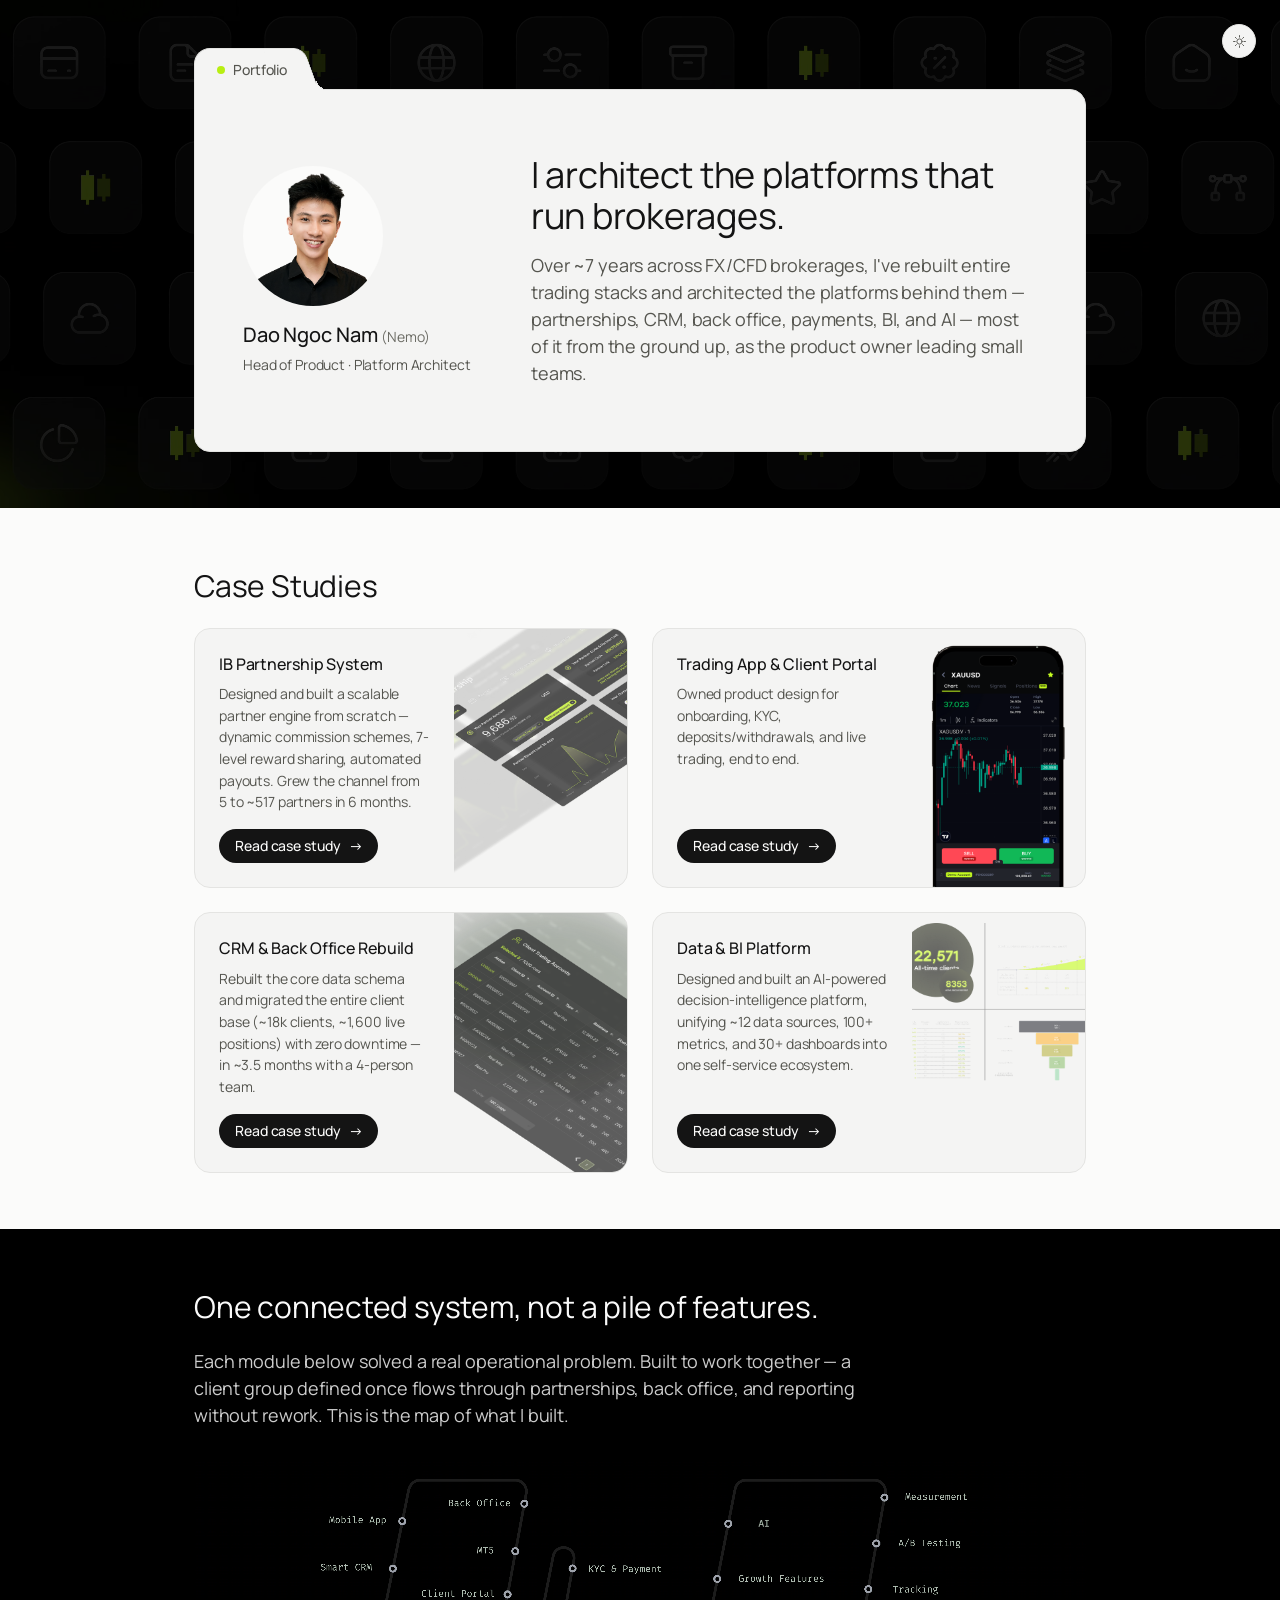
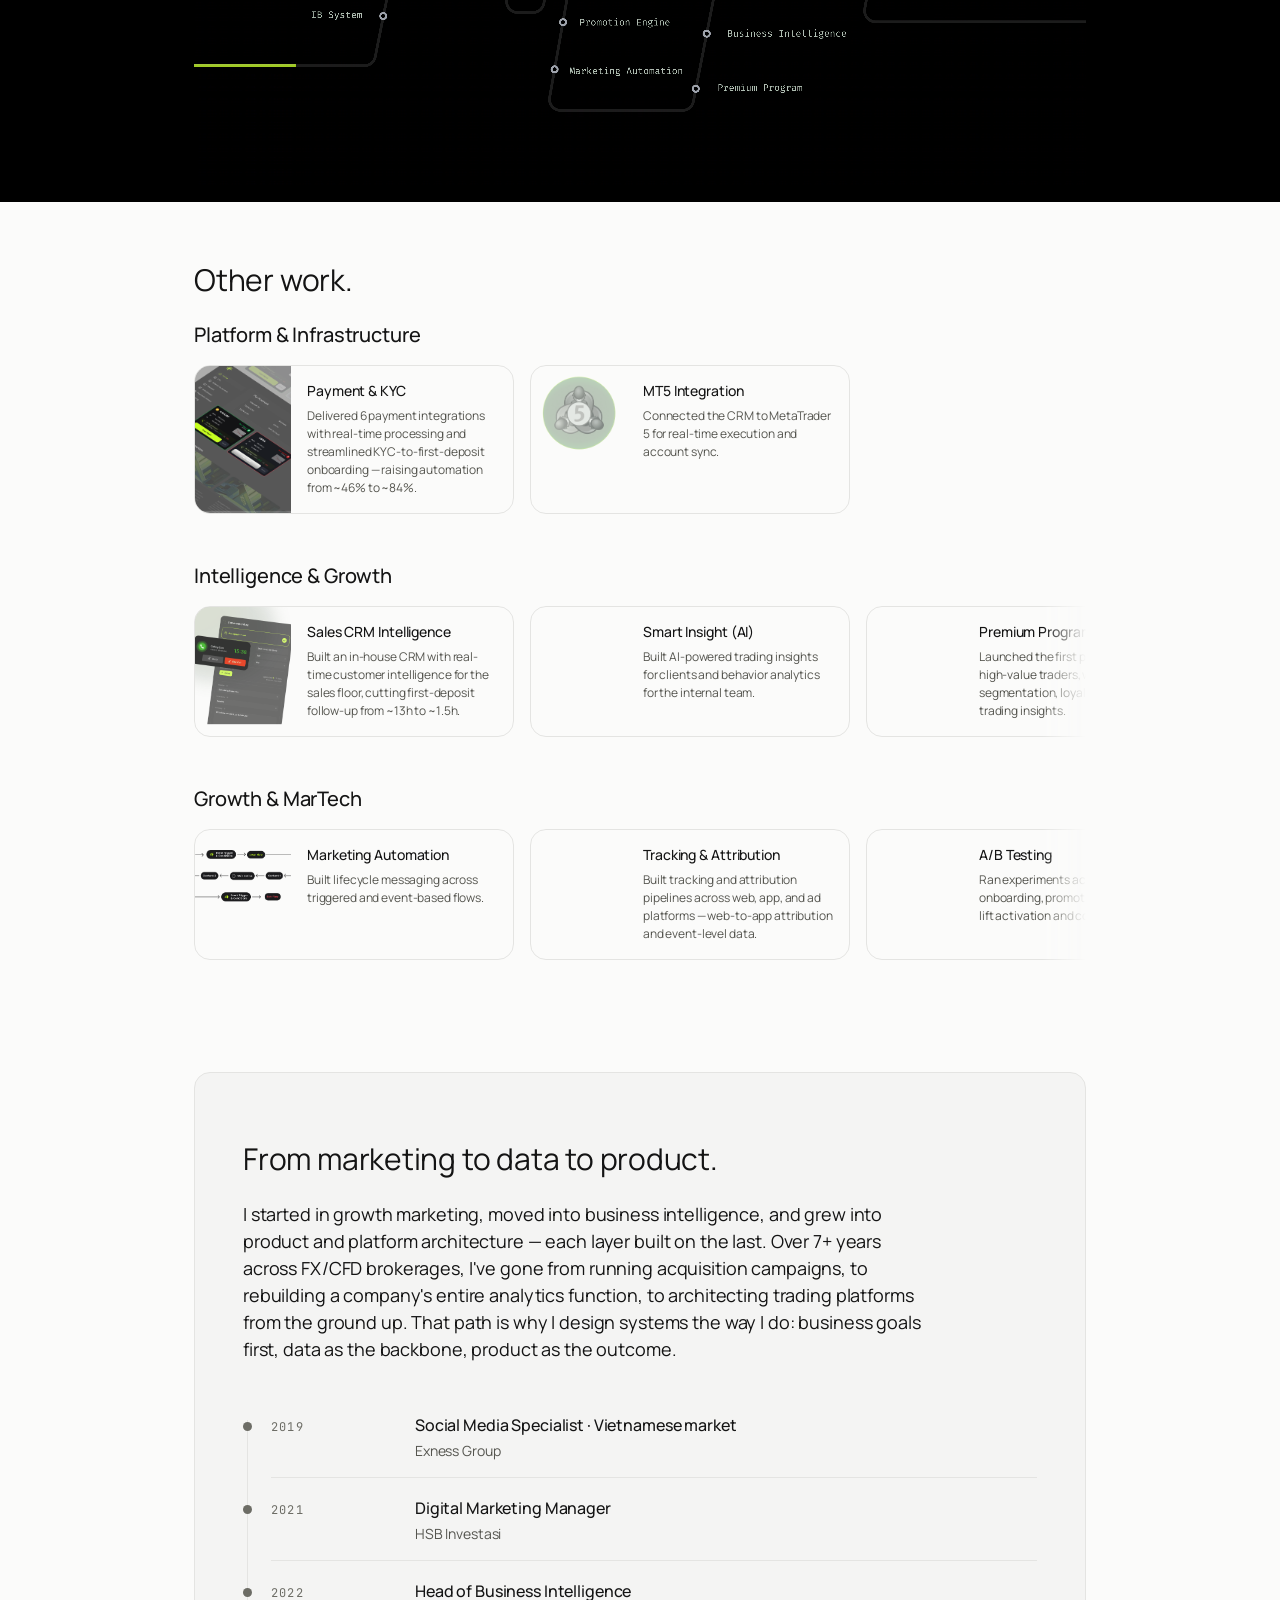
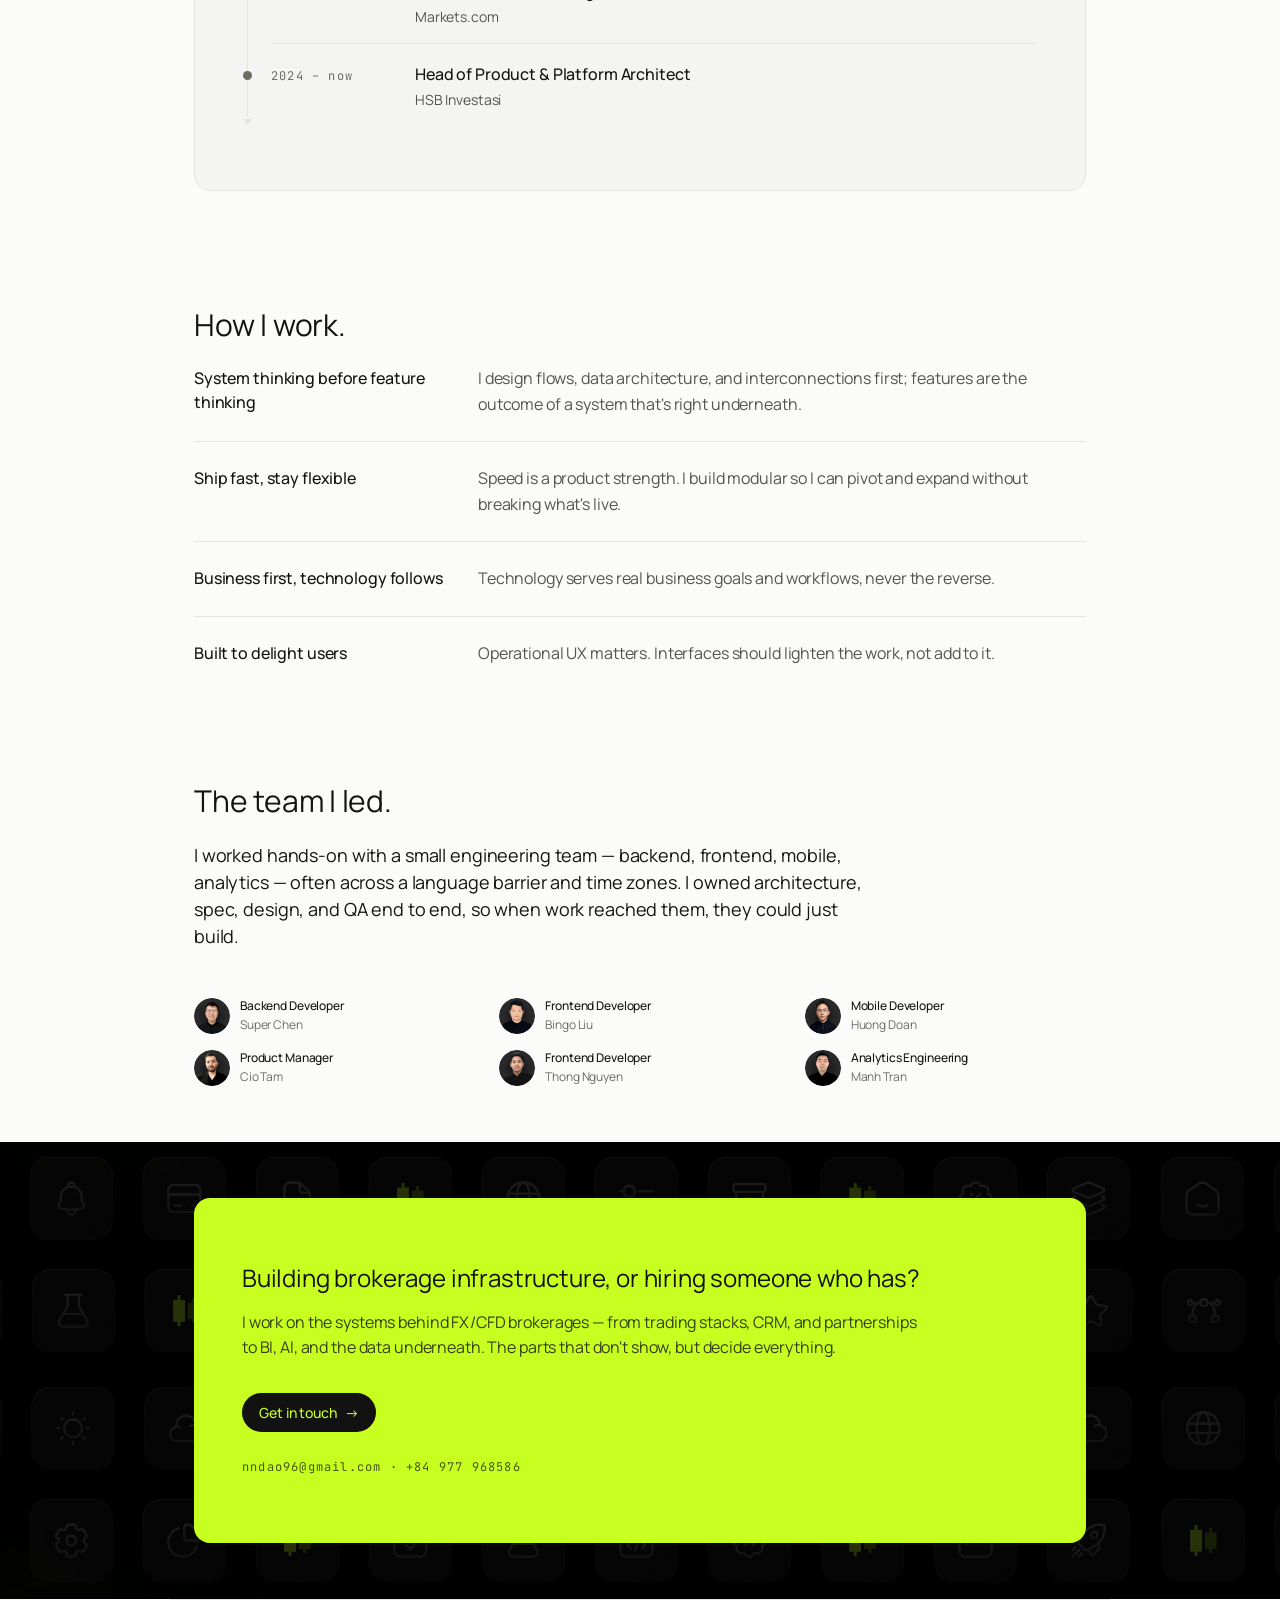
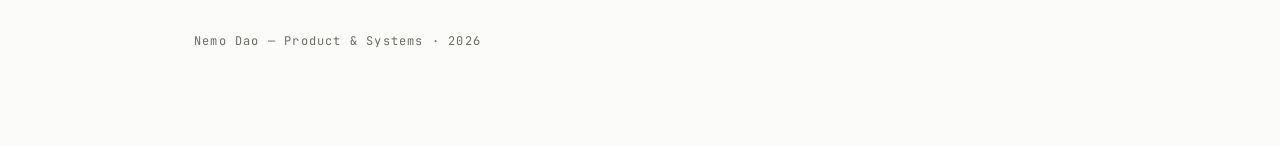
==== commit 3eca17a0: "Hold a loading veil until the first two sections can be shown The page announced itself as loaded wh" ====
--- a/index.html
+++ b/index.html
@@ -130,6 +130,7 @@
 :root,
 [data-theme="dark"]{
   color-scheme:dark;
+  --veil:rgba(36,36,36,.52);   /* --canvas at 52%; see the light block */
   --canvas:#242424;
   --surface:#242424;
   --surface-raised:#323232;
@@ -157,6 +158,13 @@
 /* ---------- LIGHT — same system, lights on ---------- */
 [data-theme="light"]{
   color-scheme:light;
+  /* --canvas at 52%, so the page stays legible through the veil rather than
+     being hidden by it. Written out rather than derived from --canvas: relative
+     colour syntax is too new to rely on here.
+     --veil, not --scrim: --scrim already exists a few lines down as the modal's
+     backdrop, and it is a much heavier wash (0.42 of near-black) because a modal
+     wants the page suppressed. This one wants it visible. */
+  --veil:rgba(251,251,250,.52);
   --canvas:#FBFBFA;
   --surface:#FBFBFA;
   --surface-raised:#F4F4F3;
@@ -1205,6 +1213,67 @@
 }
 .burst .burst-contact a{ color:inherit; text-decoration:none; }
 .burst .burst-contact a:hover{ text-decoration:underline; text-underline-offset:3px; }
+
+/* ---------- loading veil ----------
+   Frosted glass over the page rather than an opaque splash: the scrim is the
+   canvas at 52% and the blur does the rest, so what is behind stays readable as
+   shape and colour while nothing on it can be mistaken for finished.
+   It covers everything, including the top bar (45) and the theme toggle (50). */
+.loader{
+  position:fixed; inset:0; z-index:120;
+  display:flex; flex-direction:column;
+  align-items:center; justify-content:center; gap:var(--space-24);
+  background:var(--veil);
+  -webkit-backdrop-filter:blur(22px) saturate(1.2);
+  backdrop-filter:blur(22px) saturate(1.2);
+  transition:opacity .5s ease, visibility .5s;
+}
+.loader.is-done{ opacity:0; visibility:hidden; pointer-events:none; }
+
+/* currentColor on the paths, so the mark takes the same step down to
+   --accent-hover in light mode that .folder-dot does — full lime on a near-white
+   ground is too hot. */
+.loader-mark{
+  display:block; width:53px; height:53px;
+  color:var(--accent);
+  animation:loader-breathe 1.7s ease-in-out infinite;
+}
+[data-theme="light"] .loader-mark{ color:var(--accent-hover); }
+@keyframes loader-breathe{
+  0%, 100%{ transform:scale(.82); opacity:.7; }
+  50%     { transform:scale(1.12); opacity:1; }
+}
+
+/* The word is painted by a gradient clipped to the glyphs, and the gradient is
+   what moves — a bright band travelling through the letters. background-size is
+   280% so the band is narrower than the word and reads as a sweep rather than
+   the whole word pulsing. */
+.loader-text{
+  margin:0;
+  font-family:var(--font-mono);
+  font-size:var(--text-caption);
+  letter-spacing:var(--tracking-mono);
+  text-transform:uppercase;
+  background-image:linear-gradient(100deg,
+    var(--ink-3) 0 42%, var(--ink) 50%, var(--ink-3) 58% 100%);
+  background-size:280% 100%;
+  -webkit-background-clip:text; background-clip:text;
+  color:transparent; -webkit-text-fill-color:transparent;
+  animation:loader-sweep 1.7s linear infinite;
+}
+@keyframes loader-sweep{
+  from{ background-position:170% 0; }
+  to  { background-position:-70% 0; }
+}
+
+/* Someone who asked the OS for less motion still needs to know the page is
+   working, so the veil stays — only the movement goes, and the word needs its
+   fill put back because the sweep was the only thing painting it. */
+@media (prefers-reduced-motion:reduce){
+  .loader-mark, .loader-text{ animation:none; }
+  .loader-mark{ transform:none; opacity:1; }
+  .loader-text{ color:var(--ink-3); -webkit-text-fill-color:var(--ink-3); }
+}
 
 /* ---------- footer ---------- */
 footer{
@@ -1324,6 +1393,21 @@
 </head>
 <body>
 
+<!-- The mark is inlined rather than linked: a loading indicator that has to
+     fetch its own artwork before it can appear is no indicator at all. 1.3 KB
+     of path data costs less than the request would. images/logo.svg holds the
+     same mark as a file for anything else that wants it. -->
+<div class="loader" id="loader" role="status" aria-live="polite">
+  <svg class="loader-mark" viewBox="0 0 53 53" fill="currentColor" aria-hidden="true" focusable="false">
+    <path d="M29.3322 16.7362C29.3322 17.7473 30.5546 18.2536 31.2696 17.5387L42.7973 6.0109C43.0928 5.71544 43.5719 5.71544 43.8673 6.01091L46.5426 8.68622C46.8381 8.98169 46.8381 9.46074 46.5426 9.7562L34.6068 21.6913C33.8918 22.4063 34.3982 23.6287 35.4093 23.6287H52.2044C52.6222 23.6287 52.9609 23.9675 52.9609 24.3853V27.7608C52.9609 28.1787 52.6222 28.5174 52.2044 28.5174H35.3849C32.0421 28.5174 29.3322 31.2273 29.3322 34.5701V52.2044C29.3322 52.6222 28.9935 52.9609 28.5756 52.9609H24.3853C23.9675 52.9609 23.6287 52.6222 23.6287 52.2044V35.4092C23.6287 34.3981 22.4063 33.8917 21.6914 34.6067L10.1629 46.1352C9.86737 46.4307 9.38828 46.4307 9.09283 46.1351L6.41818 43.4599C6.12277 43.1645 6.1228 42.6855 6.41824 42.39L18.3535 30.4548C19.0684 29.7399 18.5621 28.5174 17.551 28.5174H0.756585C0.338735 28.5174 0 28.1787 0 27.7608V24.3853C0 23.9675 0.338735 23.6287 0.756585 23.6287H17.576C20.9189 23.6287 23.6287 20.9188 23.6287 17.576V0.756584C23.6287 0.338734 23.9675 0 24.3853 0H28.5756C28.9935 0 29.3322 0.338735 29.3322 0.756585V16.7362Z"/>
+    <circle cx="14.3731" cy="13.6188" r="3.78327"/>
+    <circle cx="38.5841" cy="37.0728" r="3.78327"/>
+  </svg>
+  <p class="loader-text">Loading</p>
+</div>
+<!-- Only JS can take the veil down, so without JS it must never go up. -->
+<noscript><style>.loader{ display:none; }</style></noscript>
+
 
 <header class="topbar" id="topbar">
   <div class="topbar-inner">
@@ -1851,7 +1935,13 @@
        is resume-on-scroll, because its failure mode is "the video never plays
        at all" — strictly worse than the stutter this set out to fix — so it is
        worth having in a form that can be reasoned about end to end. */
-    var MARGIN = 200;   /* wake it just before the edge, so it is running by the time it arrives */
+    /* 1000, not 200. preload="none" means waking a video is also when it starts
+       downloading, and 200px of warning is a fraction of a second — long enough
+       to arrive at a black rectangle that is still fetching. A full screen of
+       lead time lets the first frames land before the band is in view.
+       contact-bg.webm is the same file the hero already pulled, so it comes from
+       cache; this margin is really buying time for ecosystem-*.webm. */
+    var MARGIN = 1000;
     function onScreen(v){
       var r = v.getBoundingClientRect();
       return r.bottom > -MARGIN && r.top < (window.innerHeight || 0) + MARGIN;
@@ -1903,6 +1993,76 @@
     document.addEventListener('visibilitychange', schedule);
     if (reduce && reduce.addEventListener) reduce.addEventListener('change', sync);
   })();
+
+  /* Hold the veil until the first two sections have something to show.
+     The complaint this answers is a page that reports itself loaded while the
+     hero is still a black rectangle waiting on a webm. Only sections 1 and 2 are
+     gated — waiting on the whole document would trade one wrong impression for a
+     much longer wait. */
+  (function(){
+    var veil = document.getElementById('loader');
+    if (!veil) return;
+
+    /* A ceiling, not a target. A dead asset, a stalled connection or a codec the
+       browser will not touch must not leave someone staring at a frosted pane. */
+    var CEILING = 9000;
+
+    var settled = false;
+    function finish(){
+      if (settled) return;
+      settled = true;
+      veil.classList.add('is-done');
+      /* Removed rather than left hidden: backdrop-filter on a full-screen layer
+         keeps costing compositing work even at opacity 0. */
+      setTimeout(function(){
+        if (veil.parentNode) veil.parentNode.removeChild(veil);
+      }, 600);
+    }
+
+    /* Starts at 1 so that registering the last asset cannot drop the count to
+       zero before the first one has been examined. The sentinel is released
+       once the whole list is in. */
+    var outstanding = 1;
+    function done(){ if (--outstanding === 0) finish(); }
+
+    function await_(node, events){
+      outstanding++;
+      var fired = false;
+      function hit(){
+        if (fired) return;
+        fired = true;
+        events.forEach(function(e){ node.removeEventListener(e, hit); });
+        done();
+      }
+      events.forEach(function(e){ node.addEventListener(e, hit); });
+    }
+
+    var imgs = [].slice.call(
+      document.querySelectorAll('.hero-band img, #case-studies img'));
+    imgs.forEach(function(img){
+      if (img.complete && img.naturalWidth > 0) return;
+      /* These carry loading="lazy", which is right for them in general and wrong
+         while something is waiting on them: a lazy image below the fold may not
+         be requested at all, and the veil would then sit there until the ceiling
+         expired. If it is worth waiting for, it is worth fetching now. */
+      img.loading = 'eager';
+      await_(img, ['load', 'error']);
+    });
+
+    var vids = [].slice.call(document.querySelectorAll('.hero-band video'));
+    vids.forEach(function(v){
+      if (v.readyState >= 3) return;     /* HAVE_FUTURE_DATA — a frame exists to paint */
+      /* preload="none" plus reduced motion, or any other reason the gate above
+         decides not to play this, would mean no data ever arrives and no event
+         ever fires. Asking for the data directly is independent of whether it is
+         going to be played. */
+      v.preload = 'auto';
+      await_(v, ['canplay', 'loadeddata', 'error']);
+    });
+
+    done();                       /* release the sentinel */
+    setTimeout(finish, CEILING);
+  })();
 </script>
 
 </body>
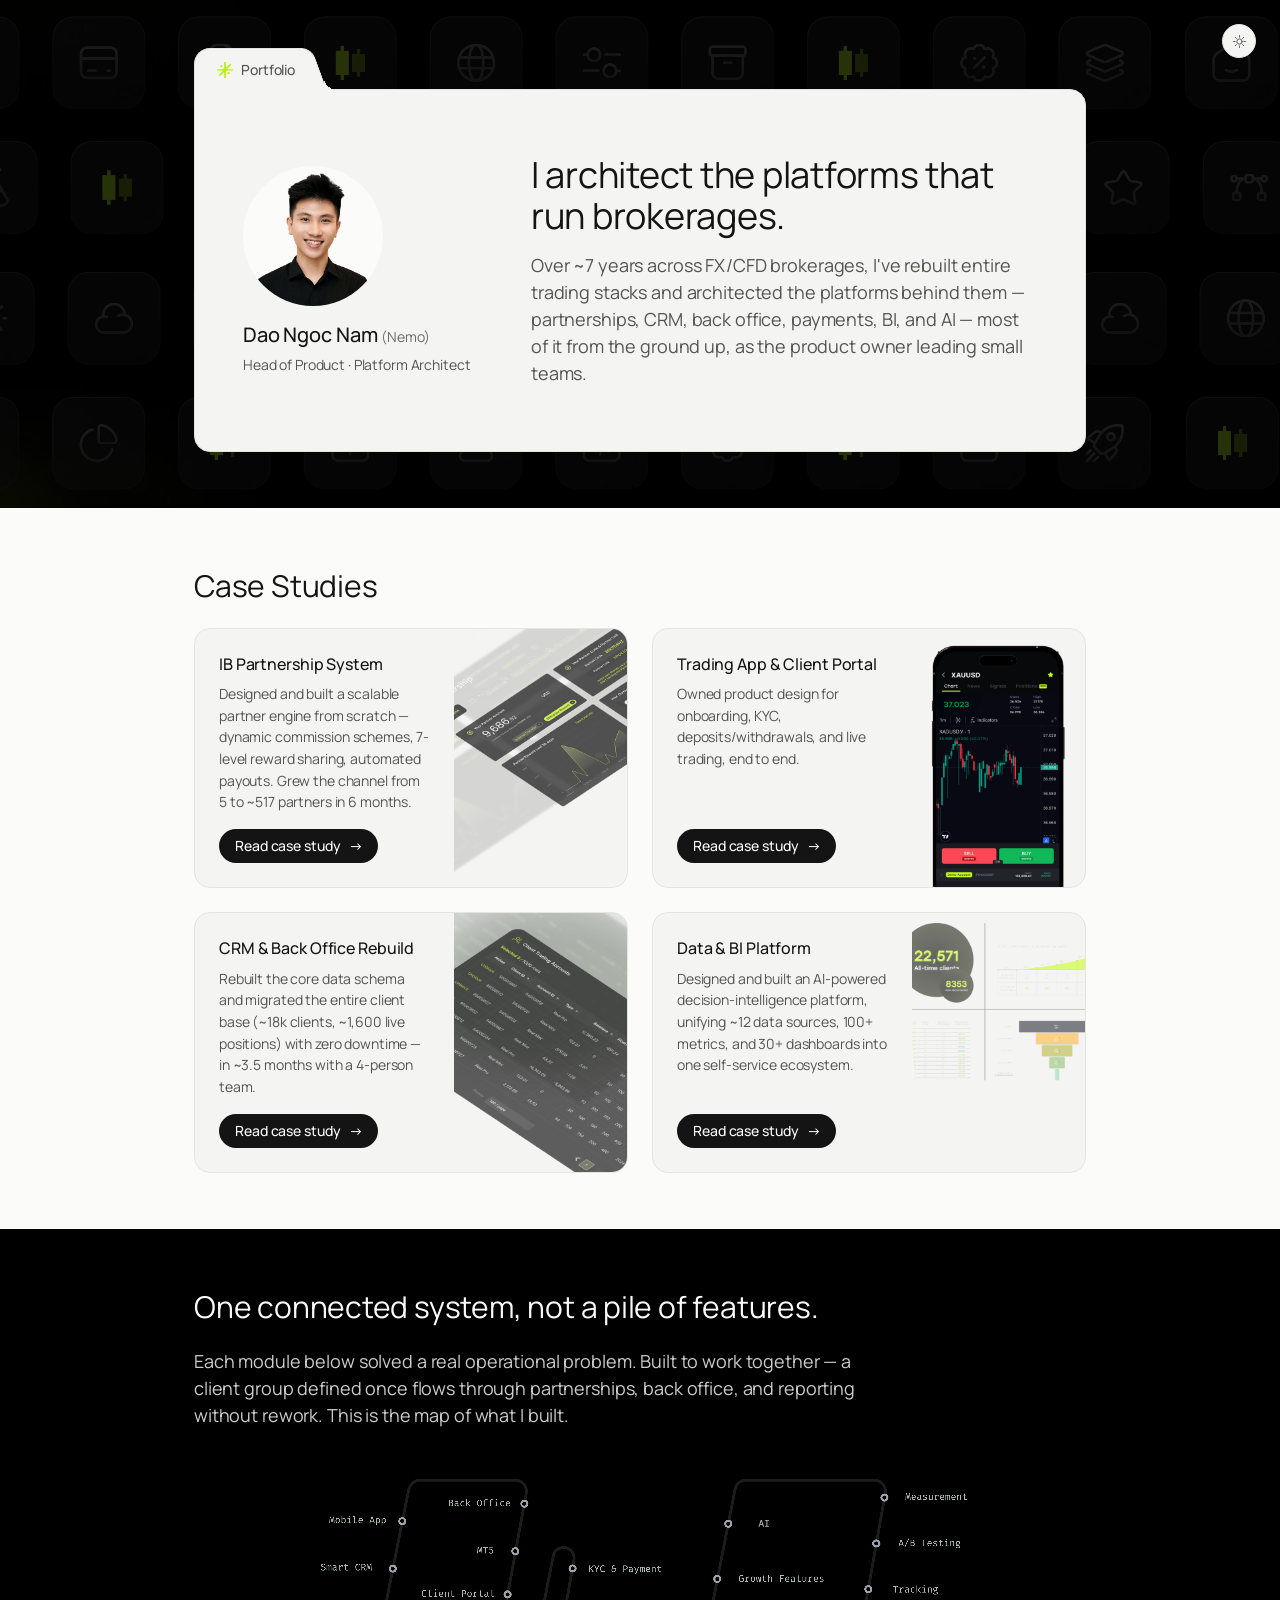
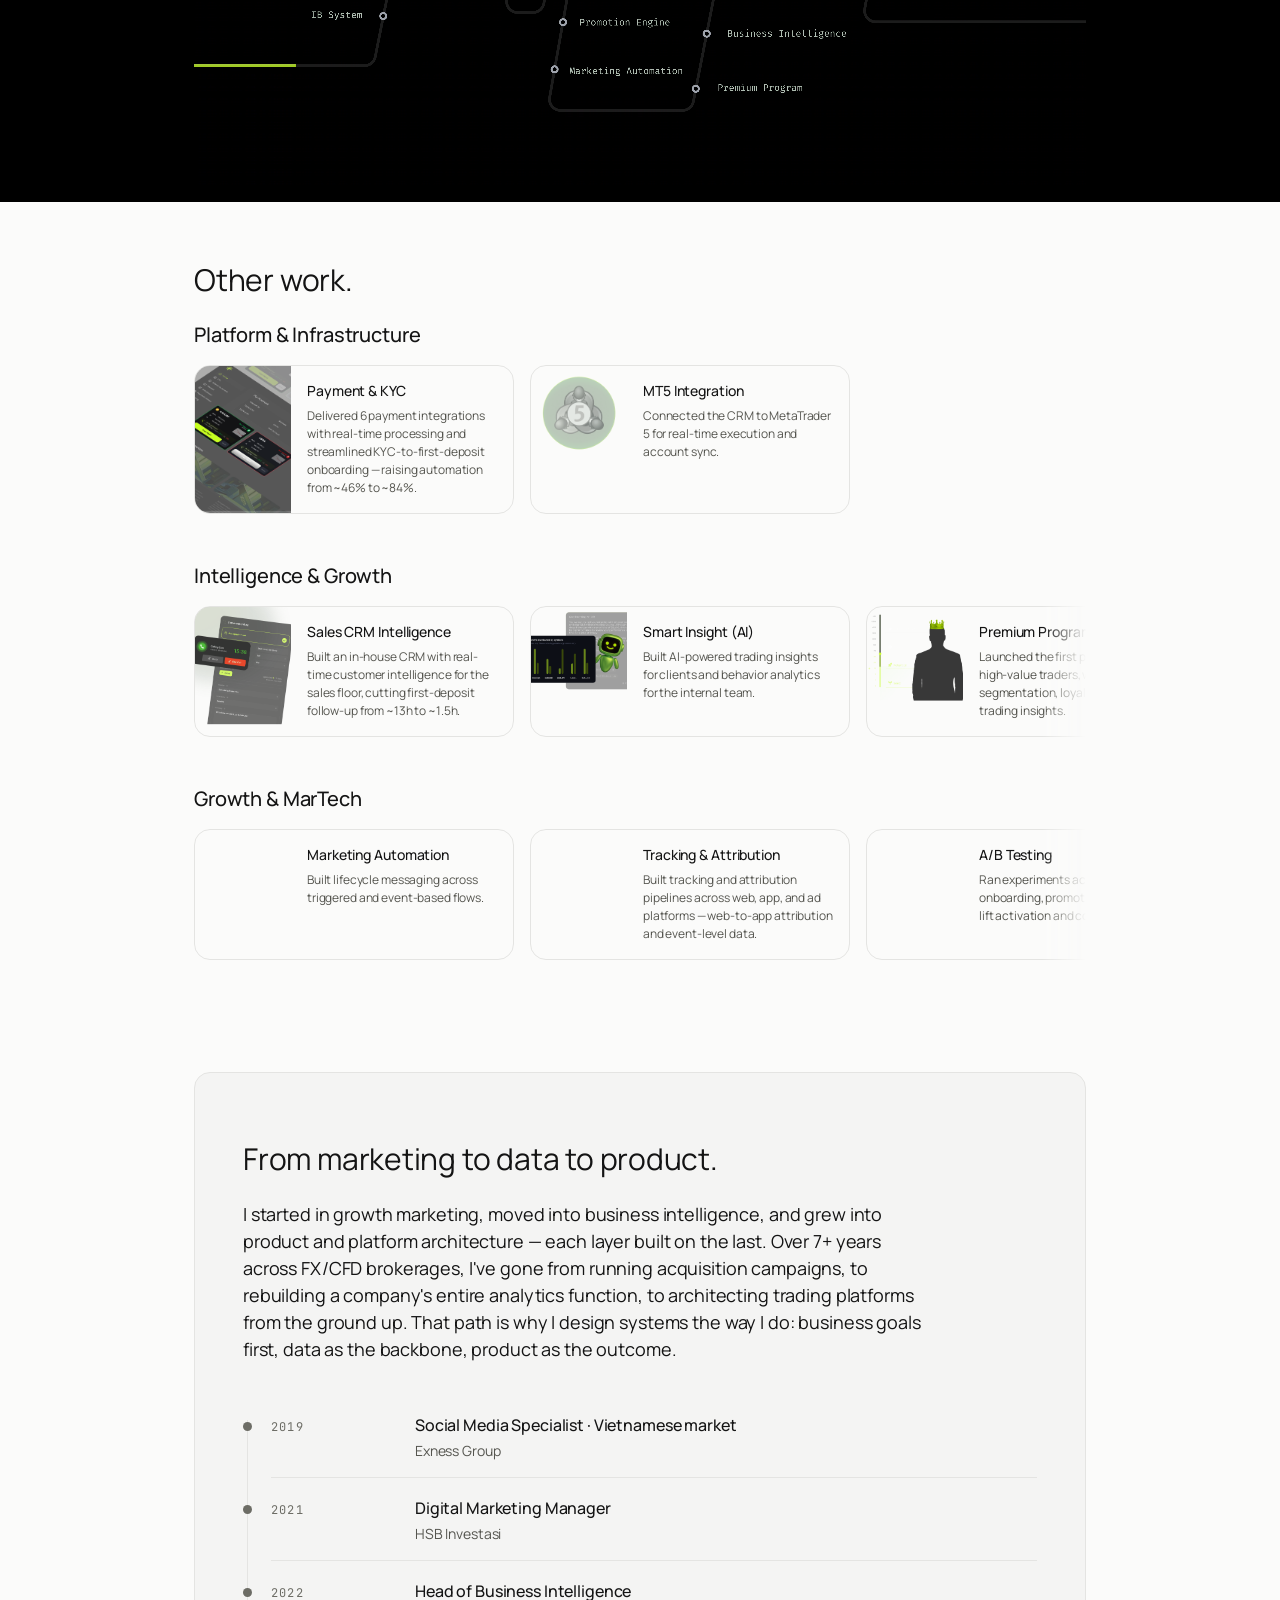
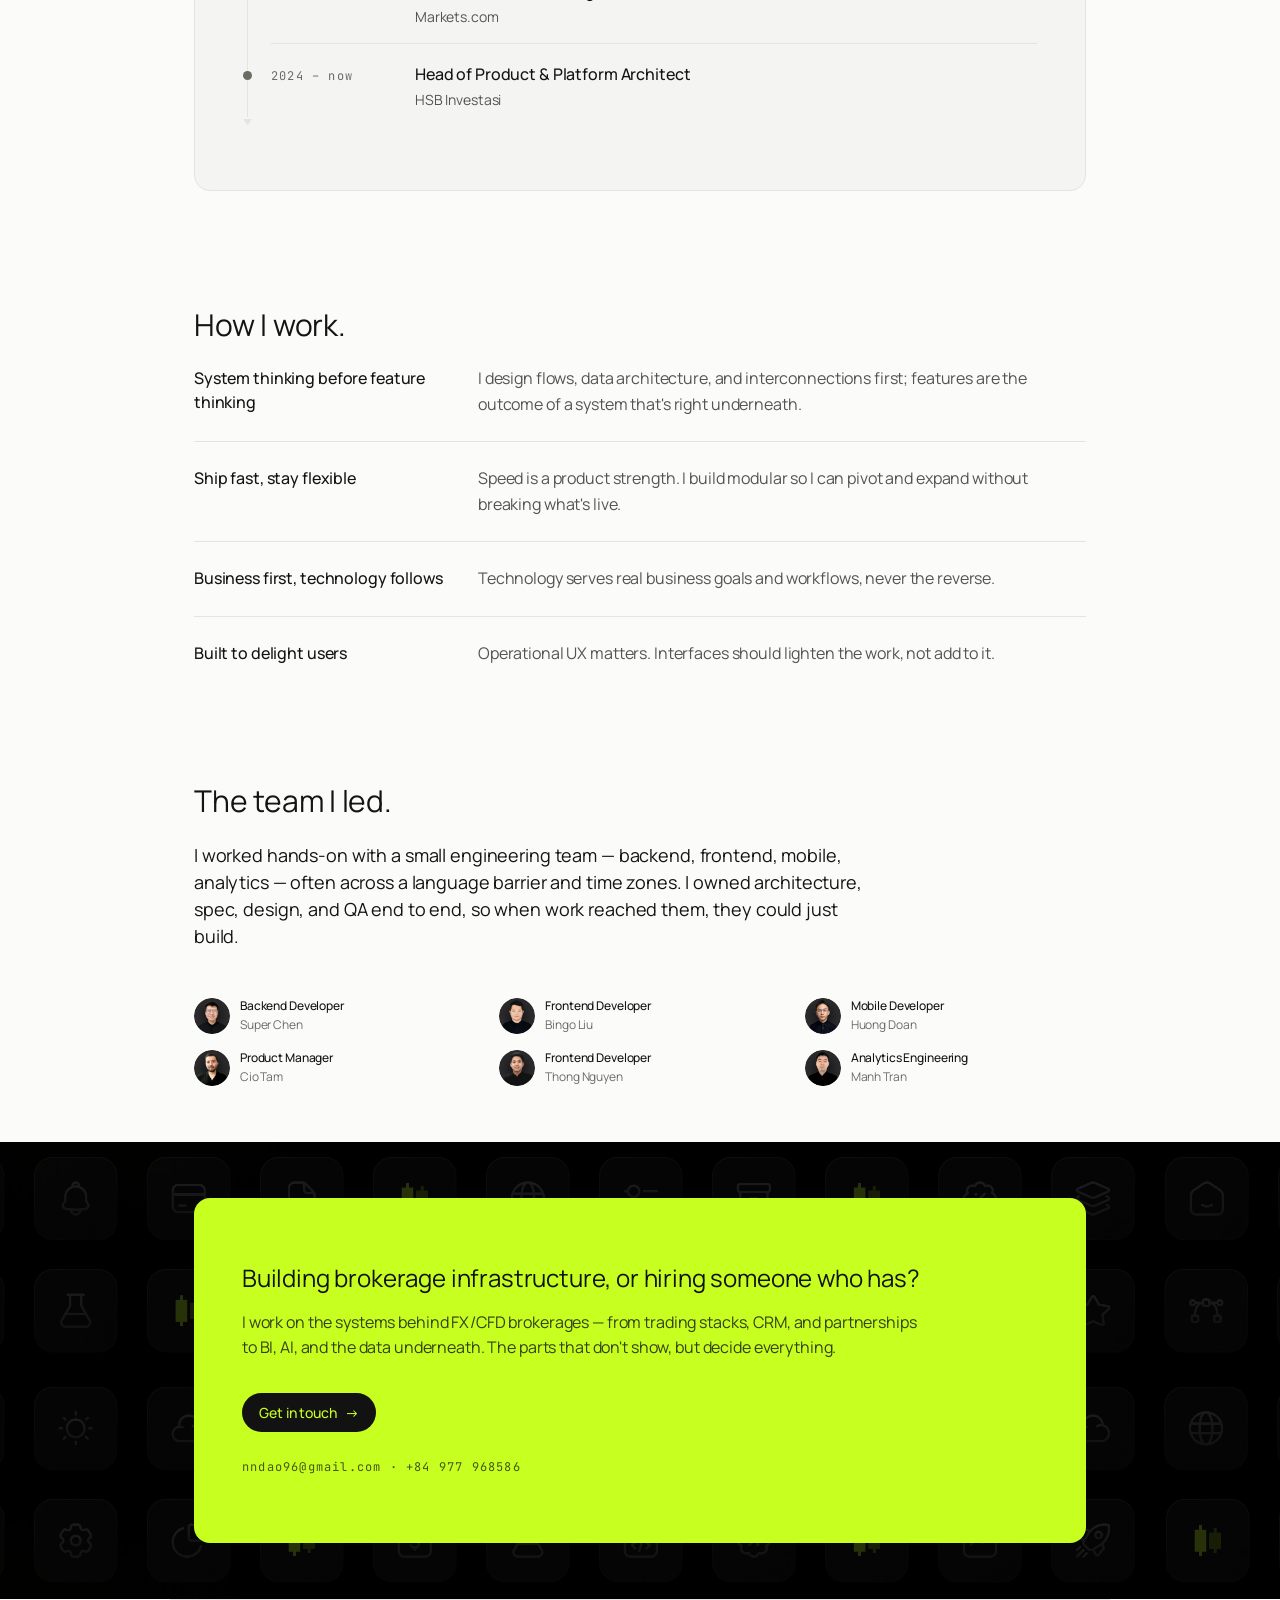
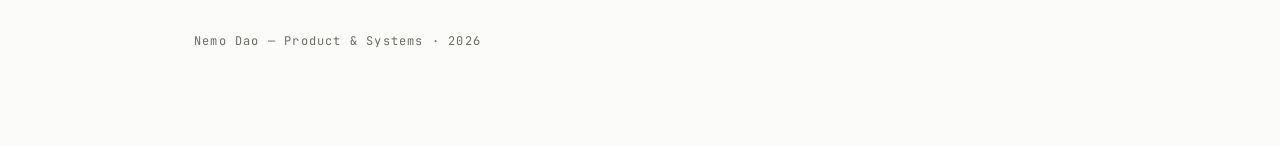
==== commit d65effc2: "Use the mark instead of a plain pip in the hero folder tab Same asterisk the loading veil uses, so t" ====
--- a/index.html
+++ b/index.html
@@ -654,14 +654,19 @@
     var(--surface-raised) 14.5px);
 }
 
-/* The lime pip. --accent is the lime as-is for dark; light steps down to
-   --accent-hover, which is the same hue a little deeper — on a near-white panel
-   the raw lime reads as a pale smudge. */
+/* The mark, where a plain lime pip used to be. --accent is the lime as-is for
+   dark; light steps down to --accent-hover, which is the same hue a little
+   deeper — on a near-white panel the raw lime reads as a pale smudge.
+   16px, not the pip's 8: the mark has eight thin arms and two loose dots, and
+   below about 14 they close up into a blob. 16 sits just under the label's
+   ~17px cap-to-descender run, so it reads as a companion to the word rather
+   than an icon the word is captioning. currentColor on the paths, so the one
+   colour rule below drives the whole thing. */
 .folder-dot{
-  flex:none; width:8px; height:8px; border-radius:50%;
-  background:var(--accent);
-}
-[data-theme="light"] .folder-dot{ background:var(--accent-hover); }
+  flex:none; display:block; width:16px; height:16px;
+  color:var(--accent);
+}
+[data-theme="light"] .folder-dot{ color:var(--accent-hover); }
 .hero-box{ border-top-left-radius:0; }
 
 /* The heading sits inside the panel now, so the .section rule that would put
@@ -1440,7 +1445,7 @@
     <video class="hero-bg" src="videos/contact-bg.webm"
            autoplay loop muted playsinline preload="none" aria-hidden="true"></video>
     <div class="wrap hero">
-    <div class="folder-tab" aria-hidden="true"><span class="folder-dot"></span>Portfolio</div>
+    <div class="folder-tab" aria-hidden="true"><svg class="folder-dot" viewBox="0 0 53 53" fill="currentColor" aria-hidden="true" focusable="false"><path d="M29.3322 16.7362C29.3322 17.7473 30.5546 18.2536 31.2696 17.5387L42.7973 6.0109C43.0928 5.71544 43.5719 5.71544 43.8673 6.01091L46.5426 8.68622C46.8381 8.98169 46.8381 9.46074 46.5426 9.7562L34.6068 21.6913C33.8918 22.4063 34.3982 23.6287 35.4093 23.6287H52.2044C52.6222 23.6287 52.9609 23.9675 52.9609 24.3853V27.7608C52.9609 28.1787 52.6222 28.5174 52.2044 28.5174H35.3849C32.0421 28.5174 29.3322 31.2273 29.3322 34.5701V52.2044C29.3322 52.6222 28.9935 52.9609 28.5756 52.9609H24.3853C23.9675 52.9609 23.6287 52.6222 23.6287 52.2044V35.4092C23.6287 34.3981 22.4063 33.8917 21.6914 34.6067L10.1629 46.1352C9.86737 46.4307 9.38828 46.4307 9.09283 46.1351L6.41818 43.4599C6.12277 43.1645 6.1228 42.6855 6.41824 42.39L18.3535 30.4548C19.0684 29.7399 18.5621 28.5174 17.551 28.5174H0.756585C0.338735 28.5174 0 28.1787 0 27.7608V24.3853C0 23.9675 0.338735 23.6287 0.756585 23.6287H17.576C20.9189 23.6287 23.6287 20.9188 23.6287 17.576V0.756584C23.6287 0.338734 23.9675 0 24.3853 0H28.5756C28.9935 0 29.3322 0.338735 29.3322 0.756585V16.7362Z"/><circle cx="14.3731" cy="13.6188" r="3.78327"/><circle cx="38.5841" cy="37.0728" r="3.78327"/></svg>Portfolio</div>
     <div class="hero-box">
     <div class="hero-grid">
 
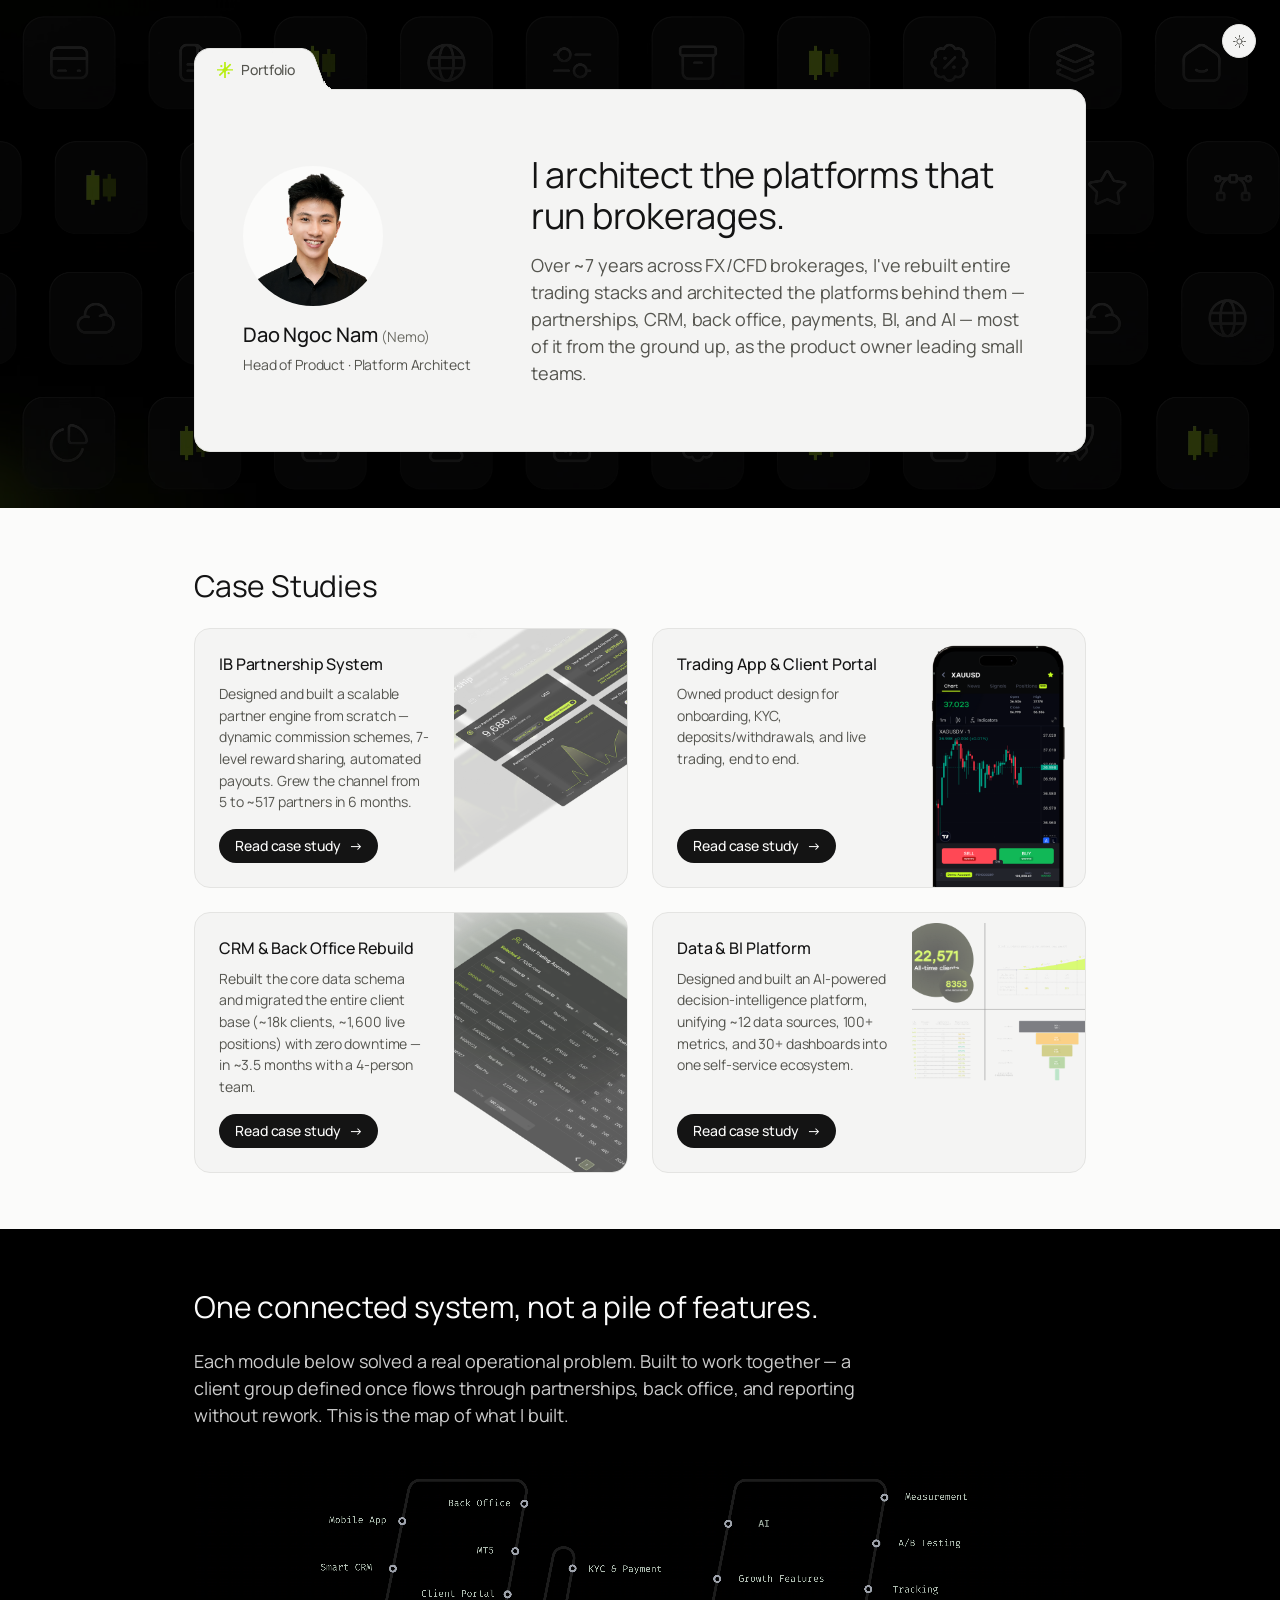
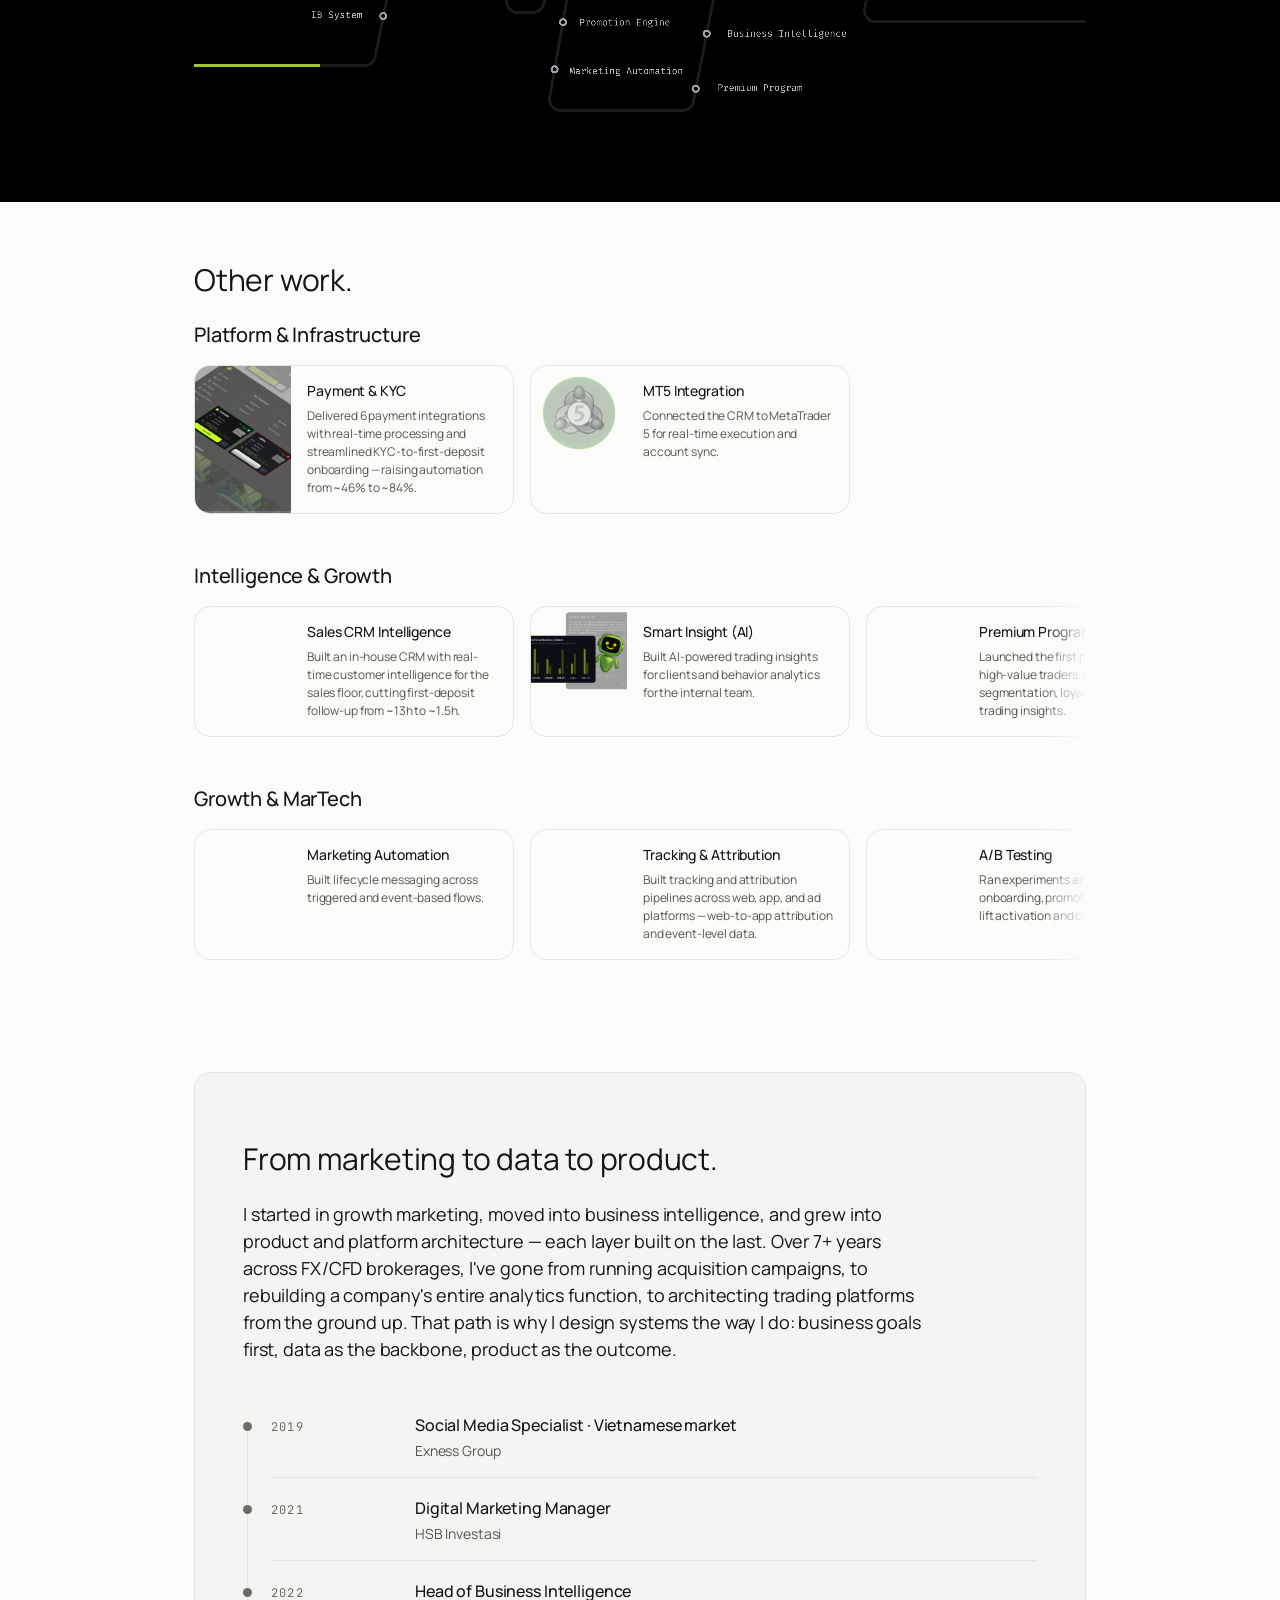
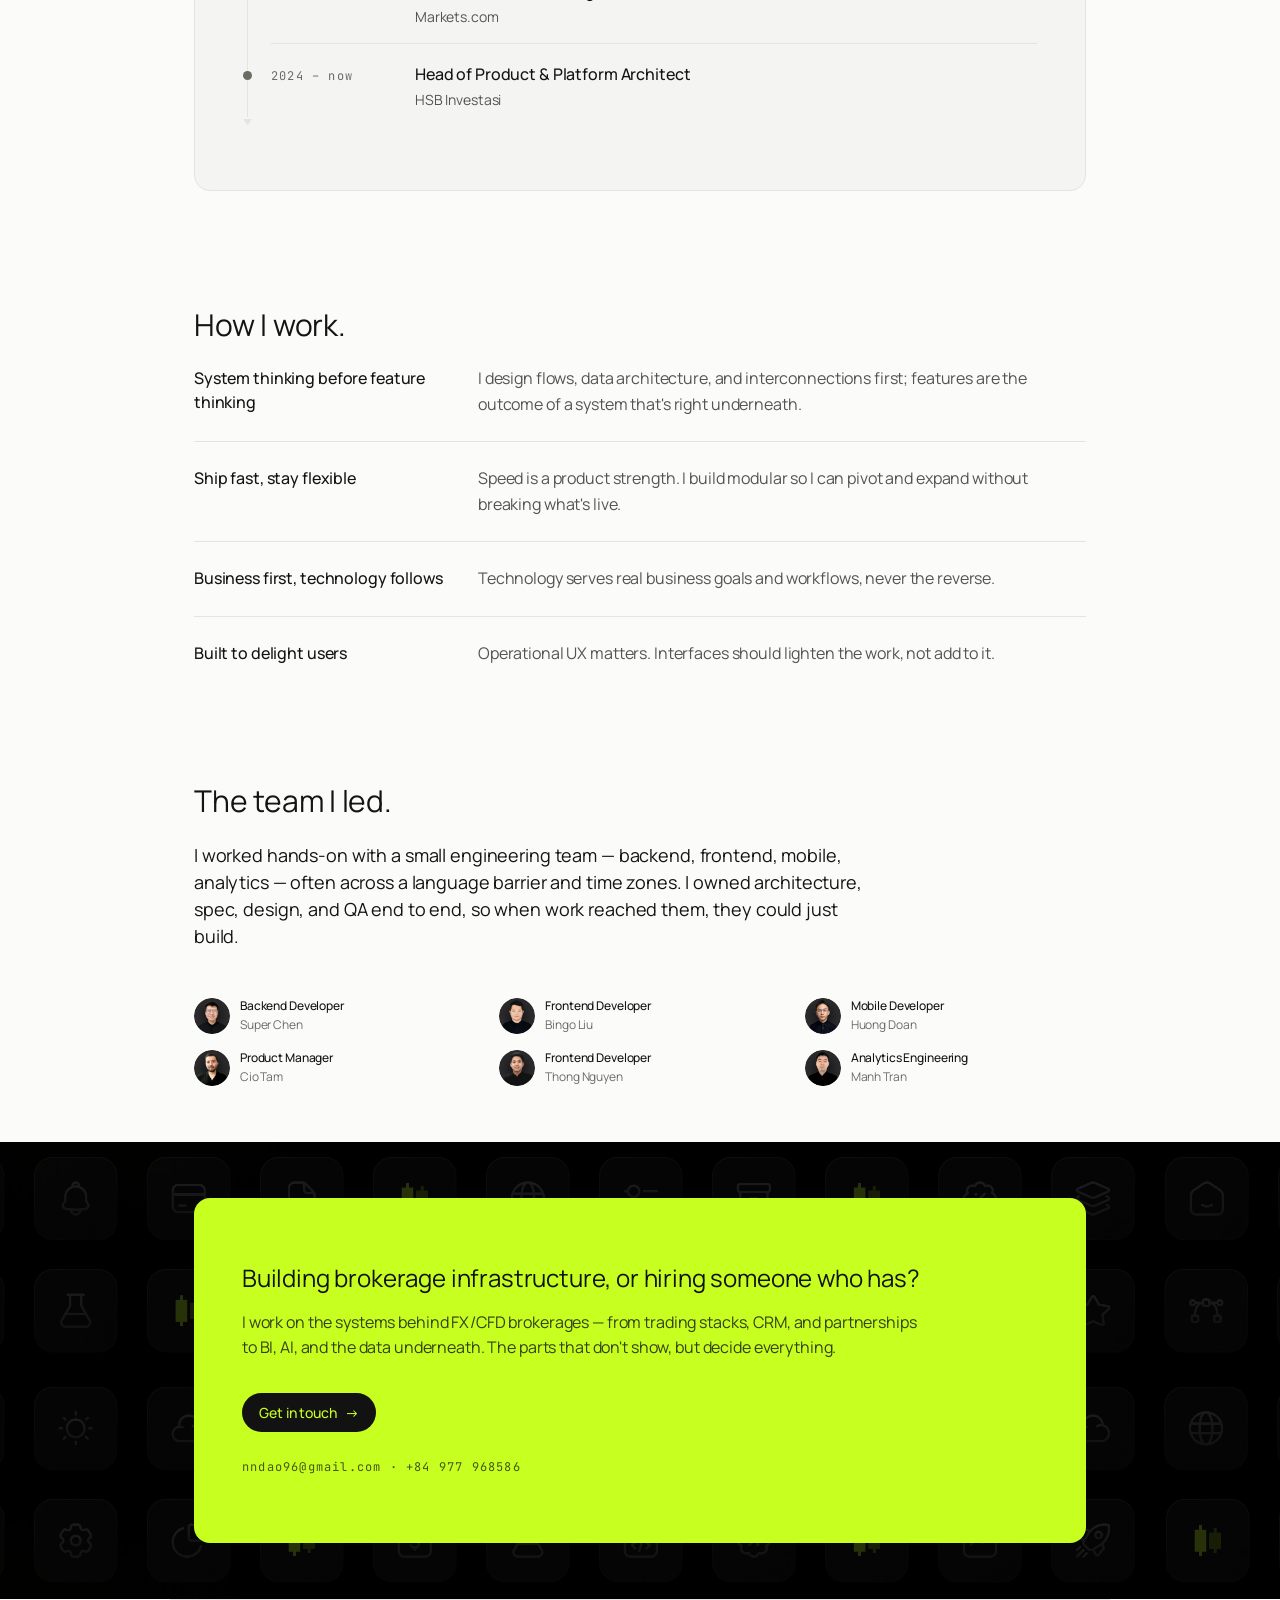
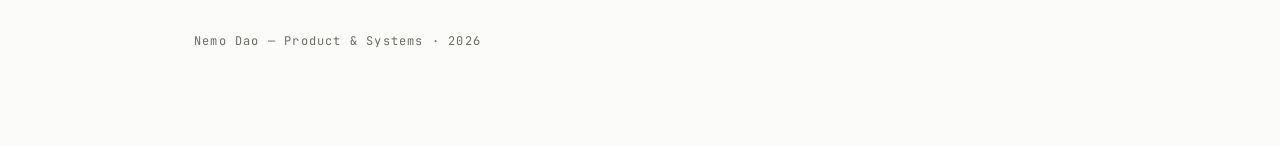
==== commit 8fec246c: "Invert the top-bar portrait disc against the bar Black in light mode, white in dark. --ink is the on" ====
--- a/index.html
+++ b/index.html
@@ -268,10 +268,13 @@
      caption next to it rather than as one lockup. */
   width:26px; height:26px; flex:none;
   border-radius:50%; object-fit:cover; object-position:top center;
-  /* Same reason as the hero portrait: the PNG is a cut-out, so the fill is what
-     makes the circle. --surface-raised here, because the bar itself is canvas
-     and a canvas disc on a canvas bar would be invisible. */
-  background:var(--surface-raised);
+  /* The PNG is a cut-out, so the fill is what makes the circle.
+     --ink, which is the one token that already inverts the way this wants:
+     #141414 in light, #fafafa in dark. So the disc reads black on the light bar
+     and white on the dark one — opposite the bar in both, which is what makes a
+     26px circle hold its own against the wordmark beside it. --surface-raised
+     was only one step off the bar and the disc kept dissolving into it. */
+  background:var(--ink);
 }
 
 /* The sentinel is a zero-size marker, not a spacer: absolute so it adds no
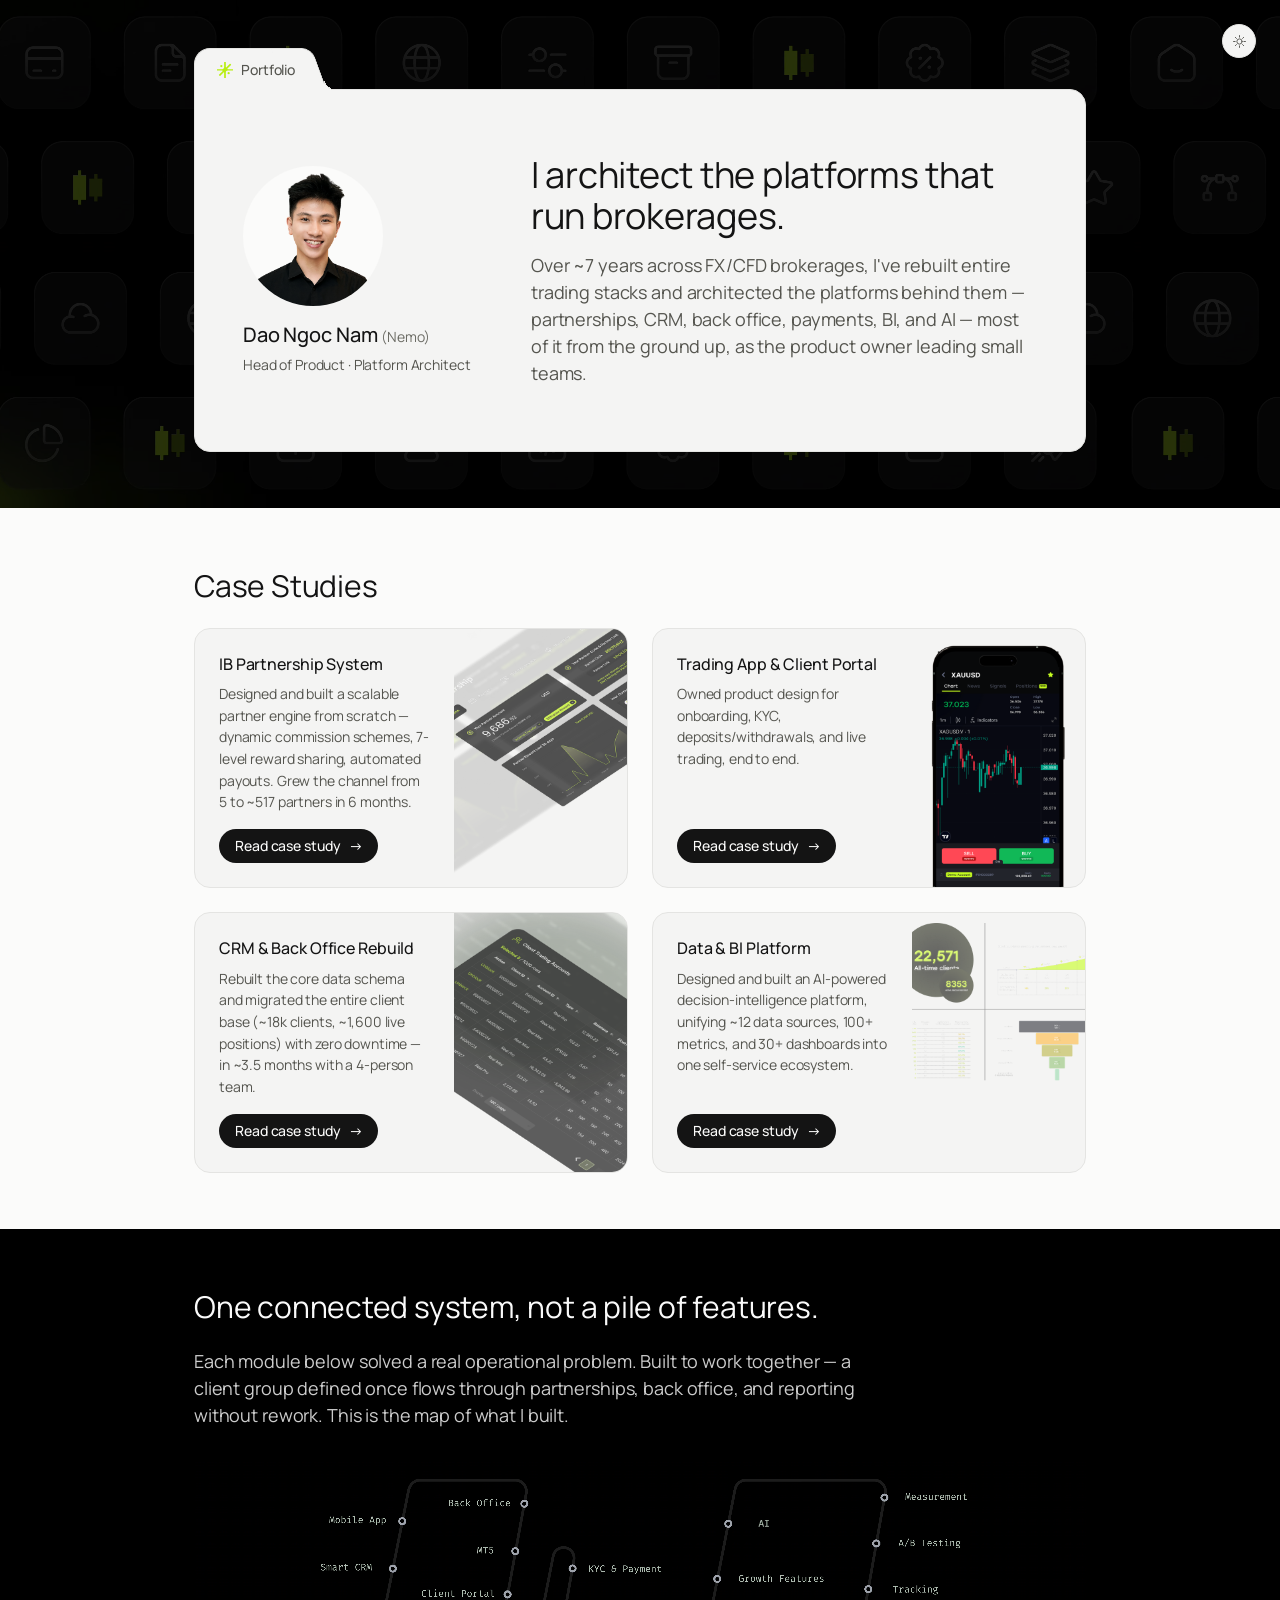
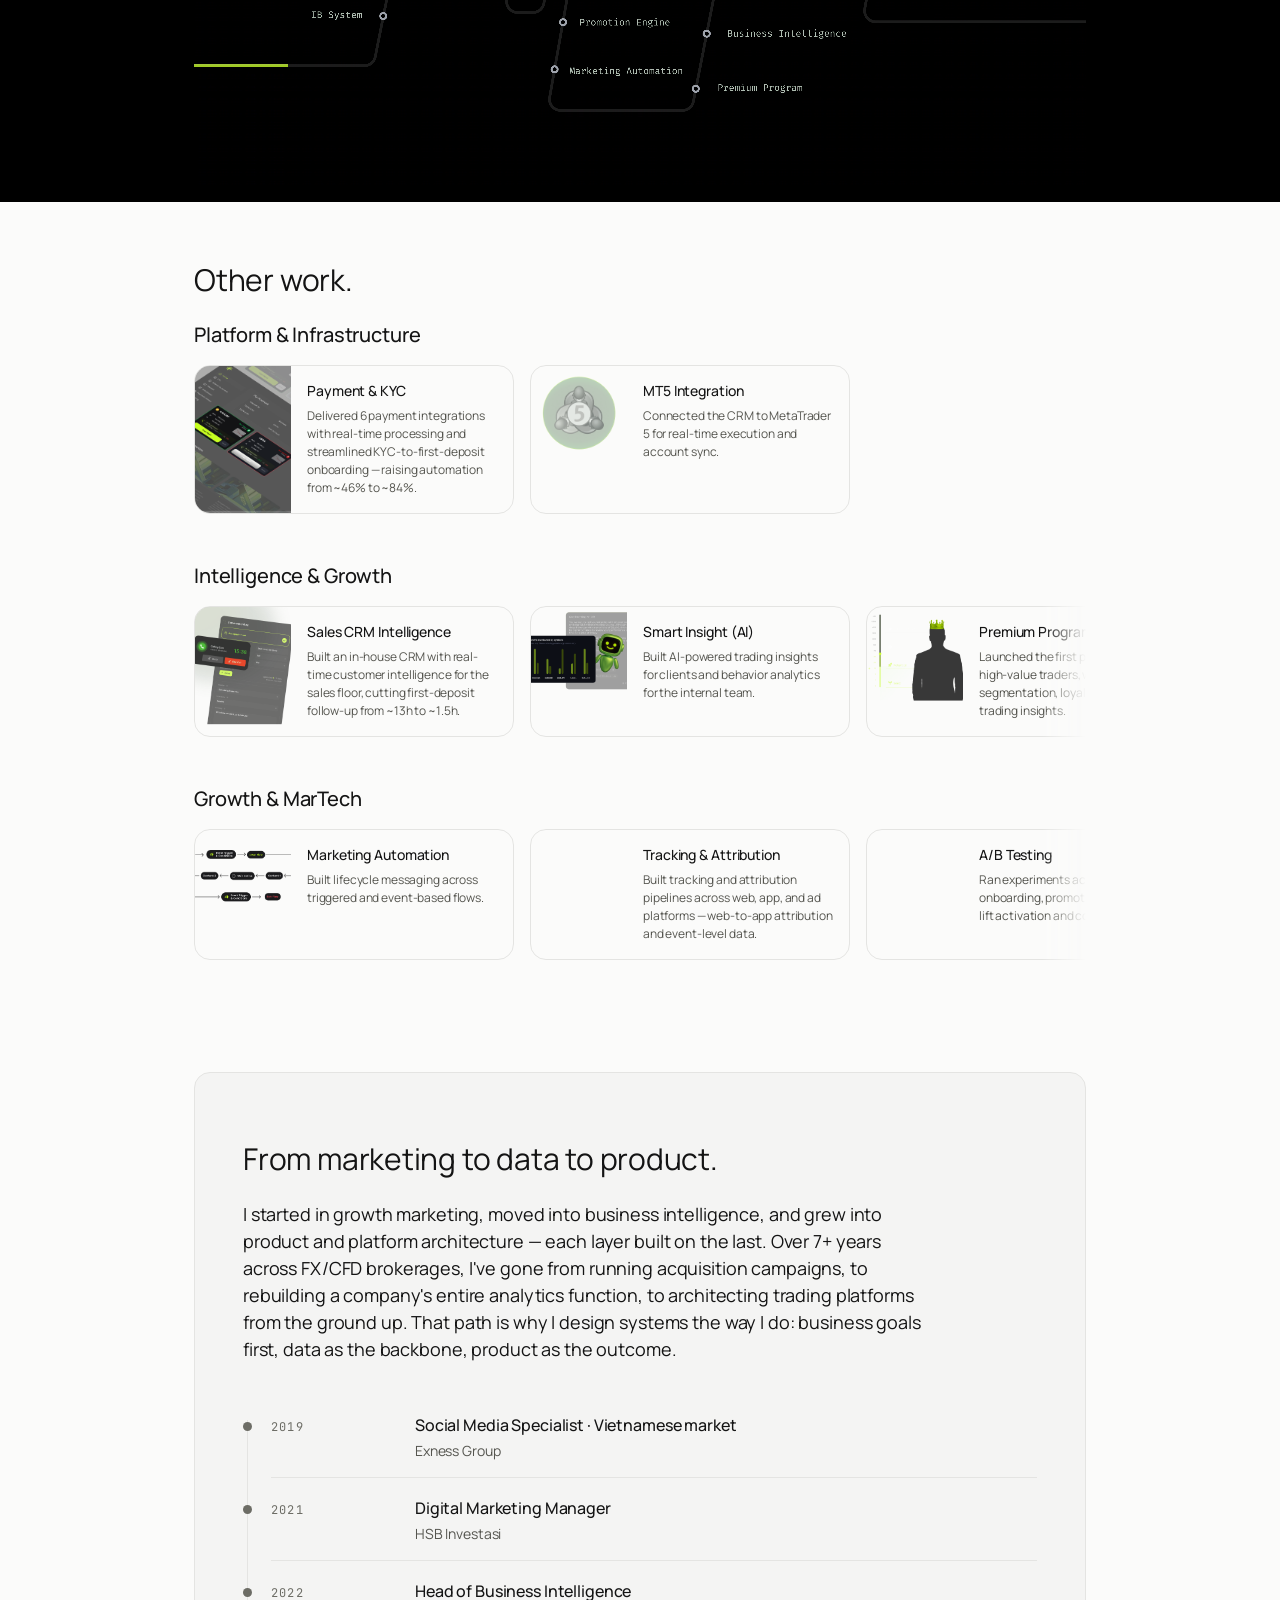
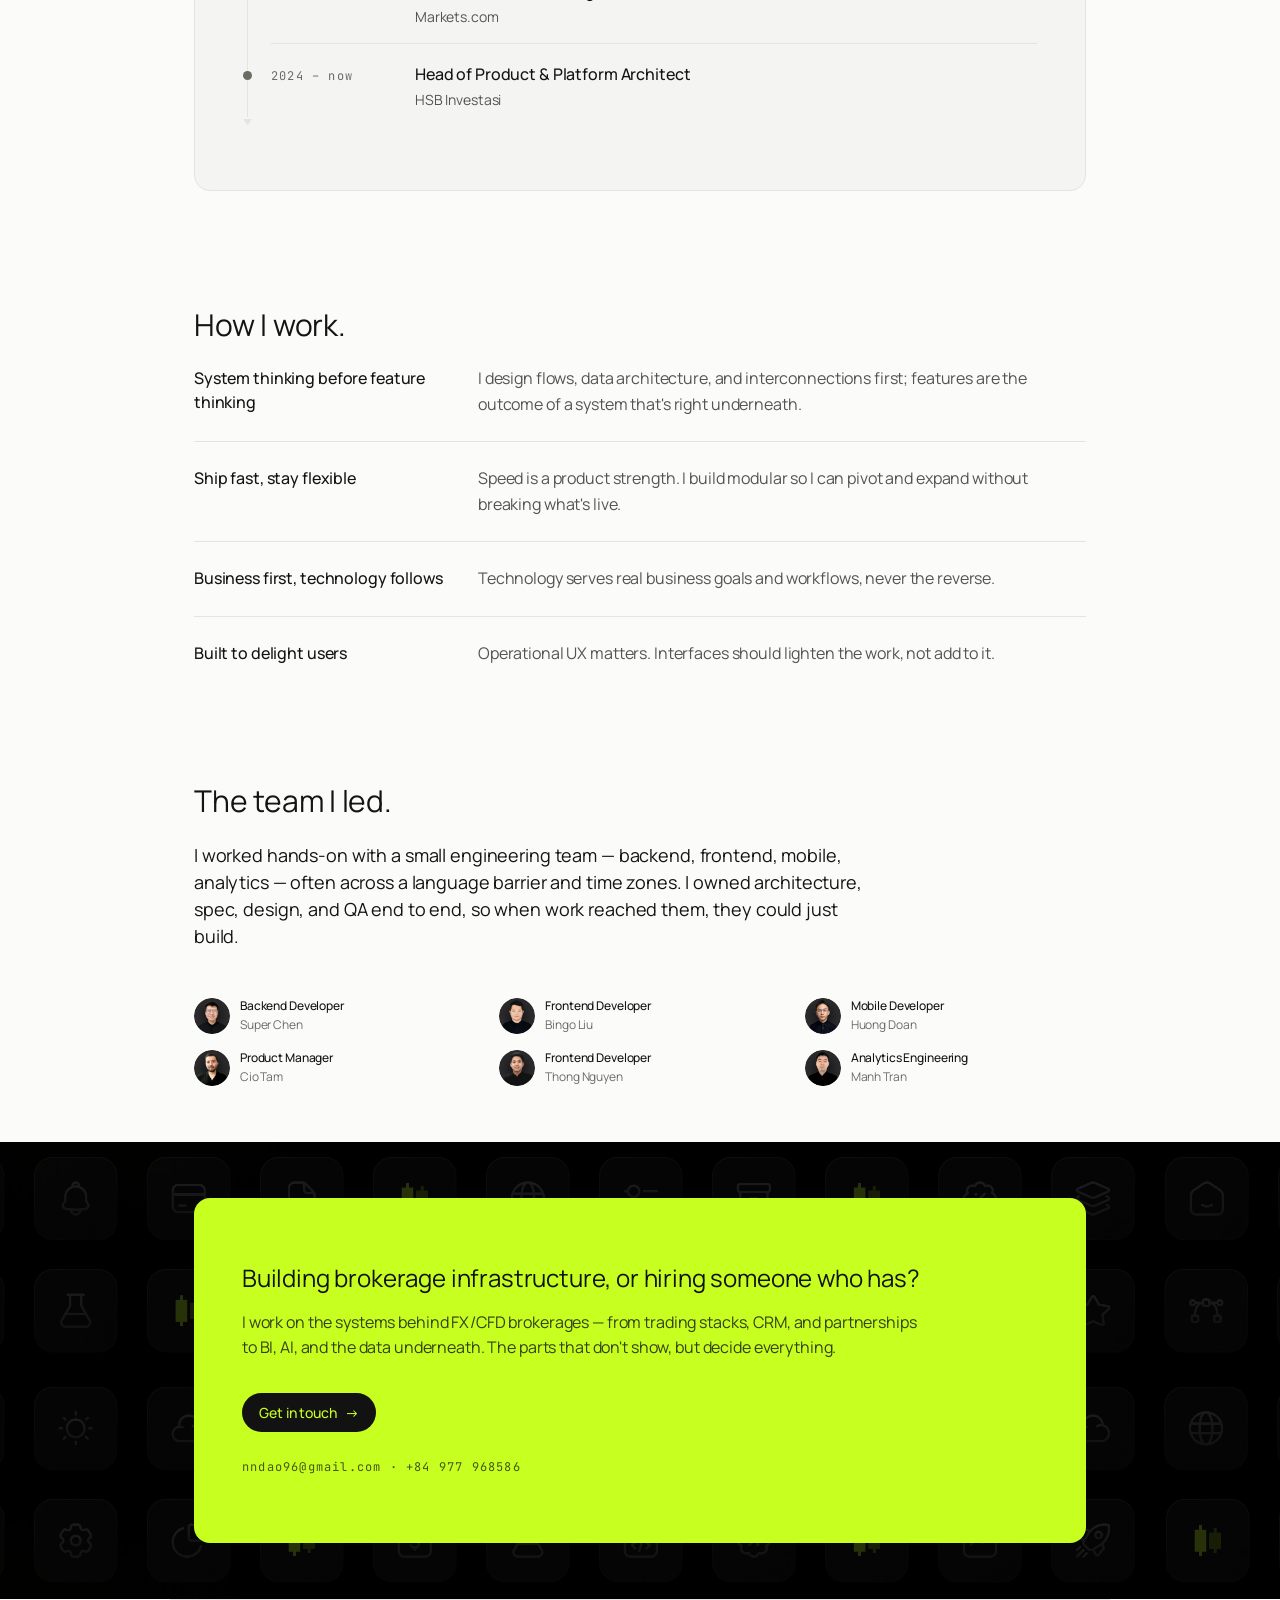
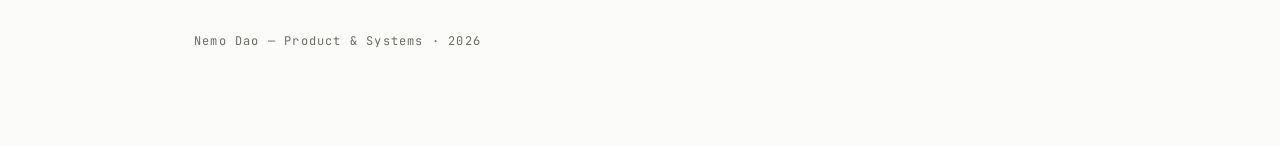
==== commit 33ebab15: "Fade only the right edge of the Other work strips A fade on the left marks track already covered, wh" ====
--- a/index.html
+++ b/index.html
@@ -883,19 +883,19 @@
      element's border box, so the fade stays pinned to the edges while the cards
      scroll underneath. An absolutely-positioned overlay would be a child of the
      scroll container and would slide away with the content.
-     Both widths default to 0, which makes the gradient fully opaque, and script
-     raises only the side that actually has something hidden behind it. */
-  --fade-l:0px;
+     The right edge only. A fade on the left marks track already covered, which
+     the reader has no decision left to make about; the right edge is the one
+     saying there is more. Keeping both made the strip look masked at both ends
+     mid-scroll rather than pointing anywhere.
+     The width defaults to 0, which makes the gradient fully opaque, and script
+     raises it only while something is actually hidden off the right. */
   --fade-r:0px;
   -webkit-mask-image:linear-gradient(to right,
-    transparent 0, #000 var(--fade-l),
     #000 calc(100% - var(--fade-r)), transparent 100%);
           mask-image:linear-gradient(to right,
-    transparent 0, #000 var(--fade-l),
     #000 calc(100% - var(--fade-r)), transparent 100%);
 }
 .strip::-webkit-scrollbar{ display:none; }
-.strip.fade-l{ --fade-l:44px; }
 .strip.fade-r{ --fade-r:44px; }
 /* While a drag is in flight, a stray text selection dragged across the cards
    looks broken. The cursor flips to match. */
@@ -1799,12 +1799,12 @@
 
     Array.prototype.forEach.call(strips, function(s){
 
-      /* --- edge fade: only on a side that actually hides something --- */
+      /* --- edge fade: right side only, and only while it hides something --- */
       function paint(){
         var max = s.scrollWidth - s.clientWidth;
         /* 1px of slack: scrollLeft is fractional on HiDPI and never lands
-           exactly on max, so a strict compare leaves the right fade stuck on. */
-        s.classList.toggle('fade-l', s.scrollLeft > 1);
+           exactly on max, so a strict compare leaves the fade stuck on at the
+           end of the track. */
         s.classList.toggle('fade-r', s.scrollLeft < max - 1);
       }
       s.addEventListener('scroll', paint, {passive:true});
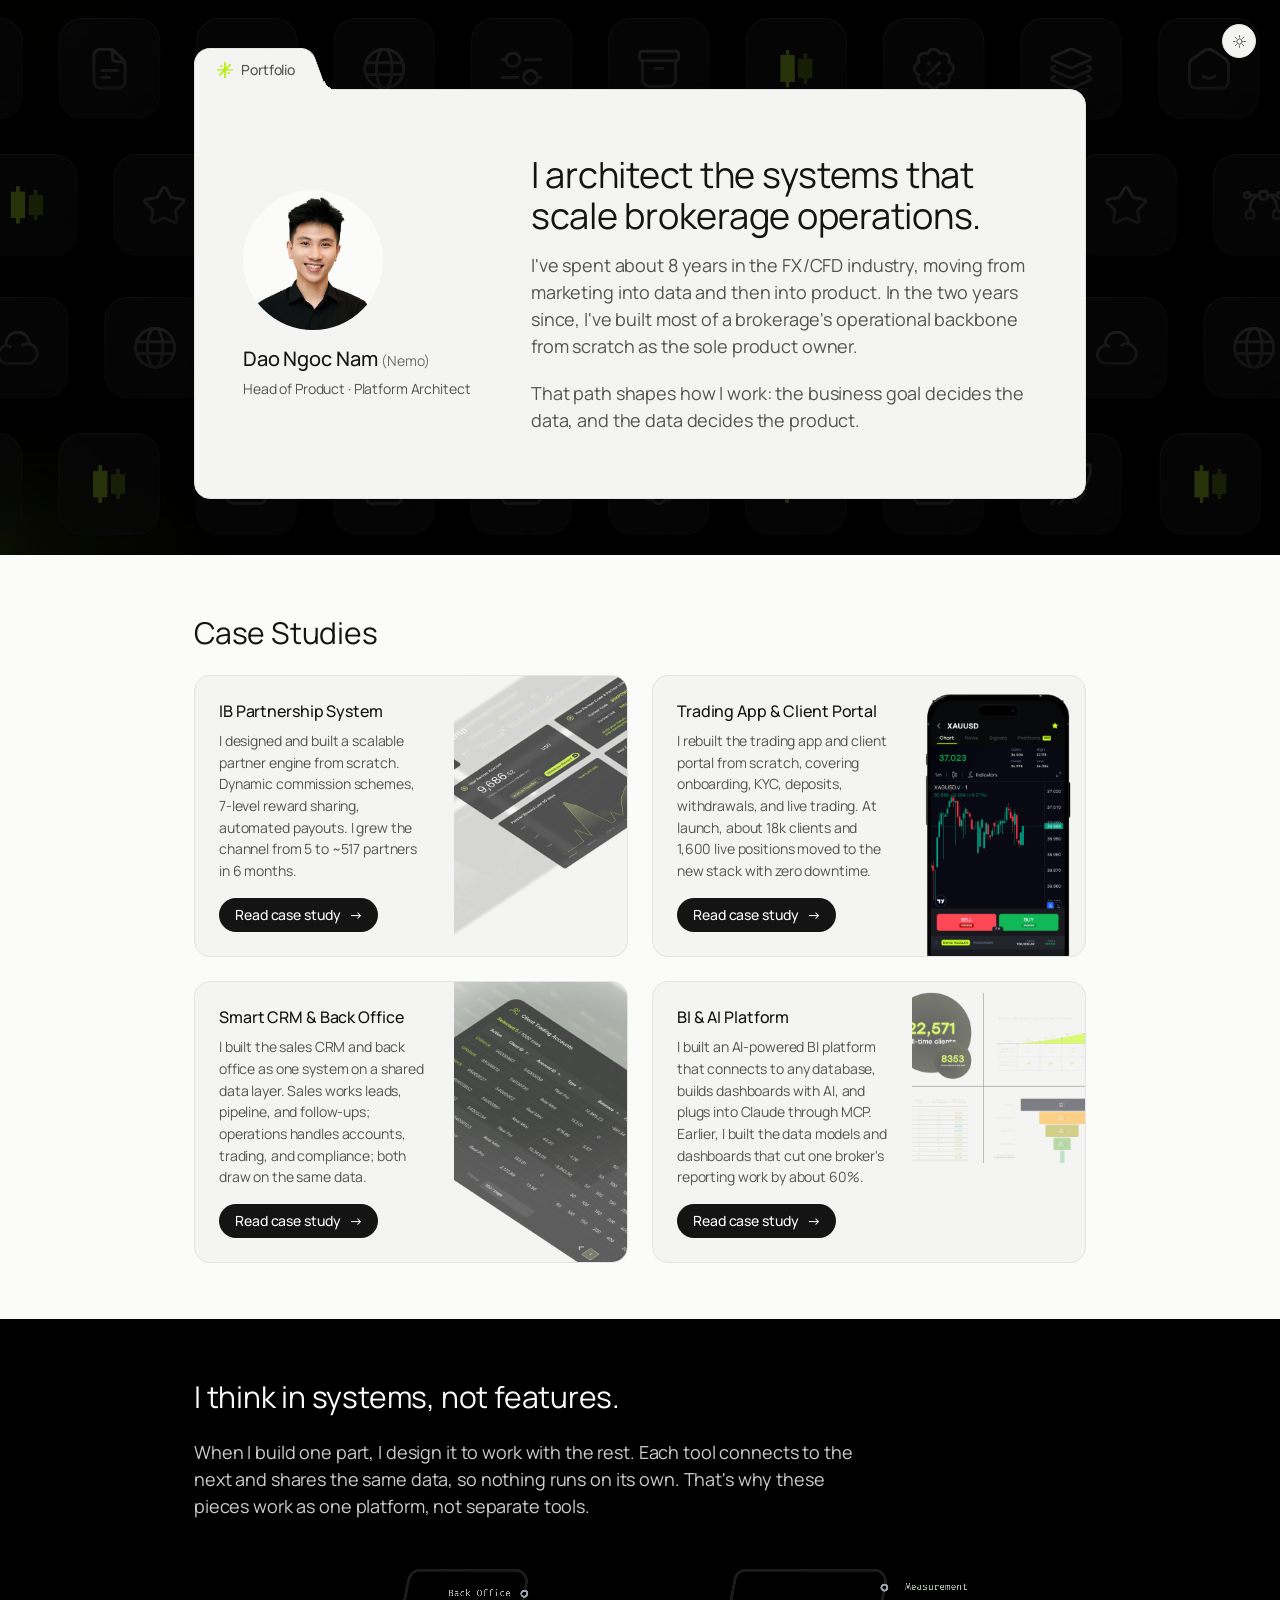
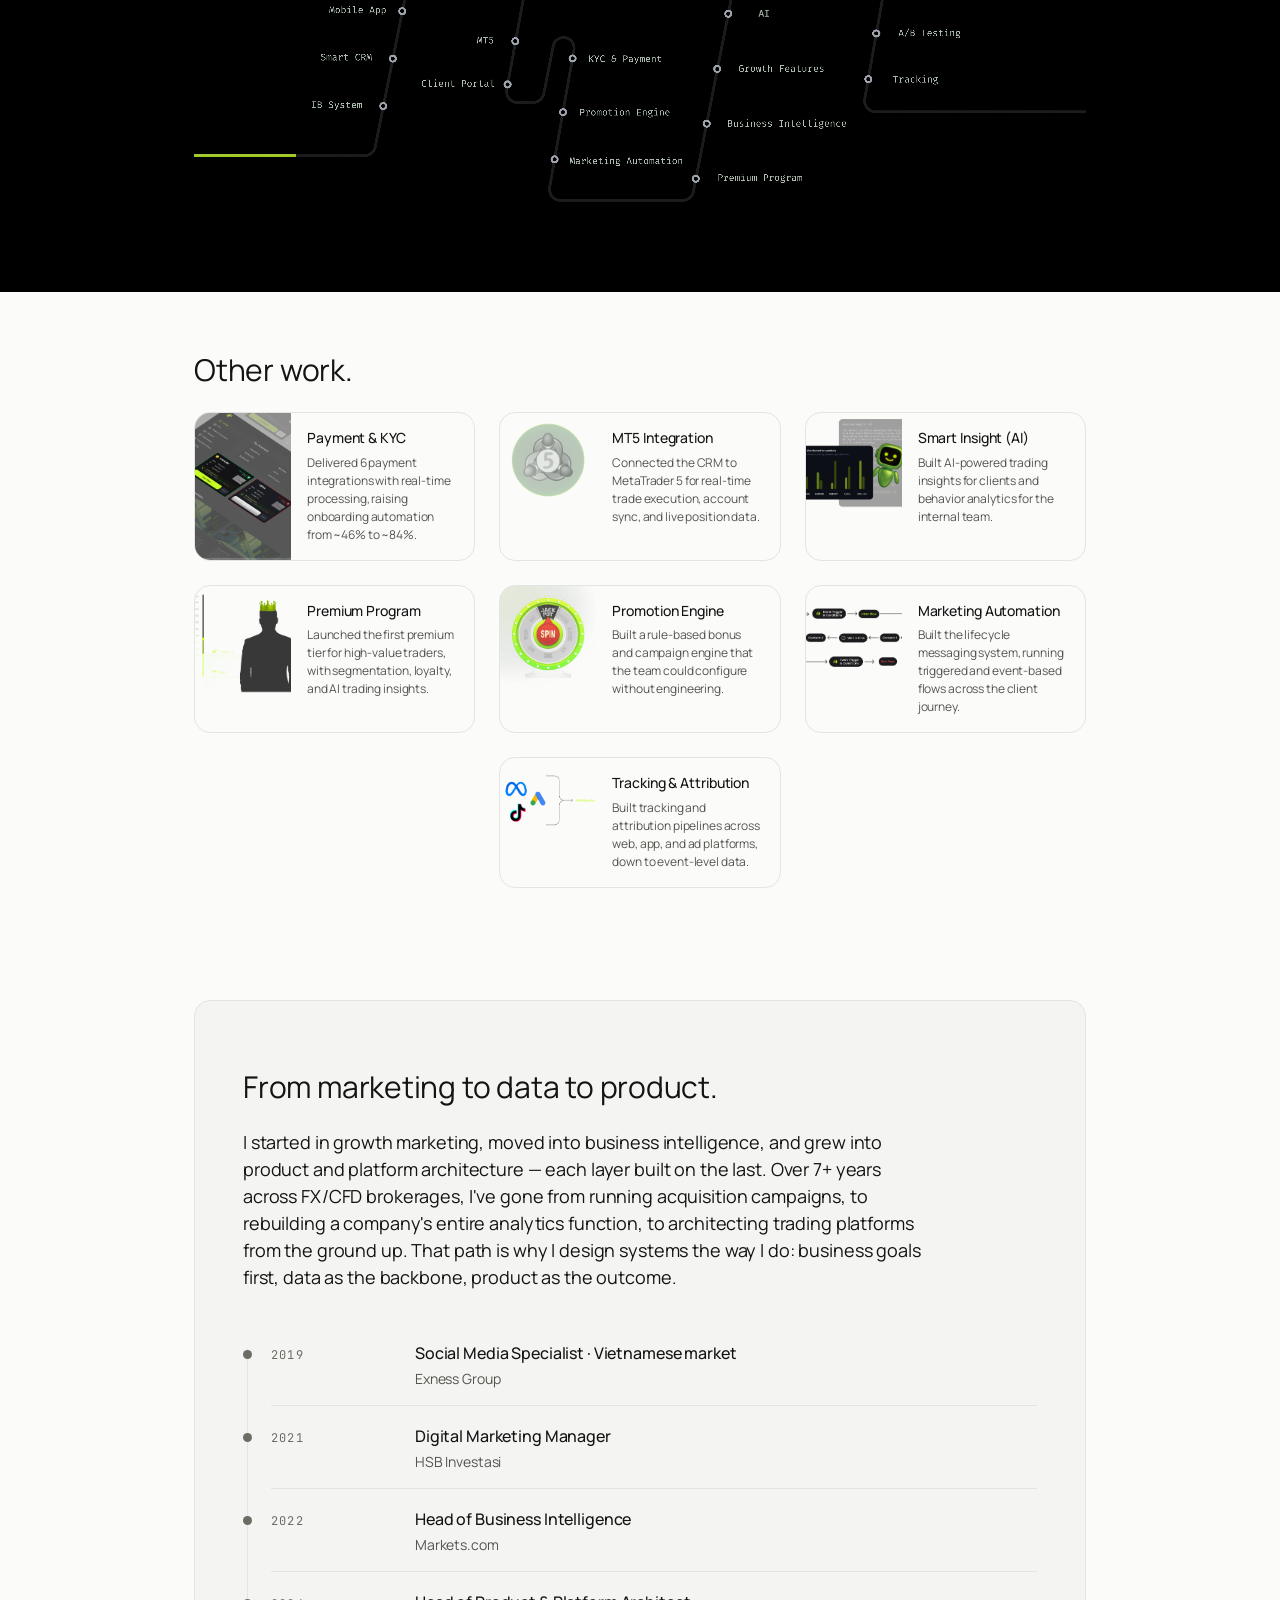
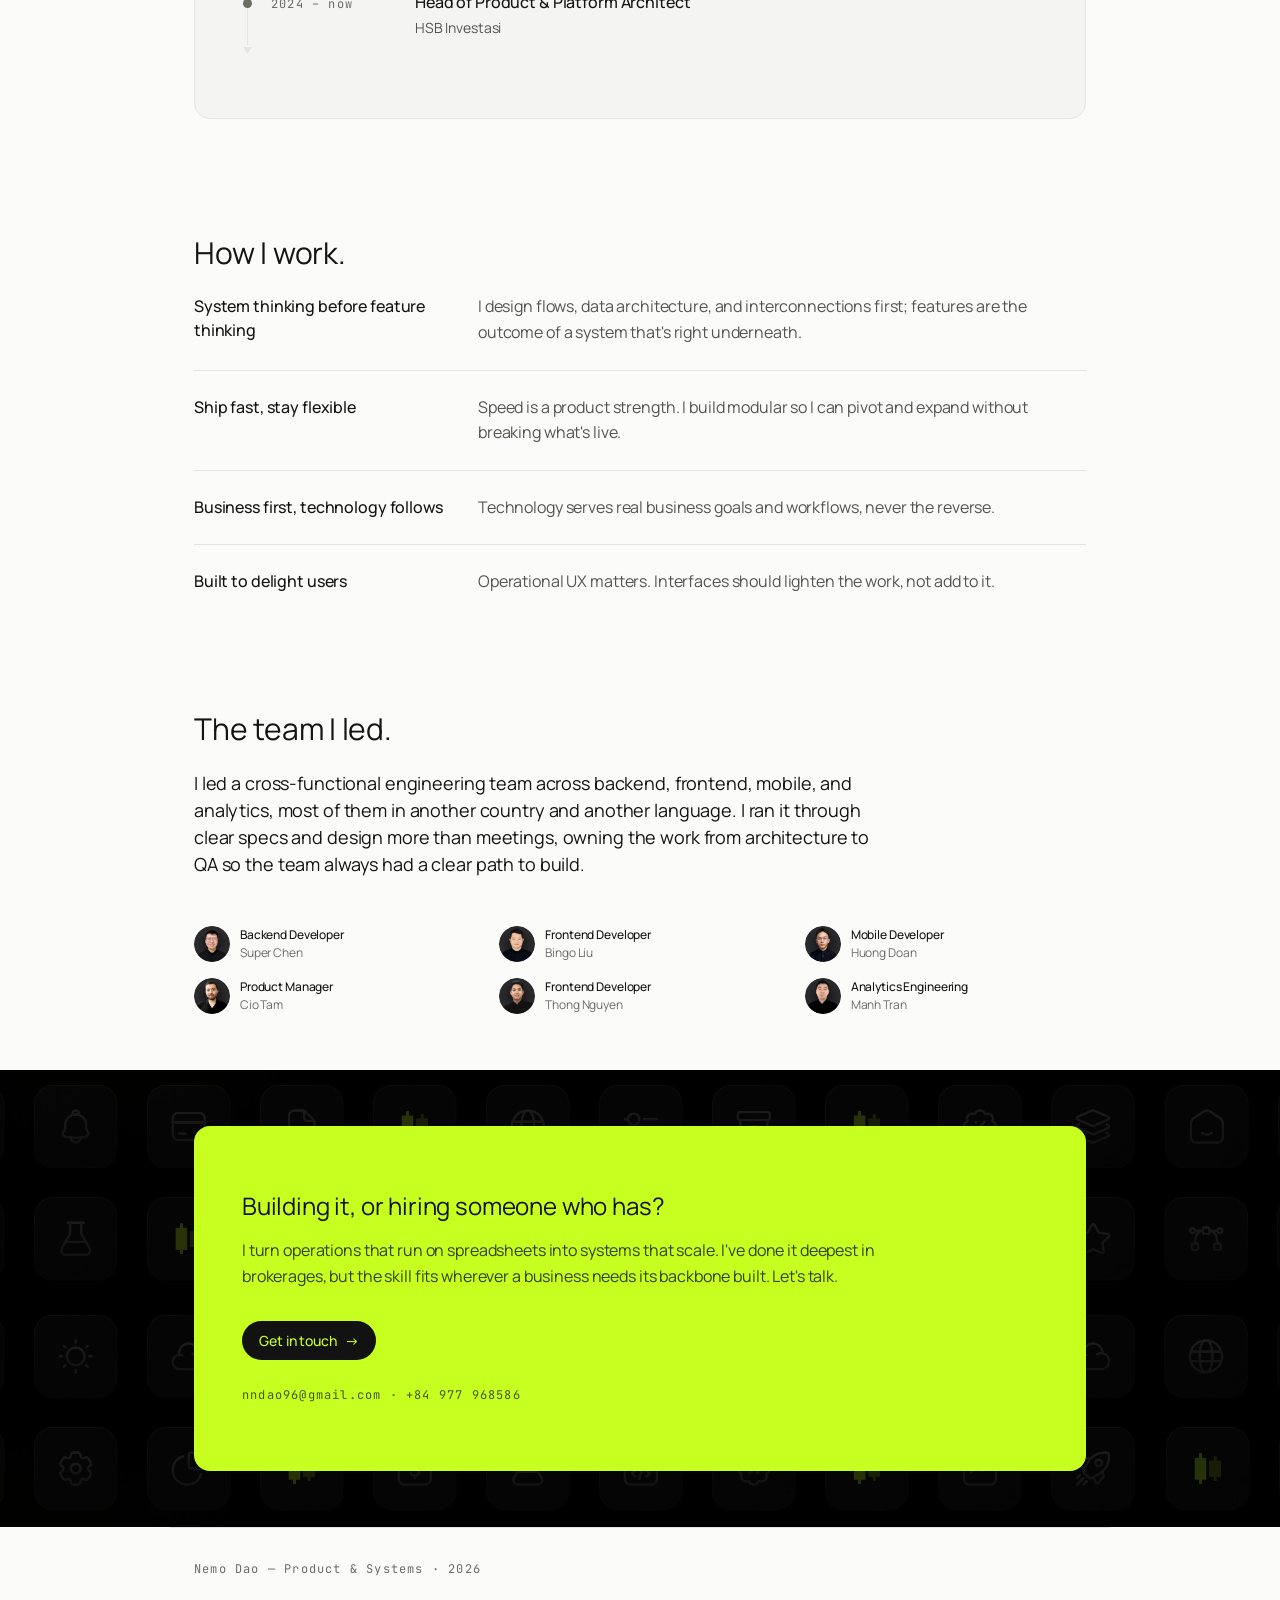
==== commit c87aa9e7: "Rewrite the landing copy in first person; rebuild Other work as one grid Copy, section by section. T" ====
--- a/index.html
+++ b/index.html
@@ -420,8 +420,8 @@
    settles it. Declared BEFORE the heading rules below so that a heading
    followed by a block still binds tightly — headings win the tie by order,
    exactly as they do in the case study. */
-.section > * + :is(.timeline, .team, .grid, .strip, .principles){ margin-top:var(--gap-block); }
-.section > :is(.timeline, .team, .grid, .strip, .principles) + *{ margin-top:var(--gap-block); }
+.section > * + :is(.timeline, .team, .grid, .work-grid, .principles){ margin-top:var(--gap-block); }
+.section > :is(.timeline, .team, .grid, .work-grid, .principles) + *{ margin-top:var(--gap-block); }
 
 /* Section heading — the lime marker.
    display:inline so the wash hugs the words and box-decoration-break gives
@@ -742,6 +742,11 @@
   font-size:var(--text-prose); line-height:1.5;
   color:var(--ink-2); margin:0;
 }
+/* The closing line is its own paragraph so it lands as a conclusion rather than
+   as the tail of the biography. --gap-para is the same p-to-p step the rest of
+   the page runs on; .deck zeroes its own margin, so without this the two would
+   sit flush and read as one block again. */
+.deck + .deck{ margin-top:var(--gap-para); }
 
 /* ---------- ecosystem band ----------
    A full-bleed dark section in BOTH modes. The section carries data-theme="dark"
@@ -849,115 +854,57 @@
   list-style:none; margin:0; padding:0;
 }
 
-/* ---------- "Other work": a scrolling strip, not a grid ----------
-   Ten modules stacked in a wrapping grid claimed as much vertical room as the
-   four case studies above them, which inverted the page's own hierarchy. As a
-   horizontal strip each group occupies one row whatever it holds, and the
-   section reads as the supporting layer it is.
-   overflow-x on a container is not keyboard-operable by default and there are
-   no focusable children inside these cards, so each <ul> carries tabindex="0"
-   and an aria-label — that is what makes the region reachable and scrollable
-   without a mouse (WCAG 2.1.1).
-   No scroll-snap at all, not even `proximity`. Snapping means the strip cannot
-   come to rest where the user let go — it hunts for the nearest anchor, and
-   when the nearest one is where the scroll began it undoes the gesture
-   entirely. Free scrolling stops exactly where the hand stopped. */
-.strip{
-  display:flex; gap:var(--space-16);
-  overflow-x:auto; overflow-y:hidden;
-  -webkit-overflow-scrolling:touch;
+/* ---------- other work: one card grid ----------
+   Flex, not grid, and the reason is the seventh card. Seven is prime, so with
+   three columns the last row always holds one. A grid sizes its tracks once for
+   the whole container, so that card is pinned to column one with two empty
+   tracks beside it, reading as a row that failed to fill. Flex sizes each line
+   on its own, so justify-content can centre the short one and it reads as
+   placed rather than left over.
+   flex-grow is 0 on purpose: letting the lone card grow would stretch it across
+   the full 892px, and .card-media img is aspect-ratio 1/1, so its art panel
+   would become an ~860px square. The basis is a third of the row minus its two
+   gaps, which is exactly what a three-column grid would have given it.
+   .work-grid, not .grid: .grid belongs to the case-study cards, which set their
+   own grid-template-columns, and switching it to flex would silently drop that. */
+.work-grid{
+  display:flex; flex-wrap:wrap; justify-content:center;
+  gap:var(--space-24);
   list-style:none; margin:0; padding:0;
-
-  /* Stops a sideways flick from escaping the strip and becoming the browser's
-     back/forward gesture once the strip hits its end. `contain` keeps the
-     overscroll inside this element without disabling the scroll itself. */
-  overscroll-behavior-x:contain;
-
-  /* No scrollbar. The fade below is the affordance instead. */
-  scrollbar-width:none; -ms-overflow-style:none;
-
-  /* Drag-to-scroll is wired up in script; the cursor advertises it. */
-  cursor:grab;
-
-  /* The edge fade. A mask, not an overlay: mask coordinates are relative to the
-     element's border box, so the fade stays pinned to the edges while the cards
-     scroll underneath. An absolutely-positioned overlay would be a child of the
-     scroll container and would slide away with the content.
-     The right edge only. A fade on the left marks track already covered, which
-     the reader has no decision left to make about; the right edge is the one
-     saying there is more. Keeping both made the strip look masked at both ends
-     mid-scroll rather than pointing anywhere.
-     The width defaults to 0, which makes the gradient fully opaque, and script
-     raises it only while something is actually hidden off the right. */
-  --fade-r:0px;
-  -webkit-mask-image:linear-gradient(to right,
-    #000 calc(100% - var(--fade-r)), transparent 100%);
-          mask-image:linear-gradient(to right,
-    #000 calc(100% - var(--fade-r)), transparent 100%);
-}
-.strip::-webkit-scrollbar{ display:none; }
-.strip.fade-r{ --fade-r:44px; }
-/* While a drag is in flight, a stray text selection dragged across the cards
-   looks broken. The cursor flips to match. */
-.strip.dragging{
-  cursor:grabbing;
-  user-select:none; -webkit-user-select:none;
-}
-/* The native image-drag ghost hijacks a mouse drag before it can scroll.
-   pointer-events:none also means every press lands on the card, so the drag
-   starts the same wherever inside the strip it begins — these cards hold
-   nothing clickable, so nothing is lost. */
-.strip img{
-  -webkit-user-drag:none;
-  pointer-events:none;
-}
-.strip:focus-visible{
-  outline:2px solid var(--focus); outline-offset:4px;
-  border-radius:var(--radius-card);
-}
-/* A fixed basis rather than a fraction: cards must NOT divide the container, or
-   nothing overflows and there is nothing to scroll. 320 also leaves the third
-   card half-visible at 892, which is the affordance that says "there is more".
-   padding:0 and gap:0 on the card: the picture runs to the card's own edges
-   now, so the inset moves onto the text alone. overflow:hidden is what makes
-   the card's 16px radius cut the picture's corners instead of letting them
-   square off through it. */
-.strip .card{
-  flex:0 0 320px;
-  flex-direction:row; align-items:stretch; gap:0;
-  padding:0; overflow:hidden;
-}
-/* A bleed, not a frame. It touches the card's left, top and bottom edges — no
-   padding, no border, no radius of its own, and align-self:stretch is what
-   carries it the full height. 96px, up from 72: without the card's 16px inset
-   beside it the band needs a little more width to read as a band.
-   The art ground stays as the fallback behind a missing file. */
-.strip .card-media{
+}
+.work-grid > .card{
+  flex:0 1 calc((100% - 2 * var(--space-24)) / 3);
+  min-width:0;
+}
+
+/* The card interior as it stands on the published site (commit 33ebab1), lifted
+   off the .strip rules it used to live in. Two separate concerns share the word
+   "flex" here without colliding: the rule above sizes the card as an ITEM of the
+   grid, this one makes the card a row CONTAINER for its own two halves.
+   The picture is a bleed, not a framed tile: no ground, no hairline, no radius,
+   and it stretches the full height of the card so both columns end flush. cover
+   rather than contain, because a 96px column of a 774x780 source has to crop
+   something and the centre is the part worth keeping.
+   Type steps down one rung from the vertical card's 16/14 to 14/12: the copy is
+   sharing a 281px card with a 96px picture, so it is a caption now, not body. */
+.work-grid > .card{
+  flex-direction:row; align-items:stretch;
+  gap:0; padding:0; overflow:hidden;
+}
+.work-grid .card-media{
   flex:none; align-self:stretch;
-  width:96px; padding:0; margin:0; border:0; border-radius:0;
-  /* No ground of its own. Every source carries an alpha channel, so where the
-     artwork is transparent the card's own fill now shows through and the
-     picture sits ON the card rather than on a panel inset into it.
-     --surface-art was doing real work while the media was a framed tile; as a
-     bleed it only drew a second surface a few levels off the card's. */
-  background:transparent;
-  overflow:hidden;
-}
-/* cover, not contain: the band is taller than it is wide, and contain would
-   draw the square source at 96x96 and leave the rest of the column empty — the
-   shape would change but nothing would be gained. The sources are centre-
-   weighted, so a centred crop keeps the subject. */
-.strip .card-media img{
+  width:96px;
+  padding:0; margin:0; border:0; border-radius:0;
+  background:transparent; overflow:hidden;
+}
+.work-grid .card-media img{
   width:100%; height:100%;
   aspect-ratio:auto;
   object-fit:cover; object-position:center;
 }
-/* The inset the card gave up. min-width:0 lets the column shrink inside the
-   flex row; without it a long unbroken word would push the card past its
-   320px basis. */
-.strip .card-text{ min-width:0; padding:var(--space-16); }
-.strip .card h4{ font-size:var(--text-body-sm); line-height:1.35; }
-.strip .card p{ font-size:var(--text-caption); line-height:1.5; margin:6px 0 0; }
+.work-grid .card-text{ min-width:0; padding:var(--space-16); }
+.work-grid .card h4{ font-size:var(--text-body-sm); line-height:1.35; }
+.work-grid .card p{ font-size:var(--text-caption); line-height:1.5; margin:6px 0 0; }
 /* Same rule as every card in the case study: canvas colour, one hairline,
    16px radius. No shadow, no tint. */
 .card{
@@ -1353,9 +1300,6 @@
   h1.title{ font-size:26px; }
   /* One card per row: two columns of ~160px would break every project name. */
   .grid{ grid-template-columns:1fr; }
-  /* 280 on a 358px row leaves a clear sliver of the next card. At 320 the peek
-     was 38px, which reads as a clipped card rather than an invitation. */
-  .strip .card{ flex-basis:280px; }
   /* EXPERIMENT — phone keeps the desktop's row instead of stacking.
      The card inherits flex-direction:row from the base rule; only the split and
      the side change. order:-1 puts the picture on the LEFT while the DOM keeps
@@ -1381,6 +1325,9 @@
      Each column gets 171px, leaving 125px for the text beside a 36px avatar.
      At --text-caption every role fits on one line, so the avatar keeps its
      desktop size here — no phone-only shrink is needed any more. */
+  /* One card per row. Two columns of ~160px would break every project name,
+     and at one column the trailing-card problem disappears with them. */
+  .work-grid > .card{ flex-basis:100%; }
   .team{ grid-template-columns:1fr 1fr; gap:var(--space-16); }
   .burst{ padding:var(--space-40) var(--space-24); }
   .band .eco-wide{ display:none; }
@@ -1459,8 +1406,9 @@
       </div>
 
       <div class="statement">
-        <h1 class="title">I architect the platforms that run brokerages.</h1>
-        <p class="deck">Over ~7 years across FX/CFD brokerages, I've rebuilt entire trading stacks and architected the platforms behind them — partnerships, CRM, back office, payments, BI, and AI — most of it from the ground up, as the product owner leading small teams.</p>
+        <h1 class="title">I architect the systems that scale brokerage operations.</h1>
+        <p class="deck">I've spent about <span id="years-in-industry">8</span> years in the FX/CFD industry, moving from marketing into data and then into product. In the two years since, I've built most of a brokerage's operational backbone from scratch as the sole product owner.</p>
+        <p class="deck">That path shapes how I work: the business goal decides the data, and the data decides the product.</p>
       </div>
 
     </div>
@@ -1480,7 +1428,7 @@
       <li class="card">
         <div class="card-body">
             <h4>IB Partnership System</h4>
-            <p>Designed and built a scalable partner engine from scratch — dynamic commission schemes, 7-level reward sharing, automated payouts. Grew the channel from 5 to ~517 partners in 6 months.</p>
+            <p>I designed and built a scalable partner engine from scratch. Dynamic commission schemes, 7-level reward sharing, automated payouts. I grew the channel from 5 to ~517 partners in 6 months.</p>
             <a class="card-btn" href="partnership-case-study.html">Read case study <span class="arw" aria-hidden="true">&rarr;</span></a>
         </div>
         <div class="card-media">
@@ -1490,7 +1438,7 @@
       <li class="card">
         <div class="card-body">
             <h4>Trading App &amp; Client Portal</h4>
-            <p>Owned product design for onboarding, KYC, deposits/withdrawals, and live trading, end to end.</p>
+            <p>I rebuilt the trading app and client portal from scratch, covering onboarding, KYC, deposits, withdrawals, and live trading. At launch, about 18k clients and 1,600 live positions moved to the new stack with zero downtime.</p>
             <!-- TODO: swap for <a class="card-btn" href="..."> once the write-up exists. -->
             <button type="button" class="card-btn">Read case study <span class="arw" aria-hidden="true">&rarr;</span></button>
         </div>
@@ -1500,8 +1448,8 @@
       </li>
       <li class="card">
         <div class="card-body">
-            <h4>CRM &amp; Back Office Rebuild</h4>
-            <p>Rebuilt the core data schema and migrated the entire client base (~18k clients, ~1,600 live positions) with zero downtime — in ~3.5 months with a 4-person team.</p>
+            <h4>Smart CRM &amp; Back Office</h4>
+            <p>I built the sales CRM and back office as one system on a shared data layer. Sales works leads, pipeline, and follow-ups; operations handles accounts, trading, and compliance; both draw on the same data.</p>
             <!-- TODO: swap for <a class="card-btn" href="..."> once the write-up exists. -->
             <button type="button" class="card-btn">Read case study <span class="arw" aria-hidden="true">&rarr;</span></button>
         </div>
@@ -1511,8 +1459,8 @@
       </li>
       <li class="card">
         <div class="card-body">
-            <h4>Data &amp; BI Platform</h4>
-            <p>Designed and built an AI-powered decision-intelligence platform, unifying ~12 data sources, 100+ metrics, and 30+ dashboards into one self-service ecosystem.</p>
+            <h4>BI &amp; AI Platform</h4>
+            <p>I built an AI-powered BI platform that connects to any database, builds dashboards with AI, and plugs into Claude through MCP. Earlier, I built the data models and dashboards that cut one broker's reporting work by about 60%.</p>
             <!-- TODO: swap for <a class="card-btn" href="..."> once the write-up exists. -->
             <button type="button" class="card-btn">Read case study <span class="arw" aria-hidden="true">&rarr;</span></button>
         </div>
@@ -1526,8 +1474,8 @@
   <!-- ============ ECOSYSTEM MAP ============ -->
   <section class="band" data-theme="dark" aria-labelledby="eco-title">
     <div class="wrap section">
-      <div class="sec"><h2 id="eco-title">One connected system, not a pile of features.</h2></div>
-      <p class="measure">Each module below solved a real operational problem. Built to work together — a client group defined once flows through partnerships, back office, and reporting without rework. This is the map of what I built.</p>
+      <div class="sec"><h2 id="eco-title">I think in systems, not features.</h2></div>
+      <p class="measure">When I build one part, I design it to work with the rest. Each tool connects to the next and shares the same data, so nothing runs on its own. That's why these pieces work as one platform, not separate tools.</p>
 
       <video class="eco eco-wide" src="videos/ecosystem-wide.webm"
              autoplay loop muted playsinline preload="none"
@@ -1539,18 +1487,20 @@
   </section>
 
   <!-- ============ WORK ============ -->
-  <section class="wrap section" aria-labelledby="work-title">
+      <section class="wrap section" aria-labelledby="work-title">
     <div class="sec"><h2 id="work-title">Other work.</h2></div>
 
-    <h3 class="sub">Platform &amp; Infrastructure</h3>
-    <ul class="strip" tabindex="0" aria-label="Platform and infrastructure modules">
+    <!-- One list, no sub-groups, and no links: these are things I built, not
+         write-ups to open. Seven is prime, so the last row can never be full;
+         see .work-grid for how that row is handled. -->
+    <ul class="work-grid" aria-label="Other modules I built">
       <li class="card">
         <div class="card-media">
           <img src="images/client-portal.png" alt="Illustration of payments and onboarding: a client portal with deposit, withdrawal and document-submission steps" loading="lazy" decoding="async">
         </div>
         <div class="card-text">
           <h4>Payment &amp; KYC</h4>
-          <p>Delivered 6 payment integrations with real-time processing and streamlined KYC-to-first-deposit onboarding — raising automation from ~46% to ~84%.</p>
+          <p>Delivered 6 payment integrations with real-time processing, raising onboarding automation from ~46% to ~84%.</p>
         </div>
       </li>
       <li class="card">
@@ -1559,20 +1509,7 @@
         </div>
         <div class="card-text">
           <h4>MT5 Integration</h4>
-          <p>Connected the CRM to MetaTrader 5 for real-time execution and account sync.</p>
-        </div>
-      </li>
-    </ul>
-
-    <h3 class="sub">Intelligence &amp; Growth</h3>
-    <ul class="strip" tabindex="0" aria-label="Intelligence and growth modules">
-      <li class="card">
-        <div class="card-media">
-          <img src="images/smart-crm.png" alt="Illustration of the sales CRM: a client conversation log with an appointment field and an active call" loading="lazy" decoding="async">
-        </div>
-        <div class="card-text">
-          <h4>Sales CRM Intelligence</h4>
-          <p>Built an in-house CRM with real-time customer intelligence for the sales floor, cutting first-deposit follow-up from ~13h to ~1.5h.</p>
+          <p>Connected the CRM to MetaTrader 5 for real-time trade execution, account sync, and live position data.</p>
         </div>
       </li>
       <li class="card">
@@ -1593,17 +1530,22 @@
           <p>Launched the first premium tier for high-value traders, with segmentation, loyalty, and AI trading insights.</p>
         </div>
       </li>
-    </ul>
-
-    <h3 class="sub">Growth &amp; MarTech</h3>
-    <ul class="strip" tabindex="0" aria-label="Growth and marketing technology modules">
+      <li class="card">
+        <div class="card-media">
+          <img src="images/promotion-engine.png" alt="Illustration of the promotion engine: a configurable prize wheel with jackpot, multiplier and lose segments" loading="lazy" decoding="async">
+        </div>
+        <div class="card-text">
+          <h4>Promotion Engine</h4>
+          <p>Built a rule-based bonus and campaign engine that the team could configure without engineering.</p>
+        </div>
+      </li>
       <li class="card">
         <div class="card-media">
           <img src="images/marketing-automation.png" alt="Illustration of a lifecycle flow: event trigger, enter flow, first message, a timed wait, second message, then exit" loading="lazy" decoding="async">
         </div>
         <div class="card-text">
           <h4>Marketing Automation</h4>
-          <p>Built lifecycle messaging across triggered and event-based flows.</p>
+          <p>Built the lifecycle messaging system, running triggered and event-based flows across the client journey.</p>
         </div>
       </li>
       <li class="card">
@@ -1612,34 +1554,7 @@
         </div>
         <div class="card-text">
           <h4>Tracking &amp; Attribution</h4>
-          <p>Built tracking and attribution pipelines across web, app, and ad platforms — web-to-app attribution and event-level data.</p>
-        </div>
-      </li>
-      <li class="card">
-        <div class="card-media">
-          <img src="images/a-b-testing.png" alt="Illustration of an experiment: users split into A and B test groups, with a results table marking the winning variant" loading="lazy" decoding="async">
-        </div>
-        <div class="card-text">
-          <h4>A/B Testing</h4>
-          <p>Ran experiments across onboarding, promotions, and UI to lift activation and conversion.</p>
-        </div>
-      </li>
-      <li class="card">
-        <div class="card-media">
-          <img src="images/promotion-engine.png" alt="Illustration of the promotion engine: a configurable prize wheel with jackpot, multiplier and lose segments" loading="lazy" decoding="async">
-        </div>
-        <div class="card-text">
-          <h4>Promotion Engine</h4>
-          <p>Built a rule-based bonus and campaign engine, configurable without code.</p>
-        </div>
-      </li>
-      <li class="card">
-        <div class="card-media">
-          <img src="images/growth-features.png" alt="Illustration of the growth mechanics: a referral badge representing a group of invited clients" loading="lazy" decoding="async">
-        </div>
-        <div class="card-text">
-          <h4>Growth Features</h4>
-          <p>Built acquisition and engagement mechanics that scale without manual work.</p>
+          <p>Built tracking and attribution pipelines across web, app, and ad platforms, down to event-level data.</p>
         </div>
       </li>
     </ul>
@@ -1698,7 +1613,7 @@
   <!-- ============ TEAM ============ -->
   <section class="wrap section" aria-labelledby="team-title">
     <div class="sec"><h2 id="team-title">The team I led.</h2></div>
-    <p class="measure">I worked hands-on with a small engineering team — backend, frontend, mobile, analytics — often across a language barrier and time zones. I owned architecture, spec, design, and QA end to end, so when work reached them, they could just build.</p>
+    <p class="measure">I led a cross-functional engineering team across backend, frontend, mobile, and analytics, most of them in another country and another language. I ran it through clear specs and design more than meetings, owning the work from architecture to QA so the team always had a clear path to build.</p>
 
     <ul class="team">
       <li><figure>
@@ -1734,8 +1649,8 @@
            autoplay loop muted playsinline preload="none" aria-hidden="true"></video>
     <div class="wrap section">
     <div class="burst">
-      <h2 id="contact-title">Building brokerage infrastructure, or hiring someone who has?</h2>
-      <p>I work on the systems behind FX/CFD brokerages — from trading stacks, CRM, and partnerships to BI, AI, and the data underneath. The parts that don't show, but decide everything.</p>
+      <h2 id="contact-title">Building it, or hiring someone who has?</h2>
+      <p>I turn operations that run on spreadsheets into systems that scale. I've done it deepest in brokerages, but the skill fits wherever a business needs its backbone built. Let's talk.</p>
       <a class="btn" href="mailto:nndao96@gmail.com">Get in touch <span aria-hidden="true">&rarr;</span></a>
       <p class="burst-contact"><a href="mailto:nndao96@gmail.com">nndao96@gmail.com</a> &middot; <a href="tel:+84977968586">+84 977 968586</a></p>
     </div>
@@ -1789,71 +1704,6 @@
     }, {threshold:0}).observe(mark);
   })();
 
-  /* The "Other work" strips: edge fade + drag-to-scroll.
-     Trackpad and touch already scroll these natively; overscroll-behavior-x in
-     the stylesheet is what stops that gesture turning into browser back/forward
-     at the ends. This adds the two things CSS cannot do on its own. */
-  (function(){
-    var strips = document.querySelectorAll('.strip');
-    if (!strips.length) return;
-
-    Array.prototype.forEach.call(strips, function(s){
-
-      /* --- edge fade: right side only, and only while it hides something --- */
-      function paint(){
-        var max = s.scrollWidth - s.clientWidth;
-        /* 1px of slack: scrollLeft is fractional on HiDPI and never lands
-           exactly on max, so a strict compare leaves the fade stuck on at the
-           end of the track. */
-        s.classList.toggle('fade-r', s.scrollLeft < max - 1);
-      }
-      s.addEventListener('scroll', paint, {passive:true});
-      window.addEventListener('resize', paint, {passive:true});
-      paint();
-
-      /* --- drag to scroll --- */
-      var down = false, startX = 0, startLeft = 0, moved = 0, id = null;
-
-      s.addEventListener('pointerdown', function(e){
-        /* Mouse and pen only. Touch already scrolls natively, and capturing it
-           here would replace momentum scrolling with a worse copy of it. */
-        if (e.pointerType === 'touch') return;
-        down = true; moved = 0; id = e.pointerId;
-        startX = e.clientX; startLeft = s.scrollLeft;
-        s.classList.add('dragging');
-        s.setPointerCapture(id);
-      });
-
-      s.addEventListener('pointermove', function(e){
-        if (!down) return;
-        var dx = e.clientX - startX;
-        if (Math.abs(dx) > moved) moved = Math.abs(dx);
-        s.scrollLeft = startLeft - dx;
-        /* Called directly rather than waiting on the scroll event: that event is
-           dispatched asynchronously, so the fade would trail a frame behind the
-           pointer through the whole drag. */
-        paint();
-        e.preventDefault();
-      });
-
-      function release(e){
-        if (!down) return;
-        down = false;
-        s.classList.remove('dragging');
-        try { s.releasePointerCapture(id); } catch(err){}
-      }
-      s.addEventListener('pointerup', release);
-      s.addEventListener('pointercancel', release);
-
-      /* A drag that ends over a link would otherwise fire its click. Captured on
-         the way down so it is suppressed before the target ever sees it. The
-         5px floor keeps an ordinary click — which always jitters a pixel or
-         two — working normally. */
-      s.addEventListener('click', function(e){
-        if (moved > 5){ e.preventDefault(); e.stopPropagation(); }
-      }, true);
-    });
-  })();
 
   /* The icon-grid webm runs behind both the hero and the contact band, and its
      own cadence is quicker than the page wants. 0.625 stretches the 11s loop to
@@ -2071,6 +1921,33 @@
     done();                       /* release the sentinel */
     setTimeout(finish, CEILING);
   })();
+
+  /* The hero's "about N years" counts itself.
+     A typed figure is right for a few months and then quietly wrong for the
+     rest of the year, and it goes wrong in the one direction that undersells
+     the page. The number in the markup is a fallback for a reader with no JS,
+     so it is kept at whatever is true at the time of writing rather than at a
+     round figure.
+     Whole years first, then the leftover months decide: under 6 rounds down,
+     6 or more rounds up. */
+  (function(){
+    var el = document.getElementById('years-in-industry');
+    if (!el) return;
+
+    var START_Y = 2019, START_M = 0, START_D = 1;   /* 2019-01-01; getMonth() is 0-based */
+    var now = new Date();
+
+    var months = (now.getFullYear() - START_Y) * 12 + (now.getMonth() - START_M);
+    /* Calendar-month arithmetic counts a month the moment its number changes,
+       so the current one is only complete once the day of the month has come
+       round. Without this the count jumps a month early every time. */
+    if (now.getDate() < START_D) months -= 1;
+
+    var years = Math.floor(months / 12);
+    if (months % 12 >= 6) years += 1;
+
+    el.textContent = years;
+  })();
 </script>
 
 </body>
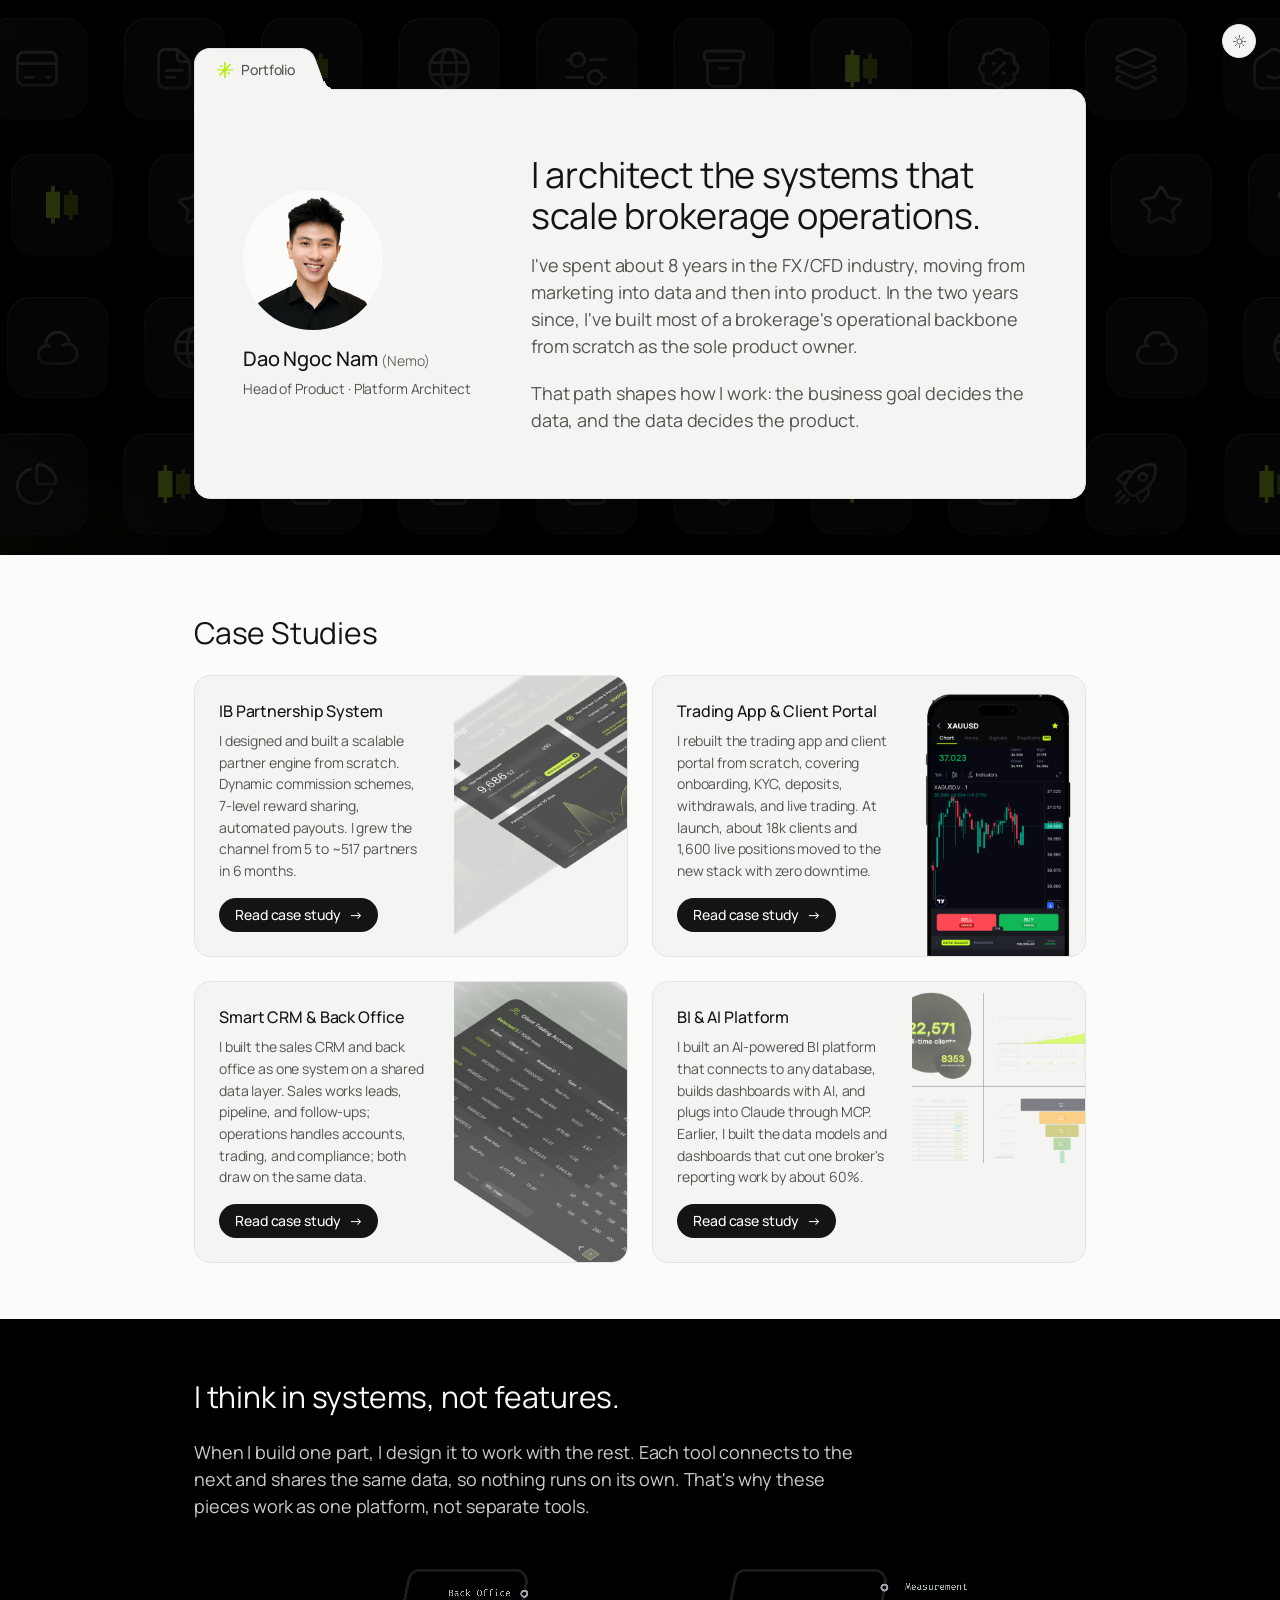
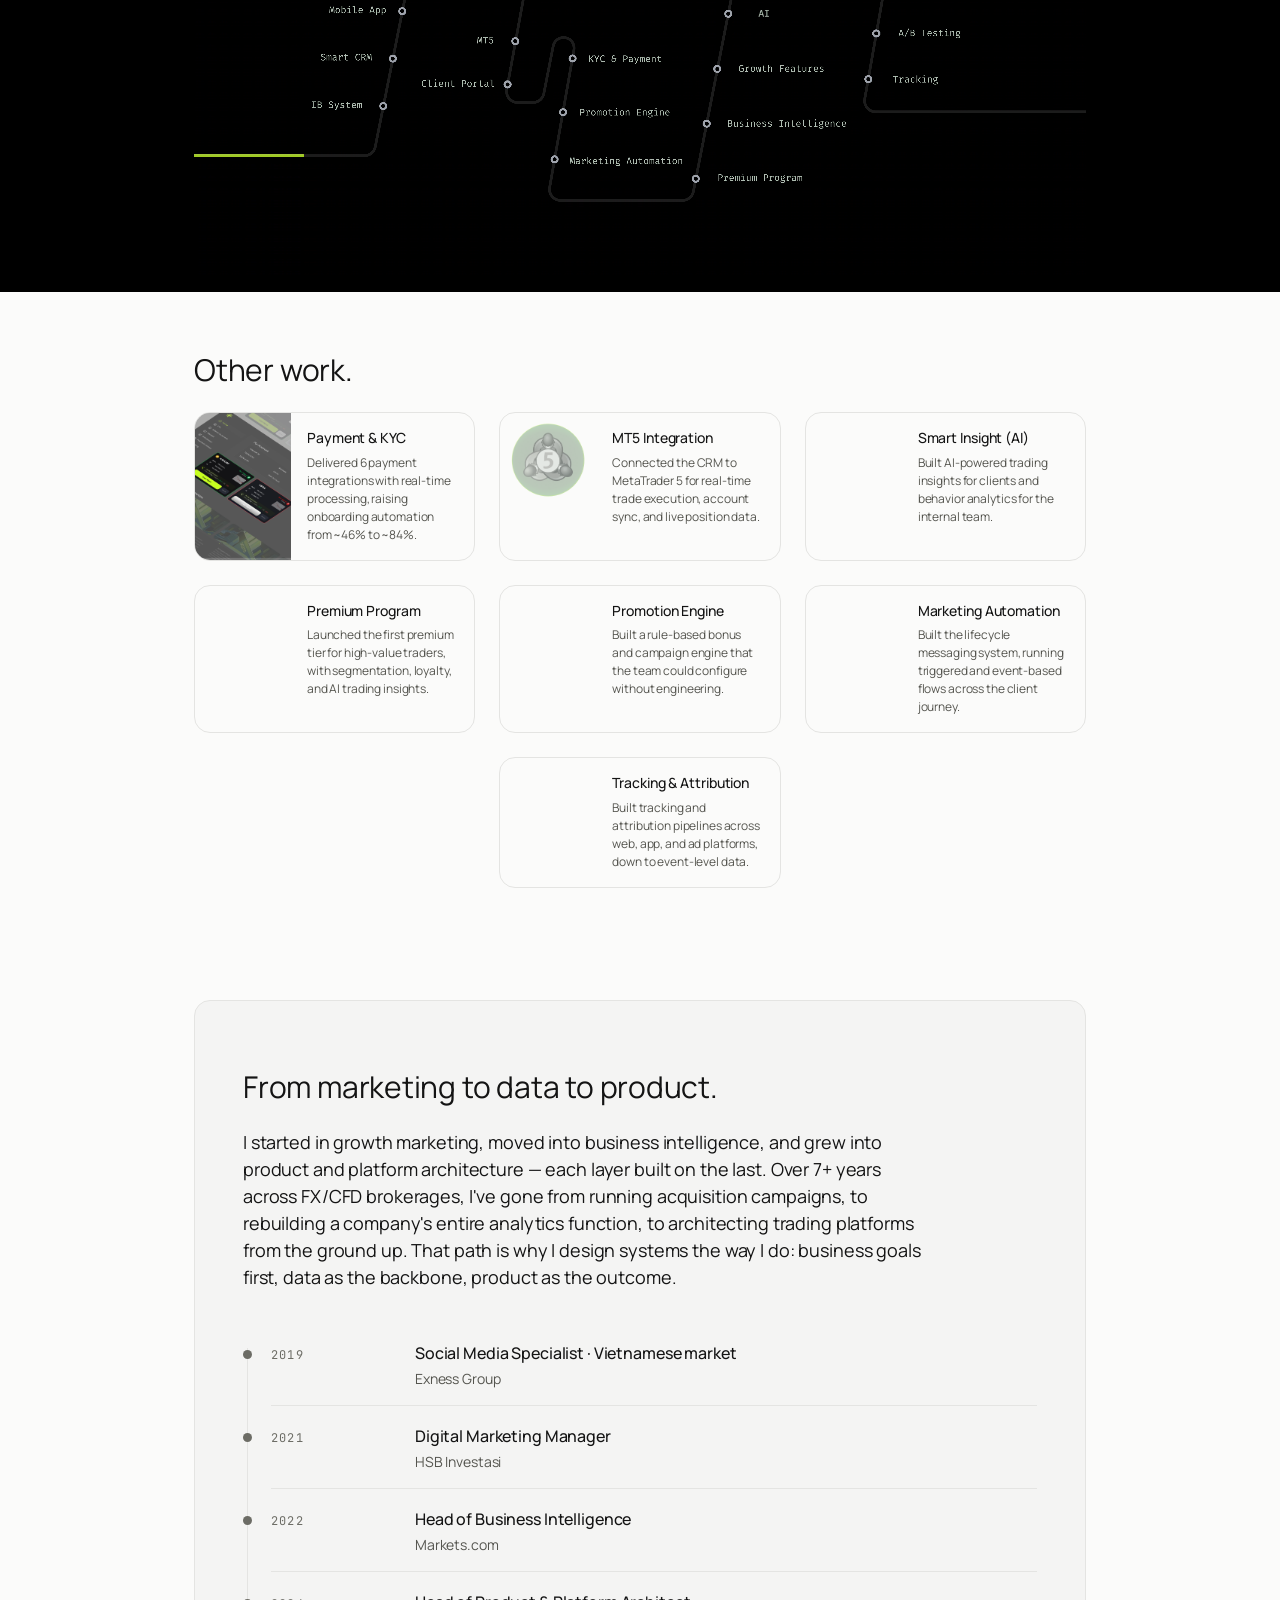
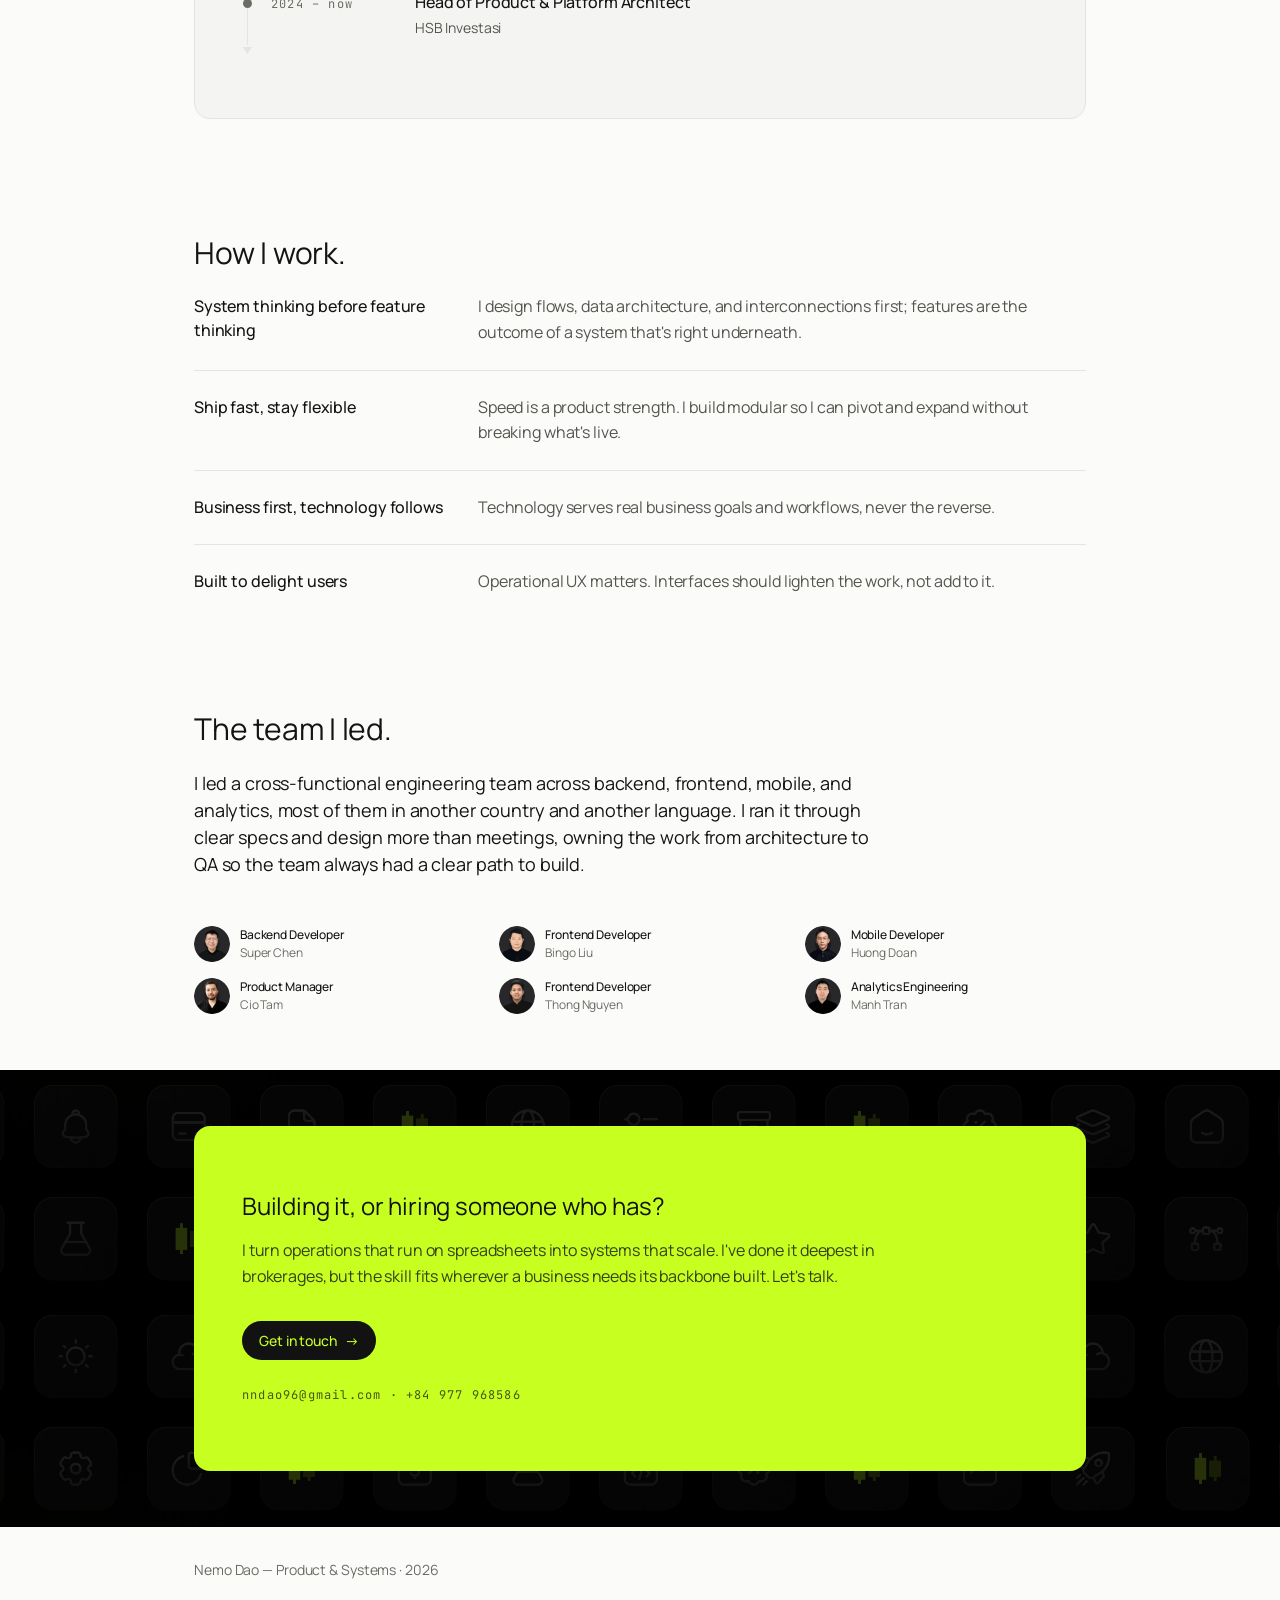
==== commit 24b469e9: "Add a way back from the case study; shrink the team photos to their frame Navigation. The case study" ====
--- a/index.html
+++ b/index.html
@@ -1232,12 +1232,25 @@
 
 /* ---------- footer ---------- */
 footer{
-  border-top:1px solid var(--border);
-  padding:var(--space-32) 0 var(--space-96);
-}
+  /* No rule across the top. The contact band above is a solid black block in
+     both modes, so its own bottom edge already divides the two, and a hairline
+     drawn immediately under it read as a seam rather than a separator. The case
+     study keeps its border: there the footer follows prose on bare canvas, with
+     nothing else to mark the boundary. */
+  /* The foot was 96px deep against a 32px shoulder, three times the space above
+     it, which left the page trailing off into blank canvas. Expressed as the top
+     inset plus 30% rather than as a number, so the two stay related if the
+     token moves. */
+  padding:var(--space-32) 0 calc(var(--space-32) * 1.3);
+}
+/* Set in the sans at its own tracking, not the mono at 0.1em. Wide-tracked
+   monospace is the house voice of every generated template, and on a one-line
+   credit it was the loudest thing about the footer. 14px because the mono ran
+   wide per character: at 12px the sans would read as a size drop rather than a
+   change of voice. */
 footer p{
-  font-family:var(--font-mono); font-size:var(--text-caption);
-  letter-spacing:var(--tracking-mono); color:var(--ink-3); margin:0;
+  font-family:var(--font-sans); font-size:var(--text-body-sm);
+  letter-spacing:var(--tracking); color:var(--ink-3); margin:0;
 }
 
 /* ============================================================
